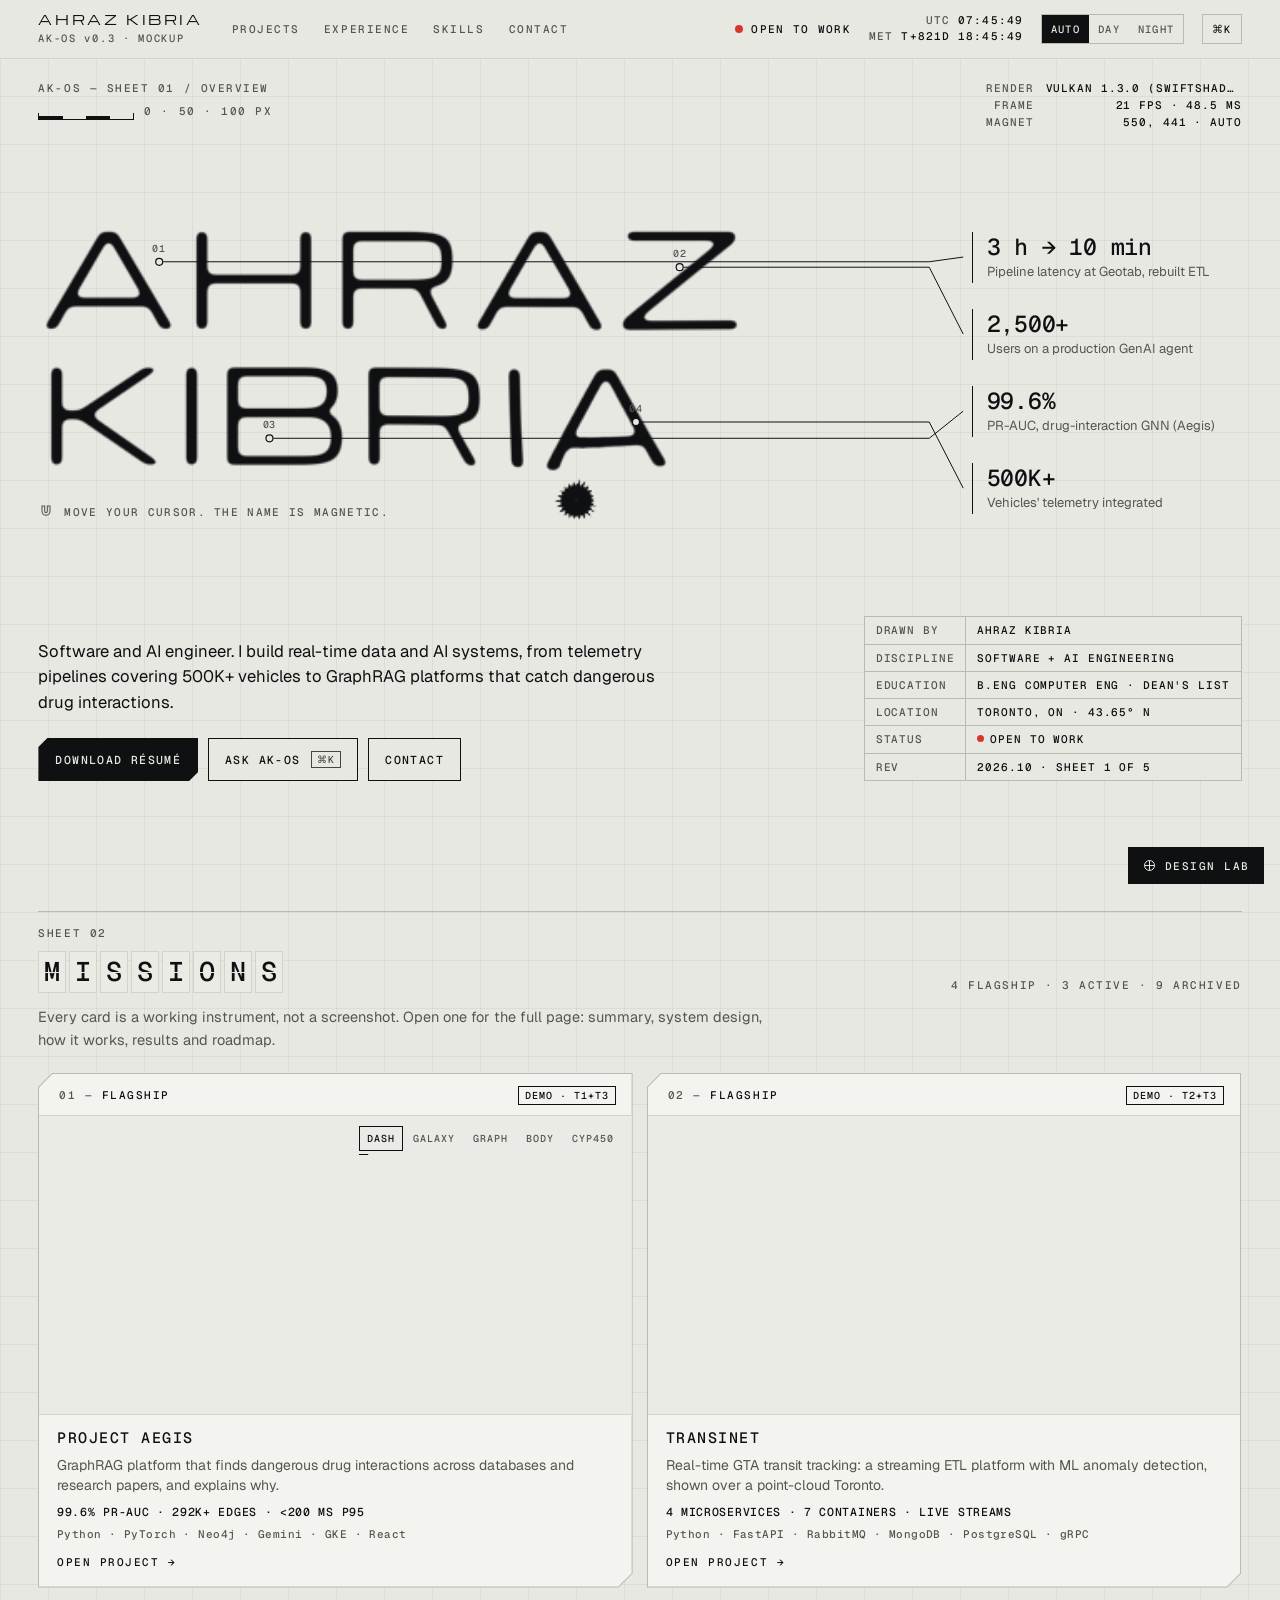
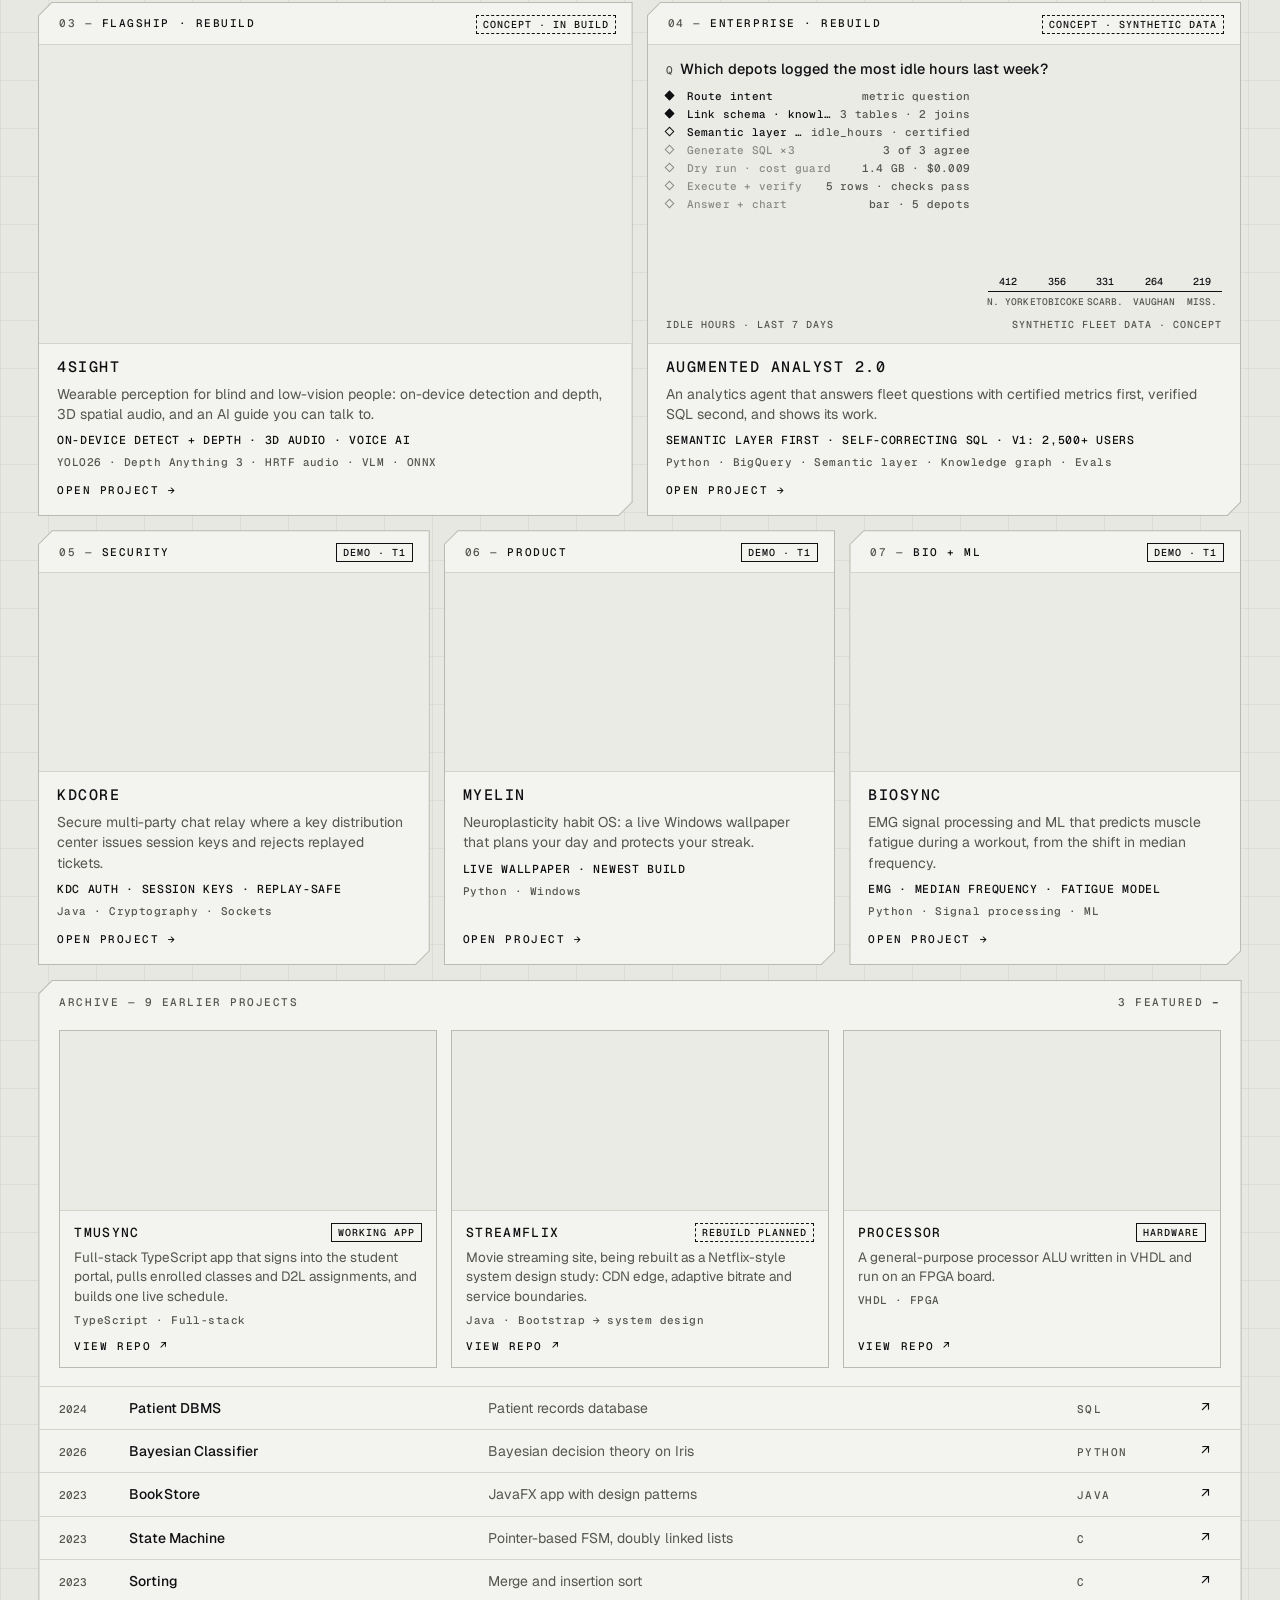
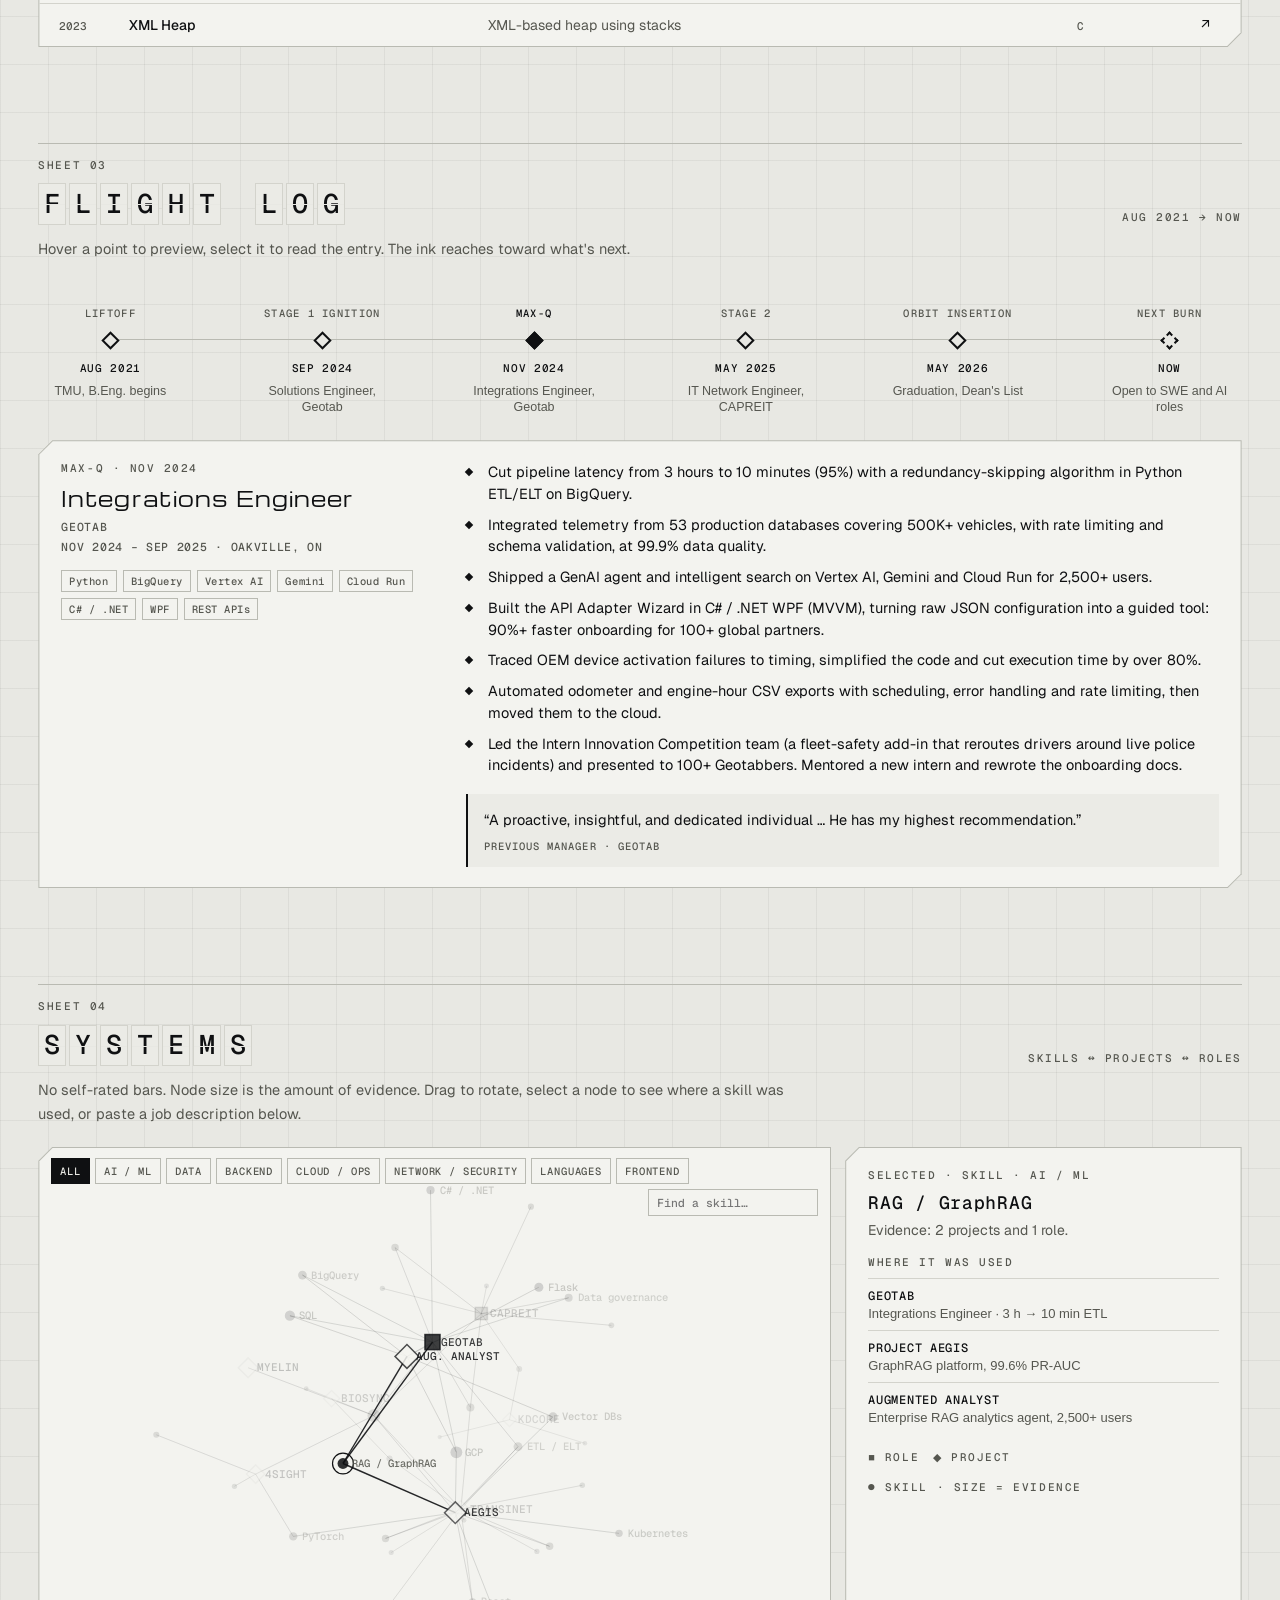
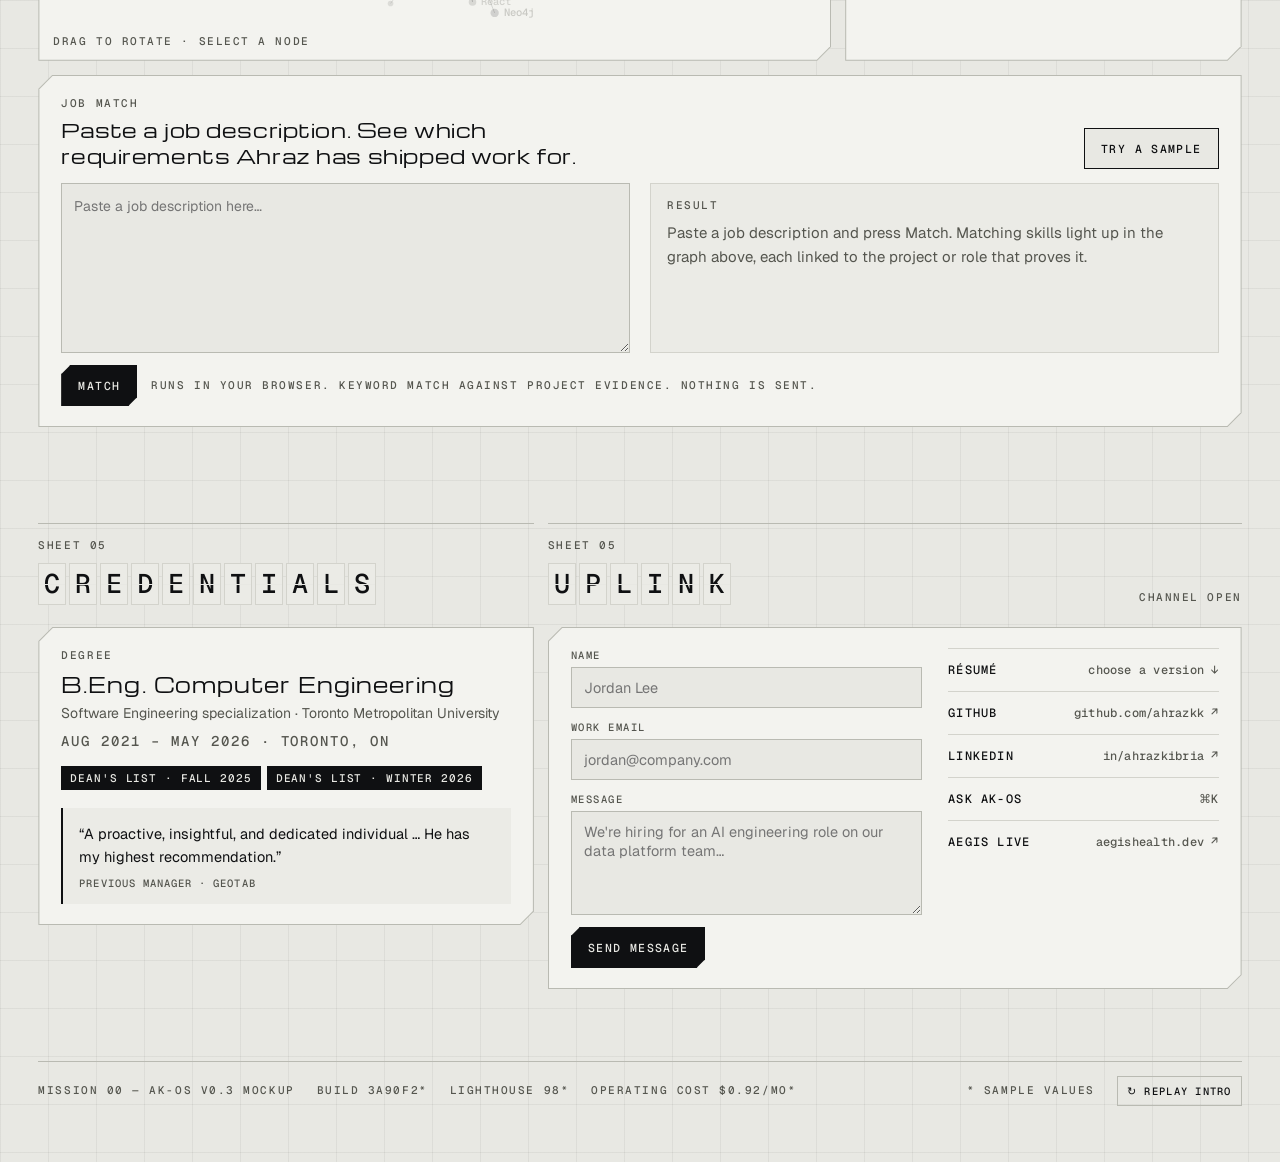
==== site/index.html @ 7f80ba6e "Initial commit: AK-OS portfolio (design v3) Static site in site/ (HTML, CSS, vanilla JS + WebGL) and" ====
<!doctype html>
<html lang="en">
<head>
<meta charset="utf-8">
<meta name="viewport" content="width=device-width, initial-scale=1, viewport-fit=cover">
<title>Ahraz Kibria · Software + AI Engineer</title>
<meta name="description" content="Ahraz Kibria, software and AI engineer in Toronto. Real-time data and AI systems, from telemetry pipelines covering 500K+ vehicles to GraphRAG platforms.">
<link rel="preconnect" href="https://fonts.googleapis.com">
<link rel="preconnect" href="https://fonts.gstatic.com" crossorigin>
<link rel="stylesheet" href="https://fonts.googleapis.com/css2?family=Geist:wght@400;500;600&family=Geist+Mono:wght@400;500&family=Michroma&display=swap">
<link rel="stylesheet" href="css/app.css">
<script>
(function(){var r=document.documentElement,s={};try{s=JSON.parse(localStorage.getItem('akos3')||'{}');}catch(e){}
if(s.theme==='light'||s.theme==='dark')r.setAttribute('data-theme',s.theme);
if(s.intro!=='off'&&!matchMedia('(prefers-reduced-motion: reduce)').matches&&!navigator.webdriver)r.classList.add('preboot');})();
</script>
</head>
<body>

<div id="boot" aria-hidden="true">
  <canvas id="bootGL"></canvas>
  <div class="b-hud">
    <span class="b-corner c1"></span><span class="b-corner c2"></span><span class="b-corner c3"></span><span class="b-corner c4"></span>
    <div class="b-top"><span>AK-OS — BOOT SEQUENCE</span><span id="bClock">T−04.3</span></div>
    <div class="b-bar"><i id="bBar"></i></div>
    <div class="b-hint">CLICK OR PRESS ANY KEY TO SKIP</div>
    <svg class="b-ret" viewBox="-75 -75 150 150"><circle r="46" class="r1"/><circle r="62" class="r2"/><path class="tk" d="M-75 0H-52M52 0H75M0 -75V-52M0 52V75"/></svg>
    <ul class="b-chk" id="bChk"></ul>
    <div class="b-coord">43.6532° N<br>79.3832° W<br>TORONTO</div>
  </div>
  <div class="b-sub" id="bSub">SOFTWARE + AI ENGINEER — TORONTO</div>
</div>

<header class="top"><div class="row">
  <a class="brand" href="#top">AHRAZ KIBRIA<small>AK-OS v0.3 · MOCKUP</small></a>
  <nav class="main" aria-label="Sections"><a href="#projects">PROJECTS</a><a href="#experience">EXPERIENCE</a><a href="#skills">SKILLS</a><a href="#contact">CONTACT</a></nav>
  <span class="spacer"></span>
  <span class="beacon"><i class="dot"></i><span class="bt">OPEN TO WORK</span></span>
  <span class="clocks" title="Mission elapsed time counts from the first day in industry, Sep 5 2024"><span>UTC <b id="utc">--:--:--</b></span><span>MET <b id="met">T+0D</b></span></span>
  <div class="seg" id="theme" role="group" aria-label="Theme"><button type="button" data-t="auto" aria-pressed="true">AUTO</button><button type="button" data-t="light" aria-pressed="false">DAY</button><button type="button" data-t="dark" aria-pressed="false">NIGHT</button></div>
  <button class="kbtn" type="button" data-cmd="pal" aria-label="Open command palette">⌘K</button>
</div></header>

<main class="wrap">
  <section class="hero rv" id="top" style="--i:0">
    <canvas id="heroGL" aria-hidden="true"></canvas>
    <svg id="leaders" aria-hidden="true"></svg>
    <div class="h-top">
      <div><div class="lbl">AK-OS — SHEET 01 / OVERVIEW</div><div class="scalebar"><i></i><span class="lbl">0 · 50 · 100 PX</span></div></div>
      <div class="ro" aria-hidden="true"><span>RENDER</span><b id="rGpu">WEBGL</b><span>FRAME</span><b id="rFps">— FPS</b><span>MAGNET</span><b id="rMag">—</b></div>
    </div>
    <div class="h-name">
      <h1 class="name" id="name"><span class="ln">AHRAZ</span><span class="ln">KIBRIA</span></h1>
      <div class="hint" id="hint"><svg viewBox="0 0 24 24" aria-hidden="true"><path d="M6 3v8a6 6 0 0 0 12 0V3h-4v8a2 2 0 0 1-4 0V3z"/></svg><span id="hintT">MOVE YOUR CURSOR. THE NAME IS MAGNETIC.</span></div>
    </div>
    <div class="h-co">
      <div class="co"><b>3 h → 10 min</b><span>Pipeline latency at Geotab, rebuilt ETL</span></div>
      <div class="co"><b data-to="2500" data-suf="+">2,500+</b><span>Users on a production GenAI agent</span></div>
      <div class="co"><b data-to="99.6" data-dec="1" data-suf="%">99.6%</b><span>PR-AUC, drug-interaction GNN (Aegis)</span></div>
      <div class="co"><b data-to="500" data-suf="K+">500K+</b><span>Vehicles' telemetry integrated</span></div>
    </div>
    <div class="h-foot">
      <div>
        <p class="pitch">Software and AI engineer. I build real-time data and AI systems, from telemetry pipelines covering 500K+ vehicles to GraphRAG platforms that catch dangerous drug interactions.</p>
        <div class="ctas">
          <button class="btn pri" type="button" data-cmd="resume">Download résumé</button>
          <button class="btn" type="button" data-cmd="pal">Ask AK-OS <kbd>⌘K</kbd></button>
          <a class="btn" href="#contact">Contact</a>
        </div>
      </div>
      <table class="tb" aria-label="Summary">
        <tr><td>DRAWN BY</td><td>AHRAZ KIBRIA</td></tr>
        <tr><td>DISCIPLINE</td><td>SOFTWARE + AI ENGINEERING</td></tr>
        <tr><td>EDUCATION</td><td>B.ENG COMPUTER ENG · DEAN'S LIST</td></tr>
        <tr><td>LOCATION</td><td>TORONTO, ON · 43.65° N</td></tr>
        <tr><td>STATUS</td><td><i class="dot"></i>OPEN TO WORK</td></tr>
        <tr><td>REV</td><td>2026.10 · SHEET 1 OF 5</td></tr>
      </table>
    </div>
  </section>

  <section id="projects" class="rv" style="--i:1">
    <div class="sh"><span class="lbl cs" data-cs="MISSIONS">SHEET 02</span><h2><span class="sr">Projects</span><span class="flap" aria-hidden="true" data-from="MISSIONS" data-to="PROJECTS"></span></h2><span class="lbl">4 FLAGSHIP · 3 ACTIVE · 9 ARCHIVED</span><p>Every card is a working instrument, not a screenshot. Open one for the full page: summary, system design, how it works, results and roadmap.</p></div>
    <div class="pgrid" id="pgrid"></div>
    <div class="ch archive"><details class="in" open><summary><span class="lbl">ARCHIVE — 9 EARLIER PROJECTS</span><span class="lbl">3 FEATURED</span></summary><div id="arch"></div></details></div>
  </section>

  <section id="experience" class="rv" style="--i:2">
    <div class="sh"><span class="lbl cs" data-cs="FLIGHT LOG">SHEET 03</span><h2><span class="sr">Experience</span><span class="flap" aria-hidden="true" data-from="FLIGHT LOG" data-to="EXPERIENCE"></span></h2><span class="lbl">AUG 2021 → NOW</span><p>Hover a point to preview, select it to read the entry. The ink reaches toward what's next.</p></div>
    <div class="tlbox" id="tlbox">
      <button class="tl-nav l" type="button" aria-label="Scroll timeline left">‹</button>
      <div class="tl-wrap" id="tlw"><div class="tl" id="tl"></div></div>
      <button class="tl-nav r" type="button" aria-label="Scroll timeline right">›</button>
      <div class="tl-hint lbl">DRAG OR SWIPE FOR MORE <i>→</i></div>
    </div>
    <div class="ch evd"><div class="in pad" id="evd"></div></div>
  </section>

  <section id="skills" class="rv" style="--i:3">
    <div class="sh"><span class="lbl cs" data-cs="SYSTEMS">SHEET 04</span><h2><span class="sr">Skills</span><span class="flap" aria-hidden="true" data-from="SYSTEMS" data-to="SKILLS"></span></h2><span class="lbl">SKILLS ↔ PROJECTS ↔ ROLES</span><p>No self-rated bars. Node size is the amount of evidence. Drag to rotate, select a node to see where a skill was used, or paste a job description below.</p></div>
    <div class="sys">
      <div class="ch gwrap"><div class="in" style="position:relative">
        <div class="gbar" id="gbar"></div>
        <canvas id="graph" aria-label="3D knowledge graph of skills, projects and roles"></canvas>
        <span class="lbl ghint">DRAG TO ROTATE · SELECT A NODE</span>
      </div></div>
      <div class="ch gs"><div class="in pad" id="gpanel"></div></div>
    </div>
    <div class="ch jd"><div class="in pad">
      <div class="jd-h"><div><div class="lbl">JOB MATCH</div><h3>Paste a job description. See which requirements Ahraz has shipped work for.</h3></div><button class="btn" type="button" id="jdSample">Try a sample</button></div>
      <div class="jd-g"><textarea id="jdIn" aria-label="Job description" placeholder="Paste a job description here…"></textarea><div class="jd-out" id="jdOut"><div class="lbl">RESULT</div><p>Paste a job description and press Match. Matching skills light up in the graph above, each linked to the project or role that proves it.</p></div></div>
      <div class="jd-f"><button class="btn pri" type="button" id="jdGo">Match</button><span class="lbl">Runs in your browser. Keyword match against project evidence. Nothing is sent.</span></div>
    </div></div>
  </section>

  <div class="row2 rv" style="--i:4">
    <section id="education">
      <div class="sh"><span class="lbl cs" data-cs="CREDENTIALS">SHEET 05</span><h2><span class="sr">Education</span><span class="flap" aria-hidden="true" data-from="CREDENTIALS" data-to="EDUCATION"></span></h2></div>
      <div class="ch cred"><div class="in pad">
        <div class="lbl">DEGREE</div>
        <h3>B.Eng. Computer Engineering</h3>
        <p>Software Engineering specialization · Toronto Metropolitan University</p>
        <p class="lbl" style="margin-top:8px">AUG 2021 – MAY 2026 · TORONTO, ON</p>
        <div class="badges"><span>DEAN'S LIST · FALL 2025</span><span>DEAN'S LIST · WINTER 2026</span></div>
        <blockquote class="quote">“A proactive, insightful, and dedicated individual … He has my highest recommendation.”<cite>PREVIOUS MANAGER · GEOTAB</cite></blockquote>
      </div></div>
    </section>
    <section id="contact">
      <div class="sh"><span class="lbl cs" data-cs="UPLINK">SHEET 05</span><h2><span class="sr">Contact</span><span class="flap" aria-hidden="true" data-from="UPLINK" data-to="CONTACT"></span></h2><span class="lbl">CHANNEL OPEN</span></div>
      <div class="ch up"><div class="in pad">
        <form id="cform" novalidate>
          <div class="fld"><label for="cName">Name</label><input id="cName" autocomplete="name" placeholder="Jordan Lee"></div>
          <div class="fld"><label for="cMail">Work email</label><input id="cMail" type="email" autocomplete="email" placeholder="jordan@company.com"></div>
          <div class="fld"><label for="cMsg">Message</label><textarea id="cMsg" placeholder="We're hiring for an AI engineering role on our data platform team…"></textarea></div>
          <div class="err" id="cErr" role="alert"></div>
          <button class="btn pri" type="submit">Send message</button>
        </form>
        <div class="links">
          <button type="button" data-cmd="resume">RÉSUMÉ <span>choose a version ↓</span></button>
          <a href="https://github.com/ahrazkk" target="_blank" rel="noopener">GITHUB <span>github.com/ahrazkk ↗</span></a>
          <a href="https://www.linkedin.com/in/ahrazkibria" target="_blank" rel="noopener">LINKEDIN <span>in/ahrazkibria ↗</span></a>
          <button type="button" data-cmd="pal">ASK AK-OS <span>⌘K</span></button>
          <a href="https://aegishealth.dev/" target="_blank" rel="noopener">AEGIS LIVE <span>aegishealth.dev ↗</span></a>
        </div>
      </div></div>
    </section>
  </div>
</main>

<footer class="sysbar">
  <span class="lbl">MISSION 00 — AK-OS v0.3 MOCKUP</span>
  <span class="lbl">BUILD 3A90F2*</span>
  <span class="lbl">LIGHTHOUSE 98*</span>
  <span class="lbl">OPERATING COST $0.92/MO*</span>
  <span class="sp"></span>
  <span class="lbl">* SAMPLE VALUES</span>
  <button class="kbtn" type="button" data-cmd="replay">↻ REPLAY INTRO</button>
</footer>

<button id="labBtn" type="button" aria-expanded="false" aria-controls="lab"><svg viewBox="0 0 24 24" aria-hidden="true"><circle cx="12" cy="12" r="8"/><path d="M12 4v16M4 12h16"/></svg><span>DESIGN LAB</span></button>
<aside id="lab" aria-label="Design lab"></aside>
<nav class="mdock" aria-label="Sections"><a href="#projects">PROJECTS</a><a href="#experience">WORK</a><a href="#skills">SKILLS</a><a href="#contact">CONTACT</a></nav>
<div id="toast" role="status" aria-live="polite"></div>
<div id="sheet" role="dialog" aria-modal="true" aria-labelledby="shTitle" hidden></div>
<div id="pal" class="ovl" role="dialog" aria-modal="true" aria-label="Command palette" hidden>
  <div class="pal-box ch"><div class="in">
    <input id="palIn" placeholder="Type a command, or ask: has he built streaming systems?" autocomplete="off" aria-controls="palList">
    <ul id="palList" role="listbox"></ul>
    <div id="palAns"></div>
  </div></div>
</div>
<div id="rdlg" class="ovl" role="dialog" aria-modal="true" aria-labelledby="rTitle" hidden>
  <div class="pal-box ch"><div class="in">
    <div class="r-h"><h3 id="rTitle">DOWNLOAD RÉSUMÉ</h3><button class="kbtn" type="button" id="rClose" aria-label="Close">✕</button></div>
    <ul id="rList"></ul>
    <p class="lbl r-f">PICK THE VERSION THAT MATCHES THE ROLE</p>
  </div></div>
</div>

<script src="js/core.js"></script>
<script src="js/data.js"></script>
<script src="js/liquid.js"></script>
<script src="js/viz.js"></script>
<script src="js/ui.js"></script>
<script src="js/main.js"></script>
</body>
</html>
---- site/css/app.css ----
/* Engineering-drawing console: paper, ink and liquid metal. Calm hero sheet, dense instrument cards, fluid 12-column frame up to ultrawide */
:root{
  --bg:#E8E8E3;--panel:#F3F3EF;--panel-2:#EBEBE6;--ink:#0F1012;--mut:#55564F;--faint:#8A8B84;
  --line:#B9BAB2;--line-soft:#D3D3CC;--grid:rgba(15,16,18,.05);--sig:#D7362A;
  --acc:var(--ink);--on-acc:var(--bg);--acc-text:var(--ink);--boot:#040506;
  --f-display:"Michroma","Eurostile","Arial Black",sans-serif;--f-display-w:400;
  --f-body:"Geist","Helvetica Neue",Arial,sans-serif;
  --f-mono:"Geist Mono","JetBrains Mono",ui-monospace,"SFMono-Regular",Menlo,monospace;
  --gut:clamp(16px,3vw,48px);--maxw:1680px;--grid-size:48px;
}
@media (prefers-color-scheme:dark){:root:not([data-theme="light"]){--bg:#060709;--panel:#0C0E11;--panel-2:#101317;--ink:#E9E7E1;--mut:#9D9C96;--faint:#66665F;--line:#2C3035;--line-soft:#1A1D21;--grid:rgba(233,231,225,.04);--sig:#FF5146;color-scheme:dark}}
:root[data-theme="dark"]{--bg:#060709;--panel:#0C0E11;--panel-2:#101317;--ink:#E9E7E1;--mut:#9D9C96;--faint:#66665F;--line:#2C3035;--line-soft:#1A1D21;--grid:rgba(233,231,225,.04);--sig:#FF5146;color-scheme:dark}
:root[data-accent="orange"]{--acc:#FF4F00;--on-acc:#111214;--acc-text:color-mix(in oklab,#FF4F00 70%,var(--ink))}
:root[data-accent="red"]{--acc:#E82127;--on-acc:#FFFFFF;--acc-text:color-mix(in oklab,#E82127 78%,var(--ink))}
:root[data-accent="cyan"]{--acc:#00A9BC;--on-acc:#071012;--acc-text:color-mix(in oklab,#00A9BC 70%,var(--ink))}
:root[data-accent="amber"]{--acc:#F2A100;--on-acc:#111214;--acc-text:color-mix(in oklab,#F2A100 62%,var(--ink))}

*{box-sizing:border-box}
[hidden]{display:none!important}
html{scroll-padding-top:76px}
@media (prefers-reduced-motion:no-preference){html{scroll-behavior:smooth}}
body{background-color:var(--bg);background-image:linear-gradient(var(--grid) 1px,transparent 1px),linear-gradient(90deg,var(--grid) 1px,transparent 1px);background-size:var(--grid-size) var(--grid-size);color:var(--ink);font:400 15px/1.6 var(--f-body);-webkit-font-smoothing:antialiased;padding-inline:var(--gut);padding-block:0 56px;margin:0}
:root[data-grid="off"] body{background-image:none}
body.noscroll{overflow:hidden}
::selection{background:var(--ink);color:var(--bg)}
:focus-visible{outline:2px solid var(--acc);outline-offset:3px}
a{color:inherit}
.lbl{font:500 11px/1.4 var(--f-mono);letter-spacing:.14em;text-transform:uppercase;color:var(--mut)}
.wrap{max-width:var(--maxw);margin-inline:auto}
h1,h2,h3{text-wrap:balance}
.sr{position:absolute;width:1px;height:1px;overflow:hidden;clip:rect(0 0 0 0);white-space:nowrap}
.spacer{flex:1}

/* header */
.top{position:sticky;top:env(safe-area-inset-top,0px);z-index:40;margin-inline:calc(-1 * var(--gut));padding-inline:var(--gut);background:color-mix(in srgb,var(--bg) 90%,transparent);backdrop-filter:blur(10px);-webkit-backdrop-filter:blur(10px);border-bottom:1px solid var(--line-soft)}
.top .row{max-width:var(--maxw);margin-inline:auto;display:flex;align-items:center;gap:18px;height:58px}
.brand{font:var(--f-display-w) 13px/1 var(--f-display);letter-spacing:.2em;white-space:nowrap;text-decoration:none}
.brand small{display:block;font:500 10.5px var(--f-mono);letter-spacing:.16em;color:var(--mut);margin-top:5px}
nav.main{display:flex;gap:2px}
nav.main a{font:500 11px var(--f-mono);letter-spacing:.14em;color:var(--mut);text-decoration:none;padding:8px 10px;border:1px solid transparent}
nav.main a:hover{color:var(--ink);border-color:var(--line)}
.beacon{display:flex;align-items:center;gap:8px;font:500 11px var(--f-mono);letter-spacing:.12em;white-space:nowrap}
.dot{display:inline-block;width:8px;height:8px;border-radius:50%;background:var(--sig);flex:none}
@media (prefers-reduced-motion:no-preference){.dot{animation:ping 2.2s infinite}}
@keyframes ping{0%{box-shadow:0 0 0 0 color-mix(in srgb,var(--sig) 50%,transparent)}100%{box-shadow:0 0 0 9px transparent}}
.clocks{display:flex;flex-direction:column;align-items:flex-end;font:500 11px/1.45 var(--f-mono);letter-spacing:.1em;color:var(--mut);font-variant-numeric:tabular-nums;white-space:nowrap}
.clocks b{font-weight:500;color:var(--ink)}
.seg{display:inline-flex;border:1px solid var(--line)}
.seg button,.kbtn{appearance:none;background:none;border:0;cursor:pointer;font:500 10.5px var(--f-mono);letter-spacing:.12em;padding:7px 9px;color:var(--mut)}
.seg button[aria-pressed="true"]{background:var(--ink);color:var(--bg)}
.kbtn{border:1px solid var(--line);color:var(--ink);white-space:nowrap}
.kbtn:hover,.seg button:hover{color:var(--ink)}

/* hero */
.hero{position:relative;display:grid;grid-template-columns:minmax(0,1fr) clamp(270px,20vw,380px);grid-template-areas:"top top" "name co" "foot foot";gap:0 clamp(32px,4vw,80px);min-height:clamp(620px,84vh,1000px);padding-block:22px 34px;cursor:crosshair;touch-action:pan-y}
#heroGL{position:absolute;inset:0;width:100%;height:100%;z-index:1;pointer-events:none;display:block}
#leaders{position:absolute;inset:0;width:100%;height:100%;z-index:2;pointer-events:none;overflow:visible;opacity:0}
#leaders.draw{opacity:1}
#leaders path{fill:none;stroke:var(--ink);stroke-width:1}
#leaders circle{fill:var(--bg);stroke:var(--ink);stroke-width:1.2}
#leaders text{font:500 10px var(--f-mono);fill:var(--mut);letter-spacing:.08em}
#leaders.draw path{stroke-dasharray:1;stroke-dashoffset:1;animation:ld 1s cubic-bezier(.6,0,.2,1) forwards;animation-delay:var(--d)}
#leaders.draw circle,#leaders.draw text{opacity:0;animation:fi .4s forwards;animation-delay:var(--d)}
@keyframes ld{to{stroke-dashoffset:0}}
@keyframes fi{to{opacity:1}}
.h-top,.h-name,.h-co,.h-foot{position:relative;z-index:3}
.h-top{grid-area:top;display:flex;justify-content:space-between;gap:20px;align-items:flex-start;flex-wrap:wrap}
.scalebar{display:flex;align-items:flex-end;gap:10px;margin-top:8px}
.scalebar i{display:block;width:96px;height:7px;border:1px solid var(--ink);border-top:0;background:linear-gradient(90deg,var(--ink) 0 25%,transparent 25% 50%,var(--ink) 50% 75%,transparent 75%) bottom/100% 3px no-repeat}
.ro{display:grid;grid-template-columns:auto auto;gap:3px 12px;font:500 11px var(--f-mono);letter-spacing:.08em;color:var(--mut);text-align:right;font-variant-numeric:tabular-nums}
.ro b{color:var(--ink);font-weight:500;max-width:28ch;overflow:hidden;text-overflow:ellipsis;white-space:nowrap}
.h-name{grid-area:name;align-self:center;padding-block:20px;min-width:0}
.name{font-family:var(--f-display);font-weight:var(--f-display-w);font-size:clamp(44px,10.4vw,210px);line-height:1.02;letter-spacing:.03em;margin:0;color:transparent}
.name .ln{display:block;width:max-content;max-width:100%}
:root.nogl .name{color:var(--ink)}
.hint{margin-top:14px;display:inline-flex;gap:10px;align-items:center;font:500 11px var(--f-mono);letter-spacing:.12em;color:var(--mut);transition:opacity .8s}
.hint.gone{opacity:0}
.hint svg{width:16px;height:16px;stroke:currentColor;fill:none;stroke-width:1.6}
.h-co{grid-area:co;align-self:center;display:grid;gap:26px}
.co{border-left:1px solid var(--ink);padding:2px 0 2px 14px}
.co b{display:block;font:500 clamp(20px,1.8vw,30px)/1.15 var(--f-mono);letter-spacing:-.01em;font-variant-numeric:tabular-nums}
.co span{font-size:13px;color:var(--mut);line-height:1.35;display:block;margin-top:3px}
.h-foot{grid-area:foot;display:grid;grid-template-columns:minmax(0,1fr) auto;gap:24px 40px;align-items:end}
.pitch{font-size:clamp(16px,1.3vw,20px);line-height:1.55;max-width:38em;margin:0}
.ctas{display:flex;flex-wrap:wrap;gap:10px;margin-top:22px}
.btn{appearance:none;cursor:pointer;display:inline-flex;align-items:center;gap:10px;font:500 11.5px var(--f-mono);letter-spacing:.12em;text-transform:uppercase;padding:12px 16px;border:1px solid var(--ink);background:var(--bg);color:var(--ink);text-decoration:none}
.btn:hover{background:var(--ink);color:var(--bg)}
.btn.pri{background:var(--acc);border-color:var(--acc);color:var(--on-acc);clip-path:polygon(9px 0,100% 0,100% calc(100% - 9px),calc(100% - 9px) 100%,0 100%,0 9px)}
.btn.pri:hover{filter:brightness(1.12)}
kbd{font:500 10px var(--f-mono);border:1px solid currentColor;padding:1px 5px;opacity:.75}
.linkbtn{appearance:none;background:none;border:0;padding:0;cursor:pointer;font:inherit;letter-spacing:inherit;color:var(--ink);text-decoration:underline;text-underline-offset:3px}
.tb{border-collapse:collapse;font:500 11px/1.3 var(--f-mono);letter-spacing:.08em;background:color-mix(in srgb,var(--bg) 88%,transparent);border:1.5px solid var(--ink)}
.tb td{border:1px solid var(--line);padding:6px 11px;white-space:nowrap}
.tb td:first-child{color:var(--mut)}
.tb .dot{width:7px;height:7px;margin-right:6px;vertical-align:1px}

/* panels + corner styles */
.ch{--c:14px;position:relative;background:var(--line);padding:1px;clip-path:polygon(var(--c) 0,100% 0,100% calc(100% - var(--c)),calc(100% - var(--c)) 100%,0 100%,0 var(--c));transition:background-color .25s}
.ch>.in{background:var(--panel);height:100%;clip-path:polygon(calc(var(--c) - .6px) 0,100% 0,100% calc(100% - var(--c) + .6px),calc(100% - var(--c) + .6px) 100%,0 100%,0 calc(var(--c) - .6px))}
.ch.hov:hover,.ch.hov:focus-within{background:var(--ink)}
:root[data-corners="square"] .ch,:root[data-corners="square"] .ch>.in,:root[data-corners="round"] .ch,:root[data-corners="round"] .ch>.in{clip-path:none}
:root[data-corners="round"] .ch{border-radius:16px}
:root[data-corners="round"] .ch>.in{border-radius:15px;overflow:hidden}
:root[data-corners="square"] .btn.pri,:root[data-corners="round"] .btn.pri{clip-path:none}
:root[data-corners="round"] .btn,:root[data-corners="round"] .kbtn,:root[data-corners="round"] .seg{border-radius:999px}
:root[data-corners="round"] .seg button{border-radius:999px}
.pad{padding:20px 22px}

/* section headers + split-flap */
.sh{display:grid;grid-template-columns:minmax(0,1fr) auto;align-items:end;gap:10px 16px;border-top:1px solid var(--line);padding-top:14px;margin:96px 0 22px}
.sh .cs{grid-column:1/-1}
.sh h2{margin:0;font-size:inherit;line-height:1}
.sh p{grid-column:1/-1;margin:2px 0 0;color:var(--mut);font-size:14.5px;max-width:52em}
.flap{display:inline-flex;gap:3px;flex-wrap:wrap}
.flap .c{display:inline-grid;place-items:center;width:calc(1ch + 12px);height:1.55em;font:500 clamp(18px,2.1vw,30px)/1 var(--f-mono);background:var(--panel-2);border:1px solid var(--line-soft);position:relative;color:var(--ink)}
.flap .c::after{content:"";position:absolute;left:0;right:0;top:50%;height:1px;background:var(--bg)}
.flap .c.sp{background:transparent;border-color:transparent}
.flap .c.sp::after{display:none}
.flap .c.f{animation:flp .09s ease-in-out}
@keyframes flp{50%{transform:scaleY(.08)}}

/* projects */
.pgrid{display:grid;grid-template-columns:repeat(12,minmax(0,1fr));gap:14px;container-type:inline-size}
.p{grid-column:span 4;cursor:pointer}
.p.flag{grid-column:span 6}
@container (min-width:1500px){.p.flag{grid-column:span 3}.p.flag .vz{height:320px}}
.p>.in{display:flex;flex-direction:column}
.p-top{display:flex;justify-content:space-between;align-items:center;gap:8px;padding:12px 16px 10px 20px}
.p-top .lbl b{color:var(--ink);font-weight:500}
.tag{font:500 10px var(--f-mono);letter-spacing:.1em;padding:2px 6px;border:1px solid var(--ink);color:var(--ink);white-space:nowrap}
.tag.cn{border-style:dashed}
.vz{position:relative;height:300px;background:var(--panel-2);border-block:1px solid var(--line-soft);overflow:hidden}
.p:not(.flag) .vz{height:200px}
.vz>canvas,.city,.city canvas{position:absolute;inset:0;width:100%;height:100%;display:block}
.vz .nogl-msg{position:absolute;inset:0;display:grid;place-items:center;color:var(--mut);font:500 11px var(--f-mono)}
.p-body{padding:14px 18px 18px;display:flex;flex-direction:column;gap:8px;flex:1}
.p-body h3{font:500 15px/1.2 var(--f-mono);letter-spacing:.1em;text-transform:uppercase;margin:0}
.p-body p{margin:0;font-size:14px;line-height:1.45;color:var(--mut)}
.p-met{font:500 11.5px var(--f-mono);letter-spacing:.06em;font-variant-numeric:tabular-nums}
.stk{font:500 11px var(--f-mono);letter-spacing:.04em;color:var(--mut)}
.p-open{appearance:none;background:none;border:0;padding:6px 0 0;margin-top:auto;align-self:flex-start;cursor:pointer;font:500 11px var(--f-mono);letter-spacing:.14em;text-transform:uppercase;color:var(--ink);text-decoration:none}
.p:hover .p-open{text-decoration:underline;text-underline-offset:4px}
.vtabs{position:absolute;top:8px;right:8px;display:flex;gap:2px;z-index:2;background:color-mix(in srgb,var(--panel-2) 88%,transparent);padding:2px;flex-wrap:wrap;justify-content:flex-end}
.vtabs button{appearance:none;background:none;border:1px solid transparent;cursor:pointer;font:500 10px var(--f-mono);letter-spacing:.1em;padding:5px 7px;color:var(--mut)}
.vtabs button.on{border-color:var(--ink);color:var(--ink)}
.vprog{position:absolute;left:2px;right:2px;bottom:-2px;height:1px;background:var(--ink);transform-origin:left;transform:scaleX(0)}
.agent{position:absolute;inset:0;display:grid;grid-template-columns:minmax(0,1.3fr) minmax(0,1fr);grid-template-rows:auto 1fr auto;gap:10px 18px;padding:14px 18px 12px}
.ag-q{grid-column:1/-1;font:500 14.5px/1.4 var(--f-body);min-height:1.4em}
.ag-q::before{content:"Q ";font:500 11px var(--f-mono);color:var(--mut)}
.ag-steps{list-style:none;margin:0;padding:0;display:grid;gap:4px;align-content:start}
.ag-steps li{display:grid;grid-template-columns:12px minmax(0,1fr) auto;gap:9px;align-items:center;font:500 11px var(--f-mono);letter-spacing:.02em;color:var(--faint);transition:color .2s}
.ag-steps li i{width:7px;height:7px;border:1px solid currentColor;transform:rotate(45deg)}
.ag-steps li span{overflow:hidden;text-overflow:ellipsis;white-space:nowrap}
.ag-steps li em{font-style:normal;color:var(--mut);white-space:nowrap}
.ag-steps li.run,.ag-steps li.ok{color:var(--ink)}
.ag-steps li.ok i{background:var(--ink)}
@media (prefers-reduced-motion:no-preference){.ag-steps li.run i{animation:spin .8s linear infinite}}
@keyframes spin{to{transform:rotate(405deg)}}
.ag-chart{display:grid;grid-auto-flow:column;grid-auto-columns:1fr;align-items:end;gap:8px;min-height:110px;border-bottom:1px solid var(--ink);margin-bottom:16px;padding-top:18px}
.ag-chart div{background:var(--ink);height:0;transition:height .7s cubic-bezier(.6,0,.2,1);position:relative}
.ag-chart div span{position:absolute;top:calc(100% + 4px);left:50%;transform:translateX(-50%);font:500 9.5px var(--f-mono);color:var(--mut);white-space:nowrap}
.ag-chart div b{position:absolute;bottom:calc(100% + 3px);left:50%;transform:translateX(-50%);font:500 10px var(--f-mono)}
.ag-foot{grid-column:1/-1;display:flex;justify-content:space-between;gap:10px;font:500 10px var(--f-mono);letter-spacing:.1em;color:var(--mut)}
.ag-sql{grid-column:1/-1;margin:0;padding:12px 14px;background:var(--panel);border:1px solid var(--line-soft);font:500 11.5px/1.6 var(--f-mono);overflow-x:auto;white-space:pre}
.agent.big{grid-template-rows:auto auto auto auto;overflow-y:auto}
.archive{margin-top:14px}
.archive summary{cursor:pointer;list-style:none;display:flex;justify-content:space-between;gap:12px;padding:14px 20px}
.archive summary::-webkit-details-marker{display:none}
.archive summary .lbl:last-child::after{content:"  +";color:var(--ink)}
.archive details[open] summary .lbl:last-child::after{content:"  −"}
.arch-feat{display:grid;grid-template-columns:repeat(3,minmax(0,1fr));gap:14px;padding:6px 20px 18px}
.af{border:1px solid var(--line);background:var(--panel);display:flex;flex-direction:column}
.af .vz{height:180px;border-top:0}
.af-b{padding:12px 14px 14px;display:flex;flex-direction:column;gap:6px;flex:1}
.af-h{display:flex;justify-content:space-between;gap:8px;align-items:center}
.af-h b{font:500 13px var(--f-mono);letter-spacing:.1em;text-transform:uppercase}
.af p{margin:0;font-size:13.5px;color:var(--mut);line-height:1.45}
.arow{display:grid;grid-template-columns:56px minmax(0,1.2fr) minmax(0,2fr) 110px 20px;gap:14px;align-items:baseline;padding:10px 20px;border-top:1px solid var(--line-soft);text-decoration:none;font-size:14px}
.arow:hover{background:var(--panel-2)}
.arow .y{font:500 11px var(--f-mono);color:var(--mut)}
.arow b{font-weight:500}
.arow .d{color:var(--mut)}

/* experience */
.tlbox{position:relative}
.tl-wrap{overflow-x:auto;overflow-y:hidden;scrollbar-width:none;-ms-overflow-style:none;padding:8px 0 6px;cursor:grab;-webkit-overflow-scrolling:touch}
.tl-wrap::-webkit-scrollbar{display:none}
.tlbox.ovf .tl-wrap{mask-image:linear-gradient(90deg,transparent 0,#000 44px,#000 calc(100% - 44px),transparent 100%);-webkit-mask-image:linear-gradient(90deg,transparent 0,#000 44px,#000 calc(100% - 44px),transparent 100%)}
.tlbox.ovf.at-start .tl-wrap{mask-image:linear-gradient(90deg,#000 0,#000 calc(100% - 44px),transparent 100%);-webkit-mask-image:linear-gradient(90deg,#000 0,#000 calc(100% - 44px),transparent 100%)}
.tlbox.ovf.at-end .tl-wrap{mask-image:linear-gradient(90deg,transparent 0,#000 44px,#000 100%);-webkit-mask-image:linear-gradient(90deg,transparent 0,#000 44px,#000 100%)}
.tl{position:relative;min-width:720px;height:130px;margin-inline:72px}
#tlGL{position:absolute;left:-64px;top:0;width:calc(100% + 128px);height:96px;z-index:0;pointer-events:none;display:block}
.tl-track{position:absolute;left:0;right:0;top:49px;height:1px;background:var(--line);z-index:0}
.tl-fill{display:none;position:absolute;left:0;top:-1px;height:3px;background:var(--ink);transition:width .7s}
:root.nogl .tl-fill,:root.tl-line .tl-fill{display:block}
.tl-ev{appearance:none;background:none;border:0;padding:0;cursor:pointer;position:absolute;left:var(--x);top:0;transform:translateX(-50%);display:flex;flex-direction:column;align-items:center;gap:8px;width:132px;text-align:center;color:var(--ink);z-index:1}
.tl-stage{font:500 10.5px/1.25 var(--f-mono);letter-spacing:.12em;color:var(--mut);height:30px;display:flex;align-items:flex-end;transition:color .2s;white-space:nowrap}
.tl-mark{width:13px;height:13px;background:var(--bg);border:2px solid var(--ink);transform:rotate(45deg);margin-top:6px;position:relative;transition:transform .3s cubic-bezier(.3,1.7,.5,1),background-color .2s}
.tl-mark::after{content:"";position:absolute;inset:-7px;border:1px solid var(--ink);opacity:0;transform:scale(.5);transition:opacity .25s,transform .35s}
.tl-ev:hover .tl-mark,.tl-ev.hov .tl-mark,.tl-ev:focus-visible .tl-mark{transform:rotate(45deg) scale(1.35)}
.tl-ev:hover .tl-mark::after,.tl-ev.hov .tl-mark::after,.tl-ev:focus-visible .tl-mark::after{opacity:1;transform:scale(1)}
.tl-ev:hover .tl-stage,.tl-ev.hov .tl-stage,.tl-ev:hover .tl-t{color:var(--ink)}
.tl-ev:focus-visible{outline:none}
.tl-date{font:500 11px var(--f-mono);letter-spacing:.06em;margin-top:6px}
.tl-t{font-size:12.5px;line-height:1.3;color:var(--mut);transition:color .2s}
.tl-ev[aria-pressed="true"] .tl-mark{background:var(--ink)}
.tl-ev[aria-pressed="true"] .tl-stage{color:var(--ink)}
.tl-ev.next .tl-mark{border-style:dashed}
.tl-nav{display:none;position:absolute;top:44px;z-index:3;width:34px;height:34px;place-items:center;border:1px solid var(--ink);background:var(--bg);color:var(--ink);cursor:pointer;font:500 15px var(--f-mono)}
.tl-nav.l{left:0}.tl-nav.r{right:0}
.tlbox.ovf .tl-nav{display:grid}
.tlbox.ovf.at-start .tl-nav.l,.tlbox.ovf.at-end .tl-nav.r{display:none}
.tl-hint{display:none;justify-content:flex-end;gap:8px;align-items:center;margin-top:2px}
.tlbox.ovf .tl-hint{display:flex}
.tl-hint i{font-style:normal;display:inline-block}
@media (prefers-reduced-motion:no-preference){.tl-hint i{animation:nudge 1.4s ease-in-out infinite}}
@keyframes nudge{50%{transform:translateX(6px)}}
.evd{margin-top:14px}
.evd .in{display:grid;grid-template-columns:minmax(0,4fr) minmax(0,8fr);gap:28px}
.evd .in.swap>*{animation:evin .45s cubic-bezier(.2,.7,.2,1) both}
.evd .in.swap>*:nth-child(2){animation-delay:.06s}
@keyframes evin{from{opacity:0;transform:translateY(8px)}}
.evd h3{font-family:var(--f-display);font-weight:var(--f-display-w);font-size:clamp(17px,1.6vw,22px);line-height:1.3;letter-spacing:.05em;margin:8px 0 6px}
.evd .meta{font:500 11.5px/1.7 var(--f-mono);letter-spacing:.06em;color:var(--mut)}
.evd ul{margin:0;padding:0;list-style:none;display:grid;gap:9px}
.evd li{display:grid;grid-template-columns:14px minmax(0,1fr);gap:8px;font-size:14.5px;line-height:1.5}
.evd li::before{content:"";width:6px;height:6px;background:var(--ink);margin-top:8px;transform:rotate(45deg)}
.chips{display:flex;flex-wrap:wrap;gap:6px}
.chips span{font:500 10.5px var(--f-mono);letter-spacing:.05em;padding:3px 7px;border:1px solid var(--line);color:var(--mut)}
.quote{margin:18px 0 0;padding:14px 16px;border-left:2px solid var(--ink);background:var(--panel-2);font-size:14.5px}
.quote cite{display:block;font:500 10.5px var(--f-mono);letter-spacing:.1em;color:var(--mut);font-style:normal;margin-top:8px;text-transform:uppercase}

/* skills */
.sys{display:grid;grid-template-columns:minmax(0,8fr) minmax(0,4fr);gap:14px}
.gwrap{position:relative}
#graph{display:block;width:100%;height:clamp(480px,40vw,700px);touch-action:none;cursor:grab}
.gbar{position:absolute;top:10px;left:12px;right:12px;display:flex;flex-wrap:wrap;gap:5px;align-items:center;z-index:2}
.gbar button{appearance:none;cursor:pointer;font:500 10.5px var(--f-mono);letter-spacing:.08em;padding:5px 8px;border:1px solid var(--line);background:var(--panel);color:var(--mut)}
.gbar button.on{background:var(--ink);color:var(--bg);border-color:var(--ink)}
.gbar input{margin-left:auto;font:500 11.5px var(--f-mono);padding:5px 8px;border:1px solid var(--line);background:var(--panel);color:var(--ink);width:170px;border-radius:0}
.ghint{position:absolute;bottom:10px;left:14px;z-index:2;pointer-events:none}
.gs h3{font:500 18px/1.3 var(--f-mono);letter-spacing:.04em;margin:8px 0 4px}
.gs .sum{color:var(--mut);font-size:14px;margin:0 0 14px}
.ev-list{display:grid;margin:8px 0 16px}
.ev-list button{appearance:none;background:none;border:0;border-top:1px solid var(--line-soft);cursor:pointer;text-align:left;padding:9px 0;color:var(--ink);display:grid;gap:2px}
.ev-list button b{font:500 12px var(--f-mono);letter-spacing:.06em}
.ev-list button span{font-size:13px;color:var(--mut)}
.ev-list button:hover b{text-decoration:underline;text-underline-offset:3px}
.gs-list{display:flex;flex-wrap:wrap;gap:6px;margin:8px 0 16px}
.gs-list button{appearance:none;cursor:pointer;font:500 11px var(--f-mono);letter-spacing:.06em;padding:5px 9px;border:1px solid var(--line);background:var(--bg);color:var(--ink)}
.gs-list button:hover{border-color:var(--ink)}
.legend{display:flex;gap:14px;flex-wrap:wrap;margin-top:10px}
.jd{margin-top:14px}
.jd-h{display:flex;justify-content:space-between;gap:16px;align-items:flex-end;flex-wrap:wrap;margin-bottom:14px}
.jd-h h3{font-family:var(--f-display);font-weight:var(--f-display-w);font-size:clamp(16px,1.5vw,20px);line-height:1.35;letter-spacing:.03em;margin:6px 0 0;max-width:34em}
.jd-g{display:grid;grid-template-columns:minmax(0,1fr) minmax(0,1fr);gap:20px}
.jd textarea{font:400 14px/1.5 var(--f-body);color:var(--ink);background:var(--bg);border:1px solid var(--line);border-radius:0;padding:12px;width:100%;min-height:170px;resize:vertical}
.jd textarea:focus{outline:none;border-color:var(--ink)}
.jd-f{display:flex;gap:14px;align-items:center;flex-wrap:wrap;margin-top:12px}
.jd-out{border:1px solid var(--line-soft);background:var(--panel-2);padding:14px 16px;min-height:170px}
.jd-out>p{color:var(--mut);margin:8px 0 0}
.jd-err{color:var(--sig)!important}
.cov{display:flex;align-items:baseline;gap:12px;flex-wrap:wrap}
.cov b{font:500 46px/1 var(--f-mono);letter-spacing:-.02em;font-variant-numeric:tabular-nums}
.covbar{height:4px;background:var(--line-soft);margin:10px 0 14px}
.covbar i{display:block;height:100%;background:var(--ink);transition:width .8s cubic-bezier(.6,0,.2,1)}
.jchips{display:flex;flex-wrap:wrap;gap:6px;margin:6px 0 12px}
.jchips span{font:500 11px var(--f-mono);padding:4px 8px;letter-spacing:.04em}
.jchips .e{background:var(--ink);color:var(--bg)}
.jchips .r{border:1px dashed var(--ink);color:var(--ink)}
.jchips .g{border:1px solid var(--sig);color:var(--sig)}

/* education + contact */
.row2{display:grid;grid-template-columns:minmax(0,5fr) minmax(0,7fr);gap:14px;align-items:start}
.cred h3{font-family:var(--f-display);font-weight:var(--f-display-w);font-size:clamp(17px,1.6vw,22px);line-height:1.3;letter-spacing:.05em;margin:8px 0 4px}
.cred p{margin:0;color:var(--mut);font-size:14px}
.badges{display:flex;flex-wrap:wrap;gap:6px;margin:14px 0 0}
.badges span{font:500 11px var(--f-mono);letter-spacing:.08em;padding:5px 9px;background:var(--ink);color:var(--bg)}
.up .in{display:grid;grid-template-columns:minmax(0,1.3fr) minmax(0,1fr);gap:26px}
.fld{display:grid;gap:5px;margin-bottom:12px}
.fld label{font:500 10.5px var(--f-mono);letter-spacing:.14em;color:var(--mut);text-transform:uppercase}
.fld input,.fld textarea{font:400 14.5px var(--f-body);color:var(--ink);background:var(--bg);border:1px solid var(--line);border-radius:0;padding:10px 12px;width:100%}
.fld textarea{min-height:104px;resize:vertical}
.fld input:focus,.fld textarea:focus{outline:none;border-color:var(--ink)}
.err{font-size:12.5px;color:var(--sig)}
.links{display:grid;align-content:start}
.links a,.links button{appearance:none;background:none;border:0;border-top:1px solid var(--line-soft);cursor:pointer;display:flex;justify-content:space-between;gap:12px;padding:13px 0;text-decoration:none;color:var(--ink);font:500 12px var(--f-mono);letter-spacing:.1em;text-align:left}
.links a:hover,.links button:hover{text-decoration:underline;text-underline-offset:4px}
.links span{color:var(--mut);letter-spacing:.02em}
.sysbar{max-width:var(--maxw);margin:72px auto 0;border-top:1px solid var(--line);padding-top:14px;display:flex;flex-wrap:wrap;gap:10px 22px;align-items:center}
.sysbar .sp{flex:1}

/* project page (sheet) */
#sheet{position:fixed;inset:0;z-index:80;background:var(--bg);overflow-y:auto;opacity:0;transform:translateY(18px);transition:opacity .3s,transform .4s cubic-bezier(.6,0,.2,1)}
#sheet.open{opacity:1;transform:none}
.sh-bar{position:sticky;top:0;z-index:5;display:flex;align-items:center;gap:10px;padding:calc(10px + env(safe-area-inset-top,0px)) var(--gut) 10px;background:color-mix(in srgb,var(--bg) 92%,transparent);backdrop-filter:blur(8px);-webkit-backdrop-filter:blur(8px);border-bottom:1px solid var(--line-soft)}
.sh-in{max-width:var(--maxw);margin:0 auto;padding:26px var(--gut) calc(80px + env(safe-area-inset-bottom,0px))}
.sh-head h2{font-family:var(--f-display);font-weight:var(--f-display-w);font-size:clamp(28px,4.4vw,64px);line-height:1.05;letter-spacing:.04em;margin:0}
.sh-line{font-size:clamp(15px,1.3vw,19px);color:var(--mut);max-width:46em;margin:12px 0 0}
.concept{font:500 11.5px/1.6 var(--f-mono);letter-spacing:.04em;border:1px dashed var(--ink);padding:8px 12px;margin:14px 0 0;display:inline-block}
.sh-hero{display:grid;grid-template-columns:minmax(0,1.7fr) minmax(280px,1fr);gap:14px;margin-top:22px}
.sh-viz{height:clamp(340px,40vw,620px);border:0}
.spec-t{width:100%;border-collapse:collapse;font:500 12px/1.45 var(--f-mono);margin:10px 0 14px}
.spec-t td{border-top:1px solid var(--line-soft);padding:8px 0;vertical-align:top}
.spec-t td:first-child{color:var(--mut);width:90px;letter-spacing:.1em}
.metrics{display:flex;flex-wrap:wrap;gap:6px;margin-bottom:14px}
.metrics span{font:500 11px var(--f-mono);letter-spacing:.06em;padding:5px 9px;background:var(--ink);color:var(--bg)}
.chap2{display:grid;grid-template-columns:220px minmax(0,1fr);gap:28px;border-top:1px solid var(--line);padding:30px 0;margin-top:30px}
.chap-h h3{font-family:var(--f-display);font-weight:var(--f-display-w);font-size:clamp(15px,1.3vw,19px);letter-spacing:.06em;margin:6px 0 0}
.chap-b>p,.lead{margin:0;max-width:62em;font-size:15.5px}
.lead{font-size:clamp(16px,1.25vw,19px);line-height:1.6}
.caps{display:grid;grid-template-columns:repeat(auto-fill,minmax(230px,1fr));gap:12px;margin-top:22px}
.cap{border:1px solid var(--line);background:var(--panel);padding:14px 16px}
.cap b{display:block;font:500 13px var(--f-mono);letter-spacing:.06em;text-transform:uppercase;margin-top:6px}
.cap p{margin:6px 0 0;font-size:14px;color:var(--mut)}
.archwrap{overflow-x:auto;scrollbar-width:none;border:1px solid var(--line-soft);background:var(--panel-2);padding:18px;cursor:grab}
.archwrap::-webkit-scrollbar{display:none}
.arch{width:100%;height:auto;display:block}
.arch .an rect{fill:var(--panel);stroke:var(--ink);stroke-width:1.2}
.arch .k-src rect{fill:var(--bg);stroke-dasharray:5 3}
.arch .k-db rect{fill:var(--panel-2)}
.arch .k-db path{stroke:var(--ink);fill:none}
.arch .k-ml rect{stroke-width:2.2}
.arch .k-ext rect{stroke-dasharray:2 3}
.arch .k-ui rect{fill:var(--ink)}
.arch .k-ui text{fill:var(--bg)}
.arch .t1{font:500 13px var(--f-mono);fill:var(--ink)}
.arch .t2{font:500 10.5px var(--f-mono);fill:var(--mut)}
.arch .k-ui .t2{fill:var(--bg);opacity:.75}
.arch .ae{fill:none;stroke:var(--mut);stroke-width:1.2}
.arch .ae.dash{stroke-dasharray:5 4}
.arch .aflow{fill:none;stroke:var(--ink);stroke-width:2;stroke-dasharray:2 16;opacity:.85}
@media (prefers-reduced-motion:no-preference){.arch .aflow{animation:flow 1.6s linear infinite}}
@keyframes flow{to{stroke-dashoffset:-18}}
.arch .ahp{fill:var(--mut)}
.arch .al{font:500 9.5px var(--f-mono);fill:var(--mut);paint-order:stroke;stroke:var(--panel-2);stroke-width:5px}
.arch .band{fill:var(--panel);stroke:var(--line)}
.flowsteps{counter-reset:s;list-style:none;padding:0;margin:18px 0 0;display:grid;gap:10px;max-width:62em}
.flowsteps li{counter-increment:s;display:grid;grid-template-columns:34px minmax(0,1fr);gap:10px;font-size:14.5px}
.flowsteps li::before{content:counter(s,decimal-leading-zero);font:500 11px var(--f-mono);color:var(--mut);padding-top:3px}
.theory{display:grid;grid-template-columns:repeat(auto-fill,minmax(320px,1fr));gap:12px;margin-top:6px}
.th{border:1px solid var(--line);background:var(--panel);padding:16px 18px}
.th b{font:500 13px var(--f-mono);letter-spacing:.06em;text-transform:uppercase}
.th p{margin:8px 0 0;font-size:14.5px}
.th pre{font:500 12.5px/1.65 var(--f-mono);background:var(--panel-2);border:1px solid var(--line-soft);padding:10px 12px;overflow-x:auto;white-space:pre;margin:12px 0 0}
.tiles{display:grid;grid-template-columns:repeat(auto-fill,minmax(150px,1fr));gap:10px}
.tile{border:1px solid var(--line);padding:14px 16px;background:var(--panel)}
.tile b{display:block;font:500 clamp(22px,2vw,30px)/1.1 var(--f-mono);font-variant-numeric:tabular-nums}
.tile span{display:block;font:500 10.5px var(--f-mono);letter-spacing:.1em;text-transform:uppercase;color:var(--mut);margin-top:6px}
.blist,.roadmap{margin:16px 0 0;padding-left:20px;max-width:62em}
.blist li,.roadmap li{margin:6px 0;font-size:14.5px}
.draft{display:inline-block;font:500 10px var(--f-mono);letter-spacing:.1em;border:1px dashed var(--mut);color:var(--mut);padding:2px 7px;margin-bottom:12px}

/* overlays: palette, résumé, design lab, toast */
.ovl{position:fixed;inset:0;z-index:90;background:color-mix(in srgb,var(--bg) 55%,transparent);backdrop-filter:blur(6px);-webkit-backdrop-filter:blur(6px);display:flex;justify-content:center;align-items:flex-start;padding:12vh var(--gut) 0}
.pal-box{width:min(640px,100%)}
#palIn{display:block;width:100%;border:0;border-bottom:1px solid var(--line-soft);background:transparent;padding:16px 20px;font:500 15px var(--f-mono);color:var(--ink)}
#palIn:focus{outline:none}
#palList,#rList{list-style:none;margin:0;padding:6px 0;max-height:52vh;overflow-y:auto}
#palList button{appearance:none;background:none;border:0;width:100%;text-align:left;cursor:pointer;display:flex;justify-content:space-between;gap:12px;padding:10px 20px;font:500 12.5px var(--f-mono);letter-spacing:.06em;color:var(--ink)}
#palList button.act,#palList button:hover{background:var(--panel-2)}
#palList button span{color:var(--mut)}
#palAns{padding:0 20px}
#palAns .ans{border-top:1px solid var(--line-soft);padding:14px 0 18px;font-size:14.5px}
.r-h{display:flex;justify-content:space-between;align-items:center;gap:12px;padding:16px 20px;border-bottom:1px solid var(--line-soft)}
.r-h h3{margin:0;font:500 15px var(--f-mono);letter-spacing:.08em}
#rList button{appearance:none;background:none;border:0;width:100%;text-align:left;cursor:pointer;display:grid;grid-template-columns:minmax(0,1fr) auto;gap:2px 12px;padding:12px 20px;color:var(--ink);border-bottom:1px solid var(--line-soft)}
#rList button:hover,#rList button:focus-visible{background:var(--panel-2)}
#rList b{font:500 13px var(--f-mono);letter-spacing:.06em}
#rList span{grid-column:1;font-size:13px;color:var(--mut)}
#rList em{grid-column:2;grid-row:1/3;align-self:center;font:500 11px var(--f-mono);font-style:normal;letter-spacing:.1em}
.r-f{padding:12px 20px 16px}
#labBtn{position:fixed;right:16px;bottom:calc(16px + env(safe-area-inset-bottom,0px));z-index:46;display:inline-flex;align-items:center;gap:8px;background:var(--ink);color:var(--bg);border:0;cursor:pointer;font:500 11px var(--f-mono);letter-spacing:.14em;padding:11px 14px}
#labBtn svg{width:15px;height:15px;stroke:currentColor;fill:none;stroke-width:1.6}
#lab{position:fixed;top:0;right:0;bottom:0;width:min(370px,100%);z-index:85;background:var(--panel);border-left:1px solid var(--line);overflow-y:auto;transform:translateX(102%);transition:transform .35s cubic-bezier(.6,0,.2,1);padding:calc(16px + env(safe-area-inset-top,0px)) 18px calc(28px + env(safe-area-inset-bottom,0px))}
#lab.open{transform:none}
.lab-h{display:flex;justify-content:space-between;gap:12px;align-items:flex-start;margin-bottom:6px}
.lab-h p{margin:6px 0 0;font-size:13px;color:var(--mut)}
.lab-sec{border-top:1px solid var(--line-soft);padding:12px 0 6px}
.lab-row{display:grid;gap:6px;margin:8px 0}
.lab-l{font-size:13px;display:flex;justify-content:space-between}
.lab-l b{font:500 11px var(--f-mono);color:var(--mut)}
.lab-seg{display:flex;flex-wrap:wrap;gap:4px}
.lab-seg button{appearance:none;cursor:pointer;font:500 10.5px var(--f-mono);letter-spacing:.06em;padding:6px 9px;border:1px solid var(--line);background:var(--bg);color:var(--mut)}
.lab-seg button[aria-pressed="true"]{background:var(--ink);color:var(--bg);border-color:var(--ink)}
.sw-row{align-items:center}
.lab-seg .sw{width:26px;height:26px;padding:0;border:1px solid var(--line)}
.lab-seg .sw[aria-pressed="true"]{outline:2px solid var(--ink);outline-offset:2px}
.sw-custom{display:inline-flex;align-items:center;gap:6px;margin-left:6px;cursor:pointer}
.sw-custom input{width:30px;height:26px;padding:0;border:1px solid var(--line);background:none}
#lab select{font:500 12px var(--f-mono);padding:8px;background:var(--bg);color:var(--ink);border:1px solid var(--line);width:100%}
#lab input[type=range]{width:100%;accent-color:var(--ink)}
.lab-f{display:flex;gap:8px;flex-wrap:wrap;border-top:1px solid var(--line-soft);padding-top:14px;margin-top:8px}
.lab-out{width:100%;min-height:160px;margin-top:10px;font:500 11px/1.5 var(--f-mono);background:var(--bg);color:var(--ink);border:1px solid var(--line)}
.mdock{display:none}
#toast{position:fixed;left:50%;bottom:calc(76px + env(safe-area-inset-bottom,0px));transform:translate(-50%,20px);opacity:0;z-index:95;max-width:min(520px,calc(100% - 32px));background:var(--ink);color:var(--bg);font:500 12.5px/1.5 var(--f-mono);padding:12px 16px;transition:opacity .25s,transform .25s;pointer-events:none}
#toast.show{opacity:1;transform:translate(-50%,0)}

/* intro */
#boot{display:none;position:fixed;inset:0;z-index:100;background:var(--boot);overflow:hidden}
.preboot #boot{display:block;animation:failsafe 0s 8s forwards}
#boot.on{display:block;animation:none;visibility:visible}
@keyframes failsafe{to{visibility:hidden;opacity:0}}
#bootGL{position:absolute;inset:0;width:100%;height:100%;z-index:1;display:block}
.b-hud{position:absolute;inset:0;z-index:0;color:#8E8D86;font:500 11px var(--f-mono);letter-spacing:.14em;transition:opacity .5s}
#boot.out .b-hud,#boot.out .b-sub{opacity:0}
.b-corner{position:absolute;width:22px;height:22px;border:0 solid #6A6963;opacity:0;transition:transform 1s cubic-bezier(.2,.8,.2,1),opacity .6s}
.b-corner.c1{top:22px;left:22px;border-top-width:1px;border-left-width:1px;transform:translate(42vw,40vh)}
.b-corner.c2{top:22px;right:22px;border-top-width:1px;border-right-width:1px;transform:translate(-42vw,40vh)}
.b-corner.c3{bottom:22px;left:22px;border-bottom-width:1px;border-left-width:1px;transform:translate(42vw,-40vh)}
.b-corner.c4{bottom:22px;right:22px;border-bottom-width:1px;border-right-width:1px;transform:translate(-42vw,-40vh)}
#boot.hud-in .b-corner{transform:none;opacity:1}
.b-top{position:absolute;top:28px;left:58px;right:58px;display:flex;justify-content:space-between;gap:12px}
.b-bar{position:absolute;top:50px;left:58px;right:58px;height:1px;background:#1E2023}
.b-bar i{display:block;height:100%;background:#D9D8D2;transform-origin:left;transform:scaleX(0)}
.b-ret{position:absolute;left:50%;top:47%;width:150px;height:150px;transform:translate(-50%,-50%);overflow:visible}
.b-ret .r1{fill:none;stroke:#3A3C40;stroke-width:1;stroke-dasharray:290;stroke-dashoffset:290;transition:stroke-dashoffset 1.2s ease .15s}
#boot.hud-in .b-ret .r1{stroke-dashoffset:0}
.b-ret .r2{fill:none;stroke:#2C2E32;stroke-dasharray:2 6;transform-origin:0 0}
@media (prefers-reduced-motion:no-preference){.b-ret .r2{animation:rot 14s linear infinite}}
@keyframes rot{to{transform:rotate(360deg)}}
.b-ret .tk{stroke:#5E5D58;fill:none}
.b-chk{position:absolute;left:58px;bottom:50px;margin:0;padding:0;list-style:none;width:min(360px,72vw);display:grid;gap:5px}
.b-chk li{display:flex;gap:8px;opacity:0;transform:translateY(4px);transition:opacity .3s,transform .3s}
.b-chk li.in{opacity:1;transform:none}
.b-chk li i{flex:1;border-bottom:1px dotted #3A3C40;transform:translateY(-4px)}
.b-chk li b{font-weight:500;color:#D9D8D2;max-width:22ch;overflow:hidden;text-overflow:ellipsis;white-space:nowrap}
.b-coord{position:absolute;right:58px;bottom:50px;text-align:right;line-height:1.7}
.b-hint{position:absolute;right:58px;top:64px;color:#5E5D58}
.b-sub{position:absolute;left:0;right:0;text-align:center;z-index:2;font:500 12px var(--f-mono);letter-spacing:.3em;color:#A3A29C;opacity:0;transition:opacity .7s}
.b-sub.in{opacity:1}
.preboot .rv,body.booting .rv{clip-path:inset(0 50% 0 50%)}
.preboot .rv{animation:rvsafe 0s 8s forwards}
@keyframes rvsafe{to{clip-path:none}}
body.booted .rv{animation:rv .9s cubic-bezier(.6,0,.2,1) both;animation-delay:calc(var(--i,0) * 110ms)}
@keyframes rv{from{clip-path:inset(0 50% 0 50%)}to{clip-path:inset(0 0 0 0)}}
::view-transition-old(root),::view-transition-new(root){animation:none;mix-blend-mode:normal}
::view-transition-new(root){animation:vtwipe .7s cubic-bezier(.6,0,.2,1)}
@keyframes vtwipe{from{clip-path:inset(0 0 100% 0)}to{clip-path:inset(0 0 0 0)}}

/* responsive */
@media (min-width:1900px){body{font-size:16px}.p-body p{font-size:15px}}
@media (max-width:1180px){
  .p,.p.flag{grid-column:span 6}
  .sys,.row2{grid-template-columns:minmax(0,1fr)}
  .arch-feat{grid-template-columns:minmax(0,1fr) minmax(0,1fr)}
  .sh-hero{grid-template-columns:minmax(0,1fr)}
}
@media (max-width:900px){
  nav.main,.clocks{display:none}
  .hero{grid-template-columns:minmax(0,1fr);grid-template-areas:"top" "name" "co" "foot";min-height:0;padding-block:18px 28px}
  .h-co{grid-template-columns:repeat(2,minmax(0,1fr));gap:16px;margin-top:6px}
  #leaders{display:none}
  .h-foot{grid-template-columns:minmax(0,1fr);margin-top:26px}
  .ro{text-align:left}
  .evd .in,.up .in,.jd-g{grid-template-columns:minmax(0,1fr);gap:18px}
  .chap2{grid-template-columns:minmax(0,1fr);gap:12px;padding:22px 0;margin-top:10px}
  .arch-feat{grid-template-columns:minmax(0,1fr)}
  .mdock{display:grid;grid-template-columns:repeat(4,1fr);position:fixed;left:0;right:0;bottom:0;z-index:44;background:var(--panel);border-top:1px solid var(--line);padding-bottom:env(safe-area-inset-bottom,0px)}
  .mdock a{text-align:center;padding:14px 4px;font:500 10.5px var(--f-mono);letter-spacing:.12em;text-decoration:none;color:var(--mut)}
  #labBtn{bottom:calc(62px + env(safe-area-inset-bottom,0px));right:12px}
  body{padding-block-end:120px}
  .b-top,.b-bar{left:24px;right:24px}.b-chk{left:24px;bottom:30px}.b-coord{display:none}.b-hint{right:24px}
  .sh-bar .nm{display:none}
}
@media (max-width:640px){
  .p,.p.flag{grid-column:1/-1}
  .vz,.p:not(.flag) .vz{height:280px}
  .bt,.ro,#labBtn span{display:none}
  .top .row{gap:10px}
  .arow{grid-template-columns:44px minmax(0,1fr) 18px}
  .arow .d,.arow .lbl{display:none}
  .agent{grid-template-columns:minmax(0,1fr)}
  .ag-chart{display:none}
  .ag-steps li em{display:none}
  .sh{margin-top:64px}
  .gbar input{margin-left:0;width:100%}
  .tb{width:100%}
  .tb td{white-space:normal}
  #graph{height:420px}
  .theory,.caps{grid-template-columns:minmax(0,1fr)}
  .sh-viz{height:360px}
}
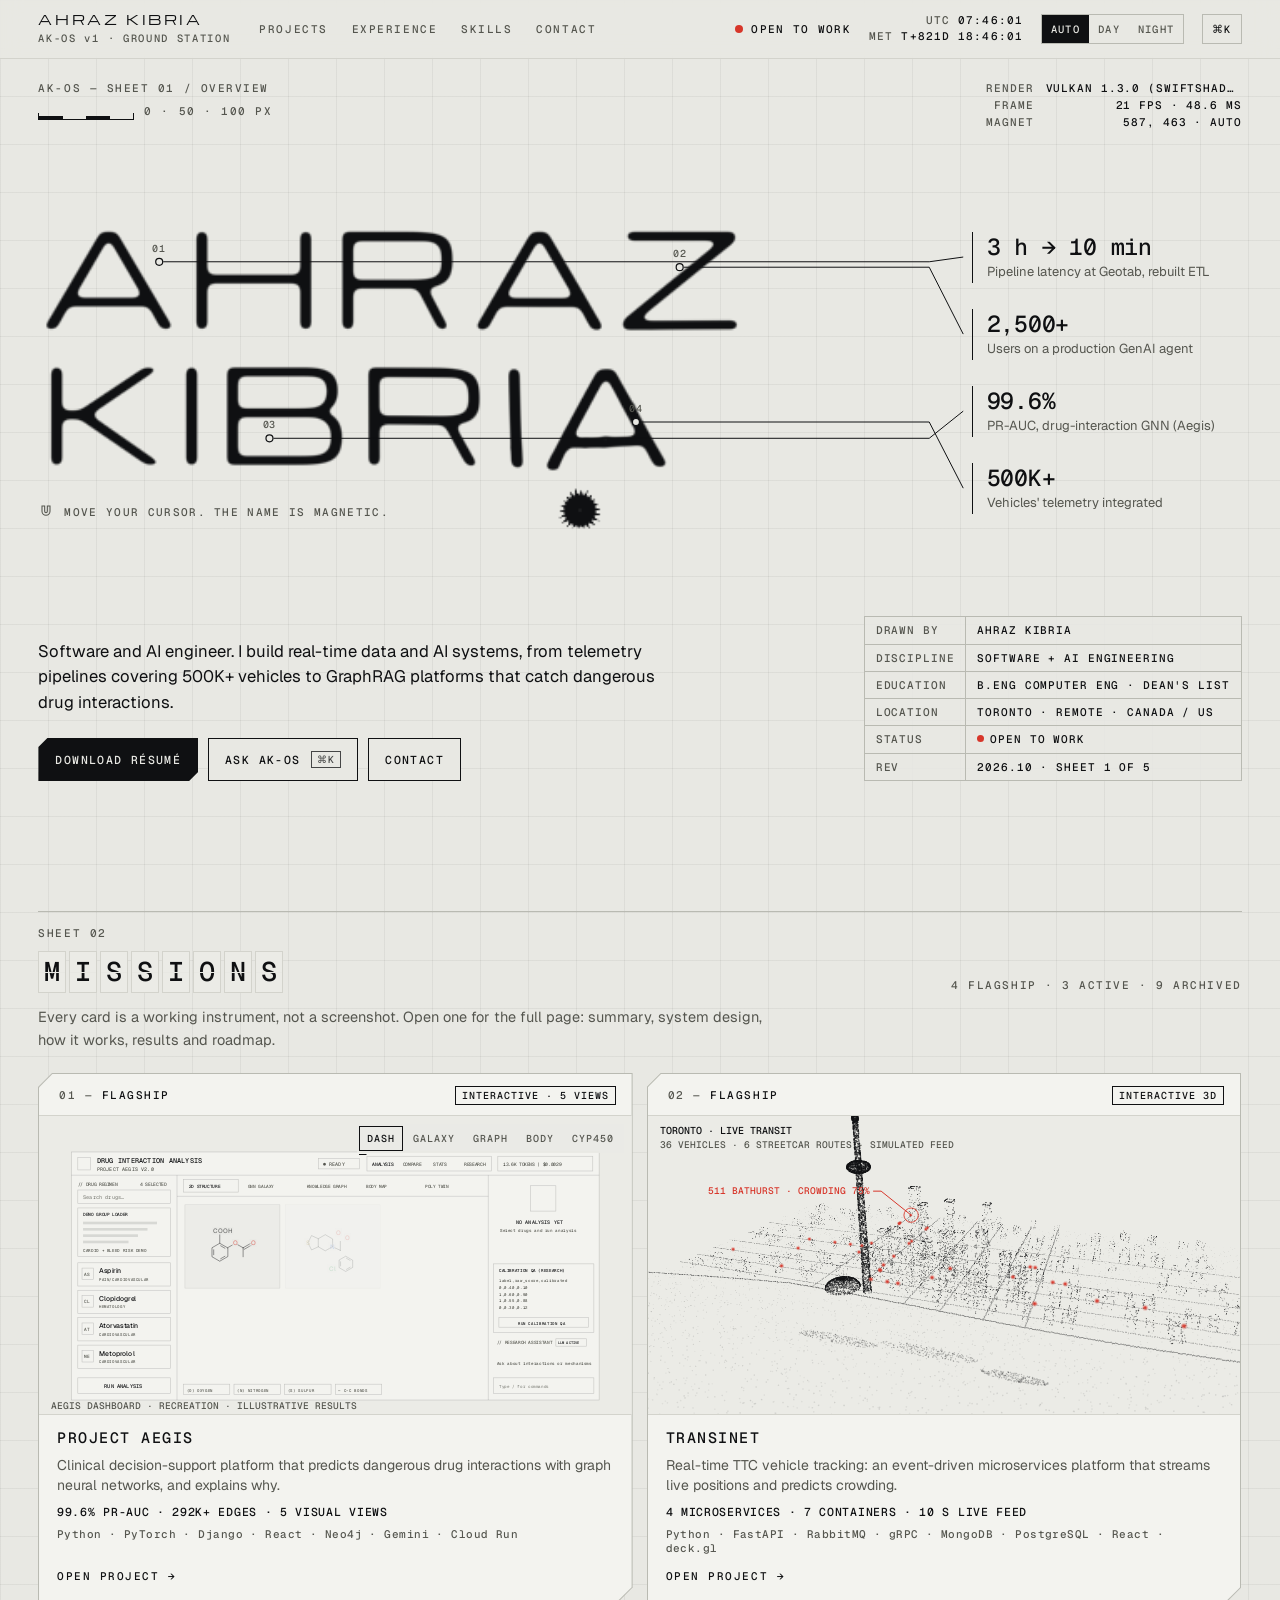
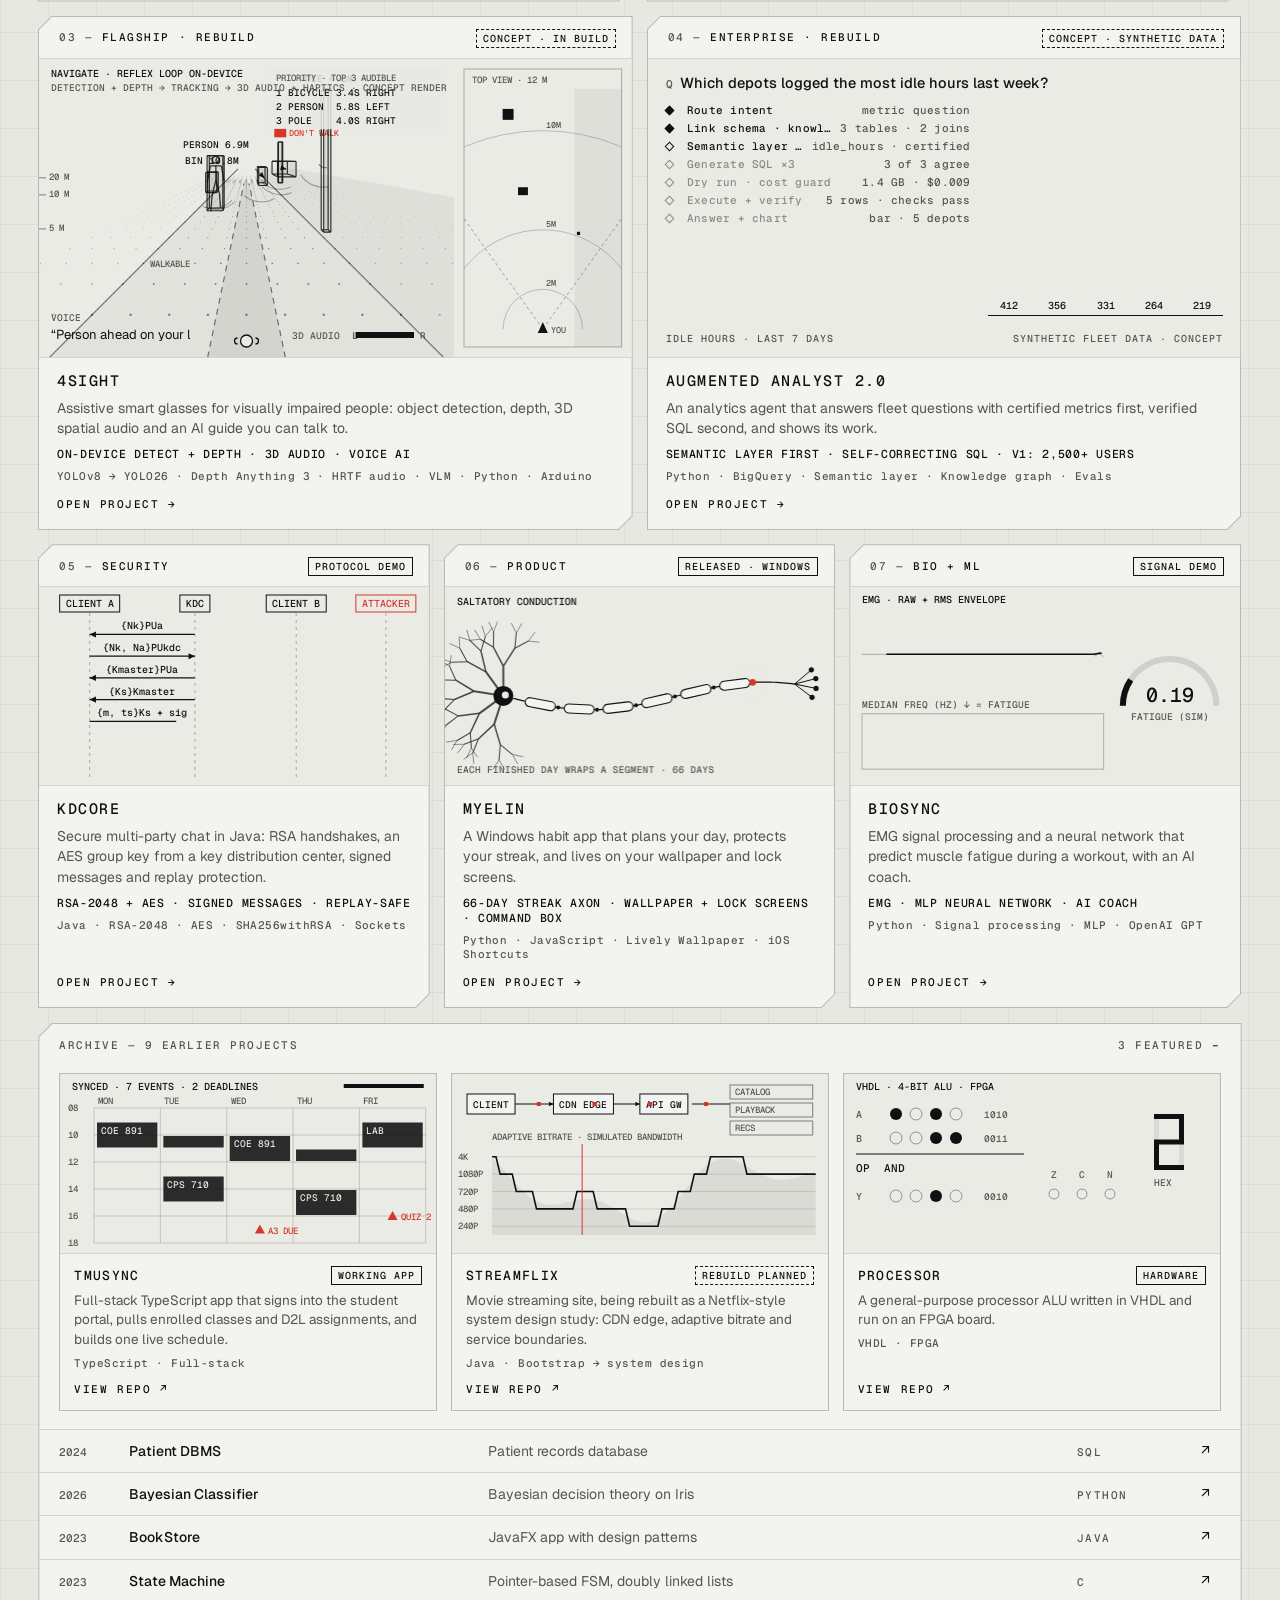
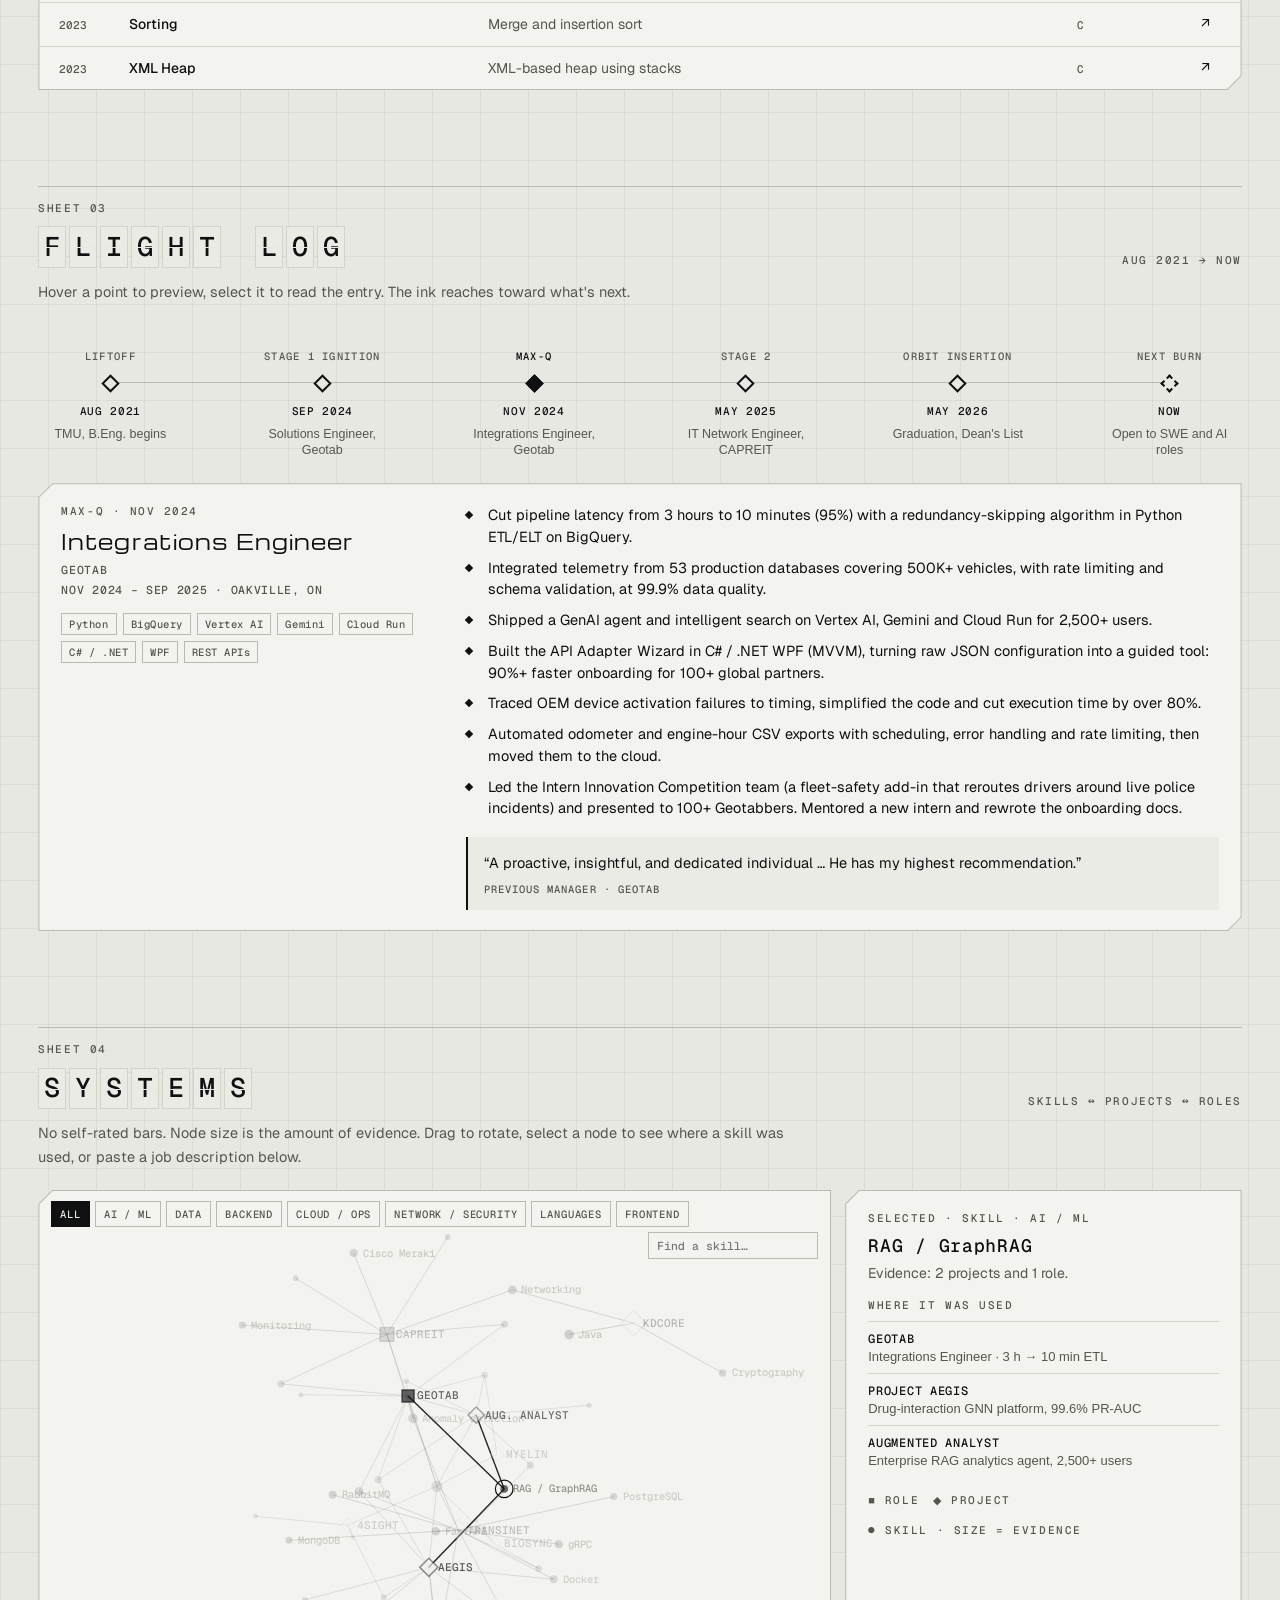
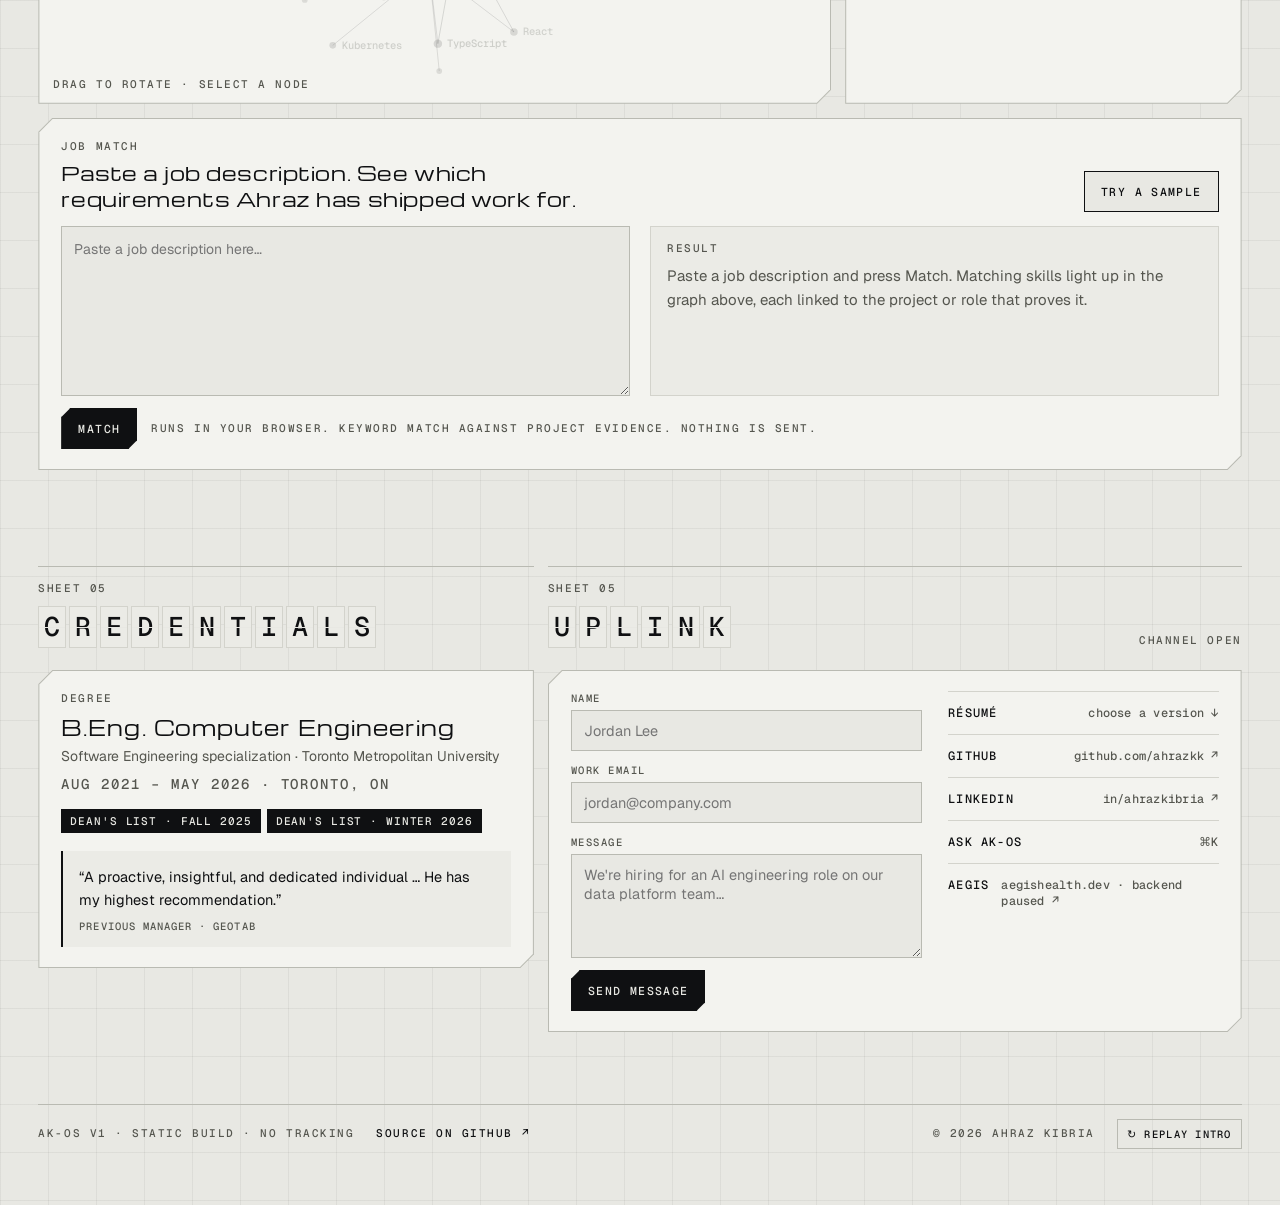
==== commit 42f82c5c: "Real project content, launch cleanup and a detailed README - Rewrite all project content from each r" ====
--- a/site/index.html
+++ b/site/index.html
@@ -5,14 +5,22 @@
 <meta name="viewport" content="width=device-width, initial-scale=1, viewport-fit=cover">
 <title>Ahraz Kibria · Software + AI Engineer</title>
 <meta name="description" content="Ahraz Kibria, software and AI engineer in Toronto. Real-time data and AI systems, from telemetry pipelines covering 500K+ vehicles to GraphRAG platforms.">
+<meta name="theme-color" content="#0B0B0C">
+<meta property="og:type" content="website">
+<meta property="og:title" content="Ahraz Kibria · Software + AI Engineer">
+<meta property="og:description" content="Real-time data and AI systems, from telemetry pipelines covering 500K+ vehicles to drug-interaction graph neural networks.">
+<meta name="twitter:card" content="summary">
+<link rel="icon" href="data:image/svg+xml,%3Csvg xmlns='http://www.w3.org/2000/svg' viewBox='0 0 32 32'%3E%3Crect width='32' height='32' fill='%230B0B0C'/%3E%3Ctext x='16' y='21' font-family='monospace' font-size='13' font-weight='700' fill='%23fff' text-anchor='middle'%3EAK%3C/text%3E%3C/svg%3E">
+<script type="application/ld+json">{"@context":"https://schema.org","@type":"Person","name":"Ahraz Kibria","jobTitle":"Software and AI Engineer","address":{"@type":"PostalAddress","addressLocality":"Toronto","addressRegion":"ON","addressCountry":"CA"},"alumniOf":"Toronto Metropolitan University","sameAs":["https://github.com/ahrazkk","https://www.linkedin.com/in/ahrazkibria"]}</script>
 <link rel="preconnect" href="https://fonts.googleapis.com">
 <link rel="preconnect" href="https://fonts.gstatic.com" crossorigin>
 <link rel="stylesheet" href="https://fonts.googleapis.com/css2?family=Geist:wght@400;500;600&family=Geist+Mono:wght@400;500&family=Michroma&display=swap">
 <link rel="stylesheet" href="css/app.css">
 <script>
-(function(){var r=document.documentElement,s={};try{s=JSON.parse(localStorage.getItem('akos3')||'{}');}catch(e){}
+(function(){var r=document.documentElement,s={},seen=false,lab=/[?&]lab\b/.test(location.search);try{s=JSON.parse(localStorage.getItem('akos3')||'{}');}catch(e){}try{seen=sessionStorage.getItem('akos-intro')==='1';}catch(e){}
 if(s.theme==='light'||s.theme==='dark')r.setAttribute('data-theme',s.theme);
-if(s.intro!=='off'&&!matchMedia('(prefers-reduced-motion: reduce)').matches&&!navigator.webdriver)r.classList.add('preboot');})();
+/* the intro plays once per browser session, never for bots or reduced motion */
+if(!(lab&&s.intro==='off')&&!seen&&!/^#project\//.test(location.hash)&&!matchMedia('(prefers-reduced-motion: reduce)').matches&&!navigator.webdriver&&!/bot|crawl|spider|slurp|lighthouse/i.test(navigator.userAgent))r.classList.add('preboot');})();
 </script>
 </head>
 <body>
@@ -32,7 +40,7 @@
 </div>
 
 <header class="top"><div class="row">
-  <a class="brand" href="#top">AHRAZ KIBRIA<small>AK-OS v0.3 · MOCKUP</small></a>
+  <a class="brand" href="#top">AHRAZ KIBRIA<small>AK-OS v1<span class="gs"> · GROUND STATION</span></small></a>
   <nav class="main" aria-label="Sections"><a href="#projects">PROJECTS</a><a href="#experience">EXPERIENCE</a><a href="#skills">SKILLS</a><a href="#contact">CONTACT</a></nav>
   <span class="spacer"></span>
   <span class="beacon"><i class="dot"></i><span class="bt">OPEN TO WORK</span></span>
@@ -72,7 +80,7 @@
         <tr><td>DRAWN BY</td><td>AHRAZ KIBRIA</td></tr>
         <tr><td>DISCIPLINE</td><td>SOFTWARE + AI ENGINEERING</td></tr>
         <tr><td>EDUCATION</td><td>B.ENG COMPUTER ENG · DEAN'S LIST</td></tr>
-        <tr><td>LOCATION</td><td>TORONTO, ON · 43.65° N</td></tr>
+        <tr><td>LOCATION</td><td>TORONTO · REMOTE · CANADA / US</td></tr>
         <tr><td>STATUS</td><td><i class="dot"></i>OPEN TO WORK</td></tr>
         <tr><td>REV</td><td>2026.10 · SHEET 1 OF 5</td></tr>
       </table>
@@ -129,6 +137,7 @@
       <div class="sh"><span class="lbl cs" data-cs="UPLINK">SHEET 05</span><h2><span class="sr">Contact</span><span class="flap" aria-hidden="true" data-from="UPLINK" data-to="CONTACT"></span></h2><span class="lbl">CHANNEL OPEN</span></div>
       <div class="ch up"><div class="in pad">
         <form id="cform" novalidate>
+          <div class="hp" aria-hidden="true"><label for="cHp">Leave this empty</label><input id="cHp" tabindex="-1" autocomplete="off"></div>
           <div class="fld"><label for="cName">Name</label><input id="cName" autocomplete="name" placeholder="Jordan Lee"></div>
           <div class="fld"><label for="cMail">Work email</label><input id="cMail" type="email" autocomplete="email" placeholder="jordan@company.com"></div>
           <div class="fld"><label for="cMsg">Message</label><textarea id="cMsg" placeholder="We're hiring for an AI engineering role on our data platform team…"></textarea></div>
@@ -140,7 +149,7 @@
           <a href="https://github.com/ahrazkk" target="_blank" rel="noopener">GITHUB <span>github.com/ahrazkk ↗</span></a>
           <a href="https://www.linkedin.com/in/ahrazkibria" target="_blank" rel="noopener">LINKEDIN <span>in/ahrazkibria ↗</span></a>
           <button type="button" data-cmd="pal">ASK AK-OS <span>⌘K</span></button>
-          <a href="https://aegishealth.dev/" target="_blank" rel="noopener">AEGIS LIVE <span>aegishealth.dev ↗</span></a>
+          <a href="https://aegishealth.dev/" target="_blank" rel="noopener">AEGIS <span>aegishealth.dev · backend paused ↗</span></a>
         </div>
       </div></div>
     </section>
@@ -148,12 +157,10 @@
 </main>
 
 <footer class="sysbar">
-  <span class="lbl">MISSION 00 — AK-OS v0.3 MOCKUP</span>
-  <span class="lbl">BUILD 3A90F2*</span>
-  <span class="lbl">LIGHTHOUSE 98*</span>
-  <span class="lbl">OPERATING COST $0.92/MO*</span>
+  <span class="lbl">AK-OS v1 · STATIC BUILD · NO TRACKING</span>
+  <a class="lbl" href="https://github.com/ahrazkk/ak-os" target="_blank" rel="noopener">SOURCE ON GITHUB ↗</a>
   <span class="sp"></span>
-  <span class="lbl">* SAMPLE VALUES</span>
+  <span class="lbl">© 2026 AHRAZ KIBRIA</span>
   <button class="kbtn" type="button" data-cmd="replay">↻ REPLAY INTRO</button>
 </footer>
 
@@ -164,9 +171,10 @@
 <div id="sheet" role="dialog" aria-modal="true" aria-labelledby="shTitle" hidden></div>
 <div id="pal" class="ovl" role="dialog" aria-modal="true" aria-label="Command palette" hidden>
   <div class="pal-box ch"><div class="in">
-    <input id="palIn" placeholder="Type a command, or ask: has he built streaming systems?" autocomplete="off" aria-controls="palList">
+    <input id="palIn" placeholder="Type a command…" autocomplete="off" aria-controls="palList">
     <ul id="palList" role="listbox"></ul>
     <div id="palAns"></div>
+    <p class="lbl pal-wip">ASK AK-OS · QUESTIONS ARE IN DEVELOPMENT · COMMANDS WORK NOW</p>
   </div></div>
 </div>
 <div id="rdlg" class="ovl" role="dialog" aria-modal="true" aria-labelledby="rTitle" hidden>
--- a/site/css/app.css
+++ b/site/css/app.css
@@ -160,6 +160,10 @@
 .ag-chart div{background:var(--ink);height:0;transition:height .7s cubic-bezier(.6,0,.2,1);position:relative}
 .ag-chart div span{position:absolute;top:calc(100% + 4px);left:50%;transform:translateX(-50%);font:500 9.5px var(--f-mono);color:var(--mut);white-space:nowrap}
 .ag-chart div b{position:absolute;bottom:calc(100% + 3px);left:50%;transform:translateX(-50%);font:500 10px var(--f-mono)}
+.agent:not(.big) .ag-chart{margin-bottom:6px}
+.vz:has(> .agent){container-type:inline-size}
+@container (max-width:460px){.agent .ag-steps li em{display:none}}
+.agent:not(.big) .ag-chart div span{display:none}
 .ag-foot{grid-column:1/-1;display:flex;justify-content:space-between;gap:10px;font:500 10px var(--f-mono);letter-spacing:.1em;color:var(--mut)}
 .ag-sql{grid-column:1/-1;margin:0;padding:12px 14px;background:var(--panel);border:1px solid var(--line-soft);font:500 11.5px/1.6 var(--f-mono);overflow-x:auto;white-space:pre}
 .agent.big{grid-template-rows:auto auto auto auto;overflow-y:auto}
@@ -289,6 +293,9 @@
 .links span{color:var(--mut);letter-spacing:.02em}
 .sysbar{max-width:var(--maxw);margin:72px auto 0;border-top:1px solid var(--line);padding-top:14px;display:flex;flex-wrap:wrap;gap:10px 22px;align-items:center}
 .sysbar .sp{flex:1}
+.sysbar a{color:var(--ink);text-decoration:none}
+.sysbar a:hover{text-decoration:underline;text-underline-offset:4px}
+.hp{position:absolute;left:-9999px;width:1px;height:1px;overflow:hidden}
 
 /* project page (sheet) */
 #sheet{position:fixed;inset:0;z-index:80;background:var(--bg);overflow-y:auto;opacity:0;transform:translateY(18px);transition:opacity .3s,transform .4s cubic-bezier(.6,0,.2,1)}
@@ -349,7 +356,7 @@
 .tile span{display:block;font:500 10.5px var(--f-mono);letter-spacing:.1em;text-transform:uppercase;color:var(--mut);margin-top:6px}
 .blist,.roadmap{margin:16px 0 0;padding-left:20px;max-width:62em}
 .blist li,.roadmap li{margin:6px 0;font-size:14.5px}
-.draft{display:inline-block;font:500 10px var(--f-mono);letter-spacing:.1em;border:1px dashed var(--mut);color:var(--mut);padding:2px 7px;margin-bottom:12px}
+.pal-wip{margin:0;padding:10px 20px 14px;border-top:1px solid var(--line-soft);color:var(--mut)}
 
 /* overlays: palette, résumé, design lab, toast */
 .ovl{position:fixed;inset:0;z-index:90;background:color-mix(in srgb,var(--bg) 55%,transparent);backdrop-filter:blur(6px);-webkit-backdrop-filter:blur(6px);display:flex;justify-content:center;align-items:flex-start;padding:12vh var(--gut) 0}
@@ -466,7 +473,7 @@
 @media (max-width:640px){
   .p,.p.flag{grid-column:1/-1}
   .vz,.p:not(.flag) .vz{height:280px}
-  .bt,.ro,#labBtn span{display:none}
+  .bt,.ro,#labBtn span,.brand .gs,.top .kbtn{display:none}
   .top .row{gap:10px}
   .arow{grid-template-columns:44px minmax(0,1fr) 18px}
   .arow .d,.arow .lbl{display:none}
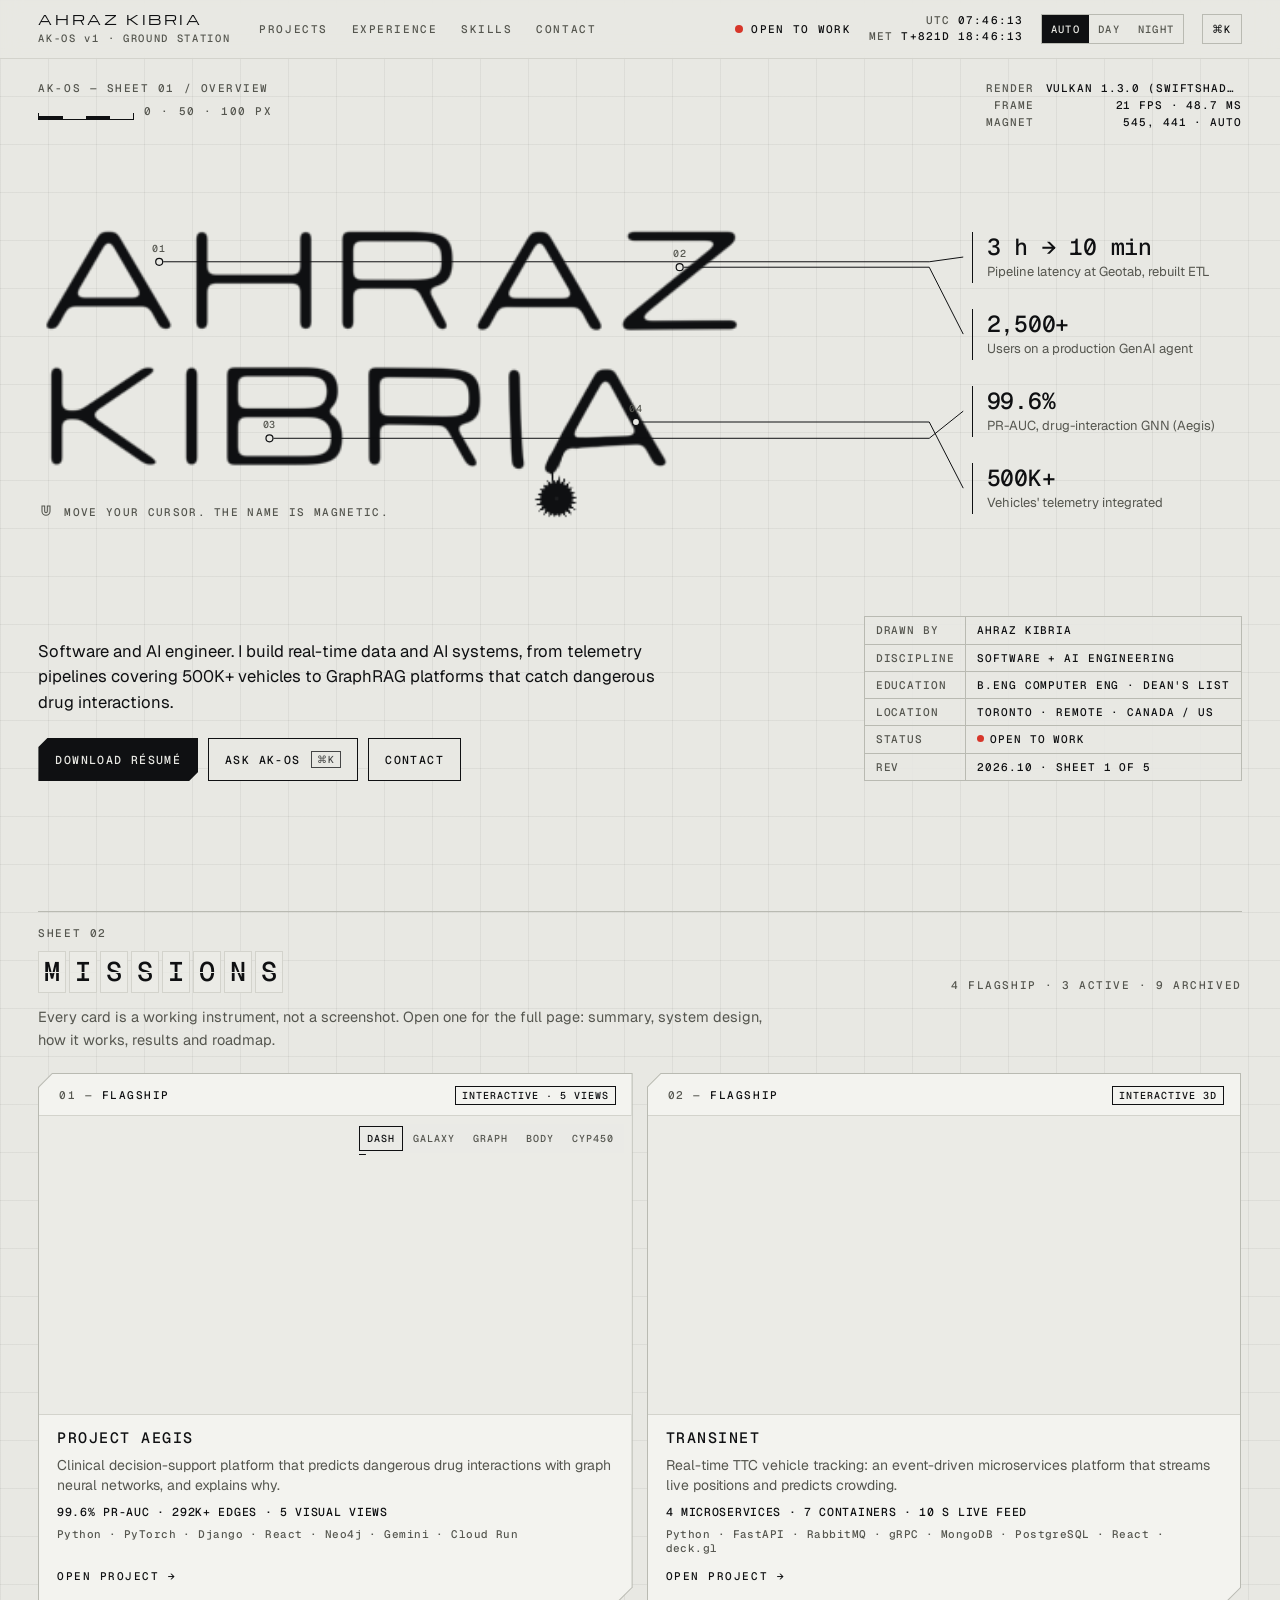
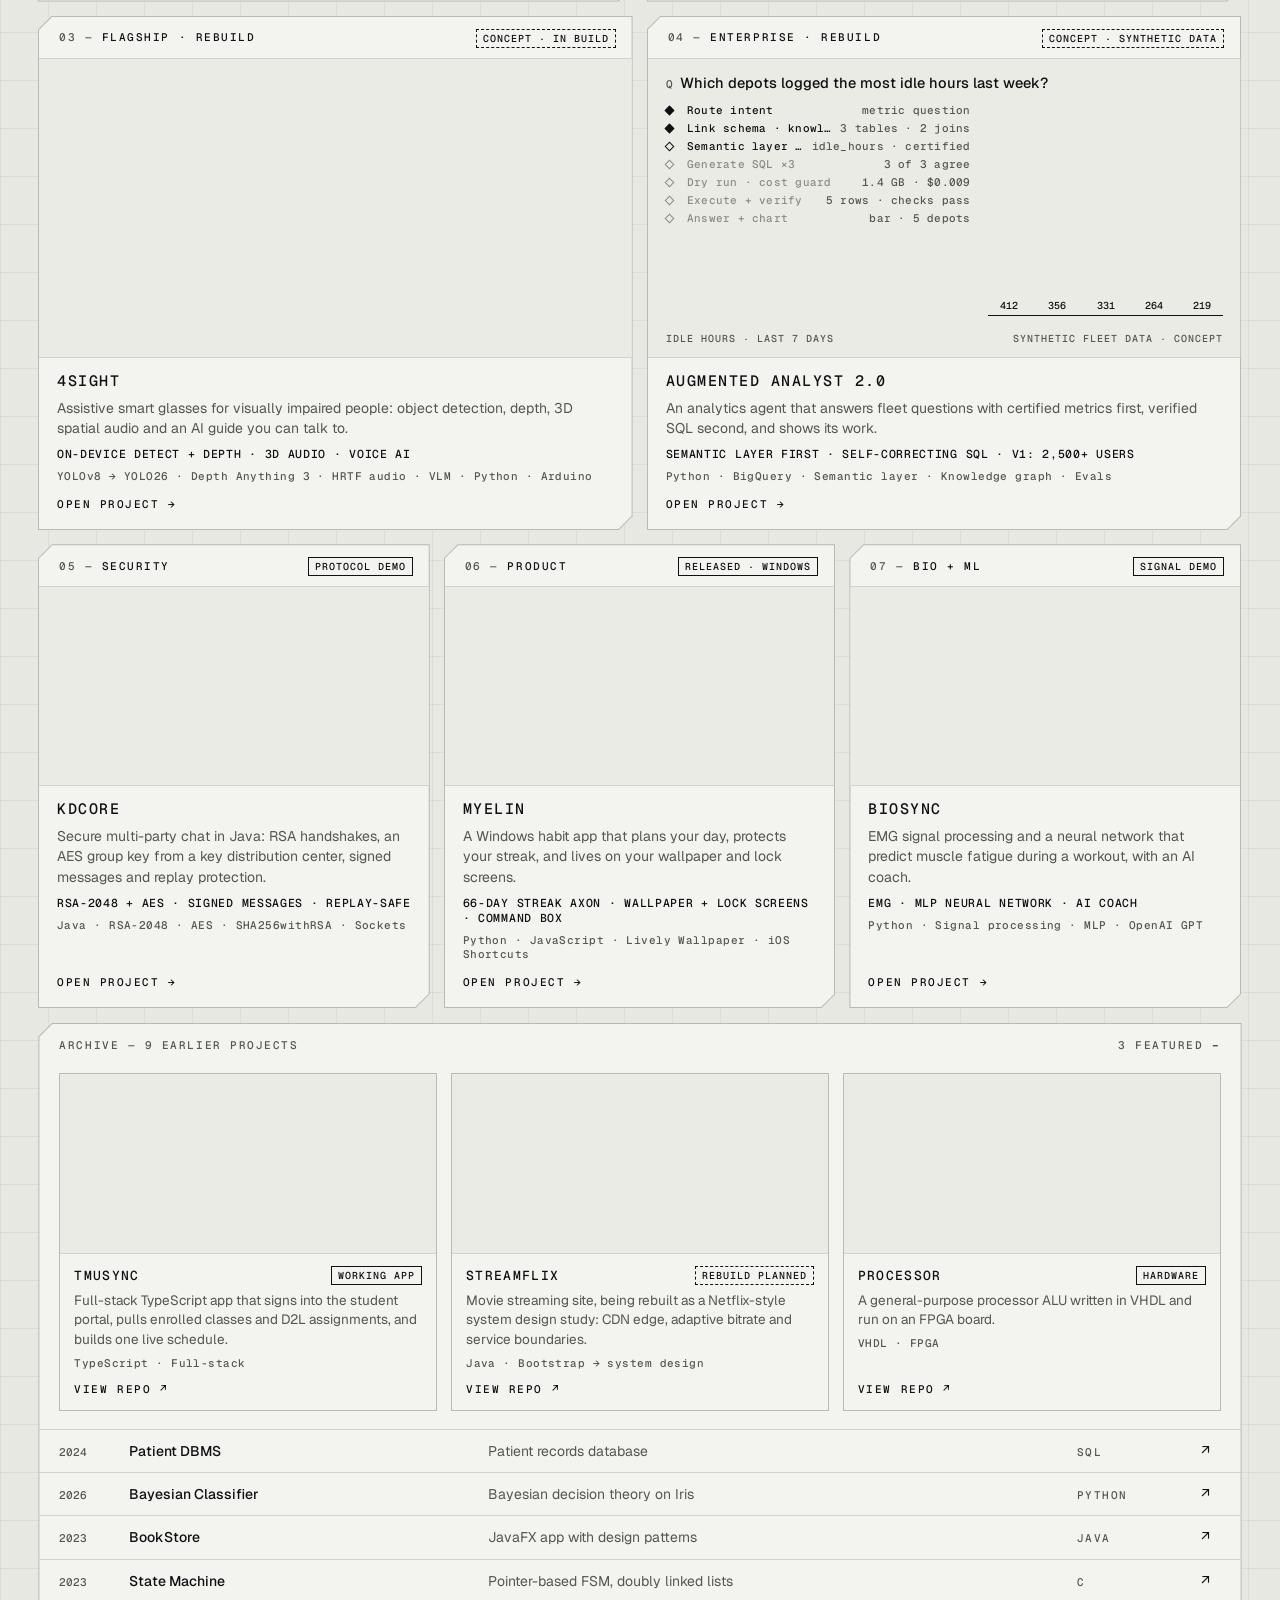
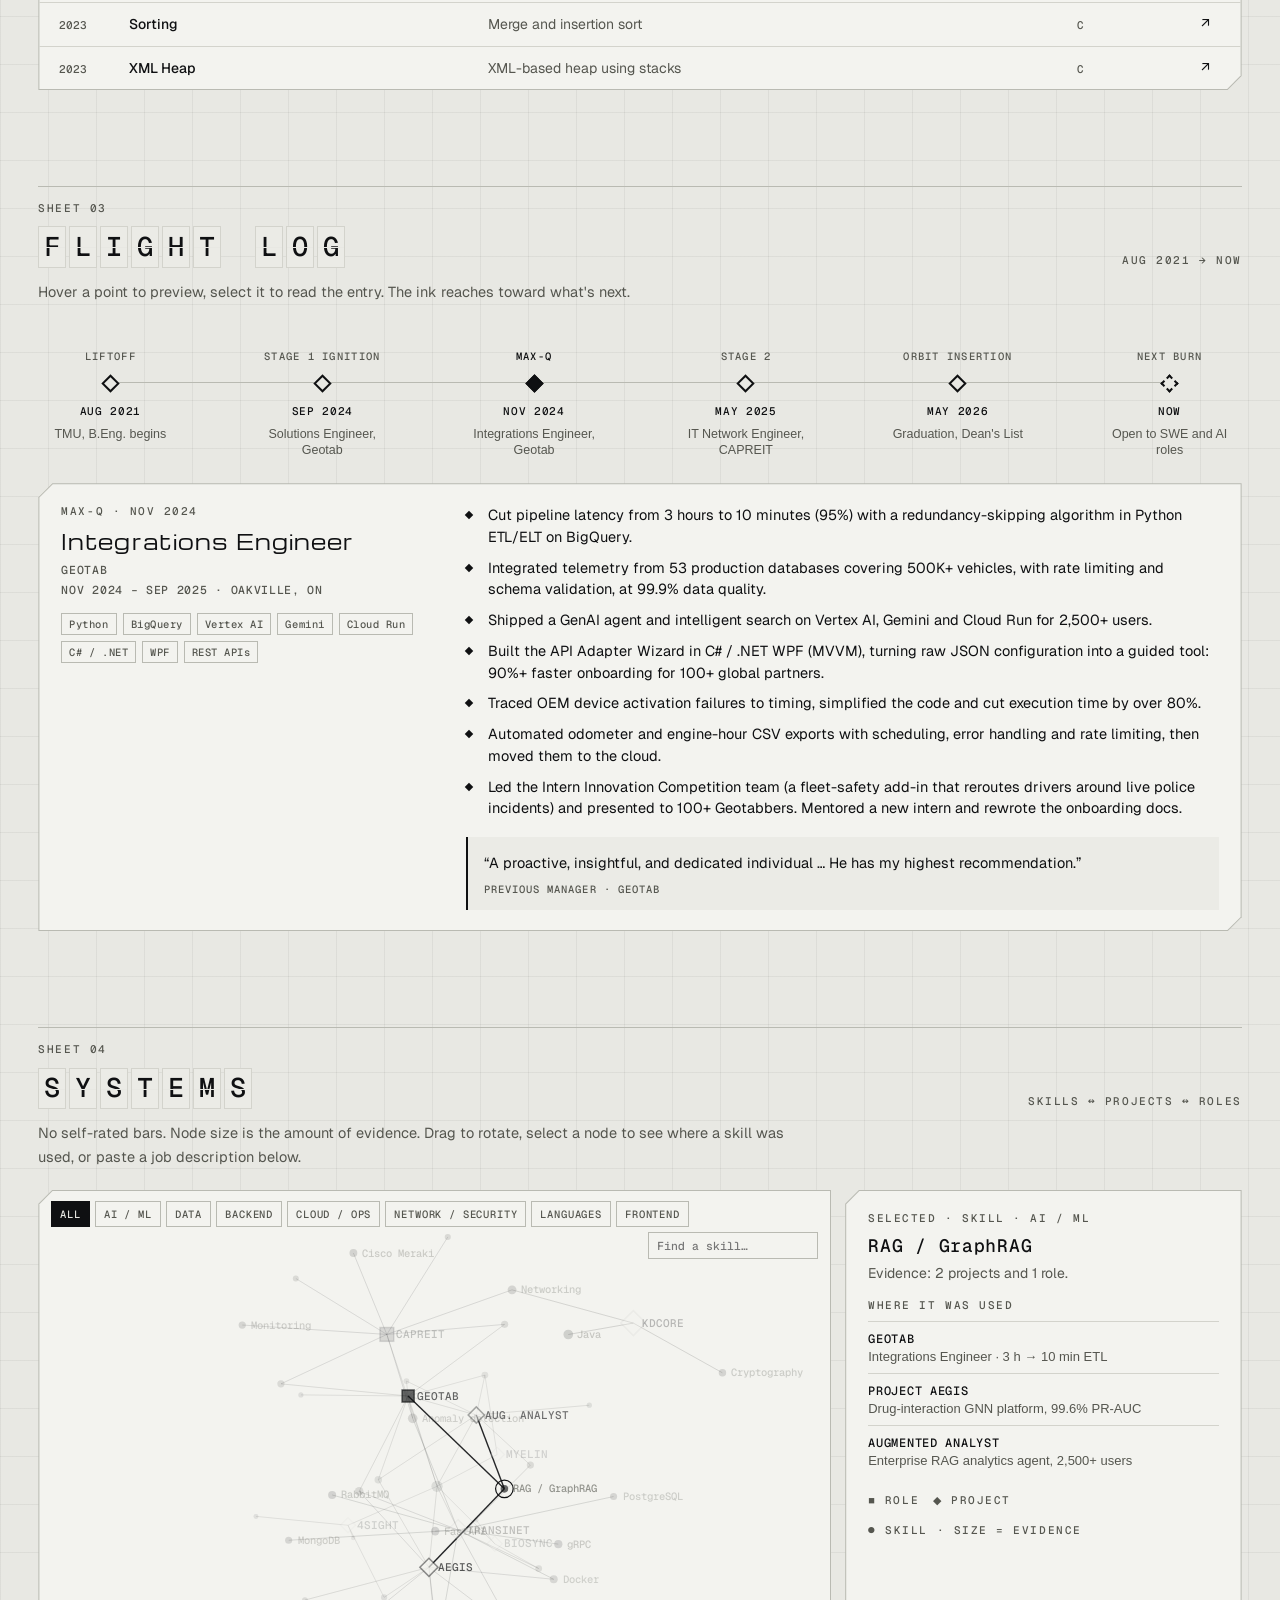
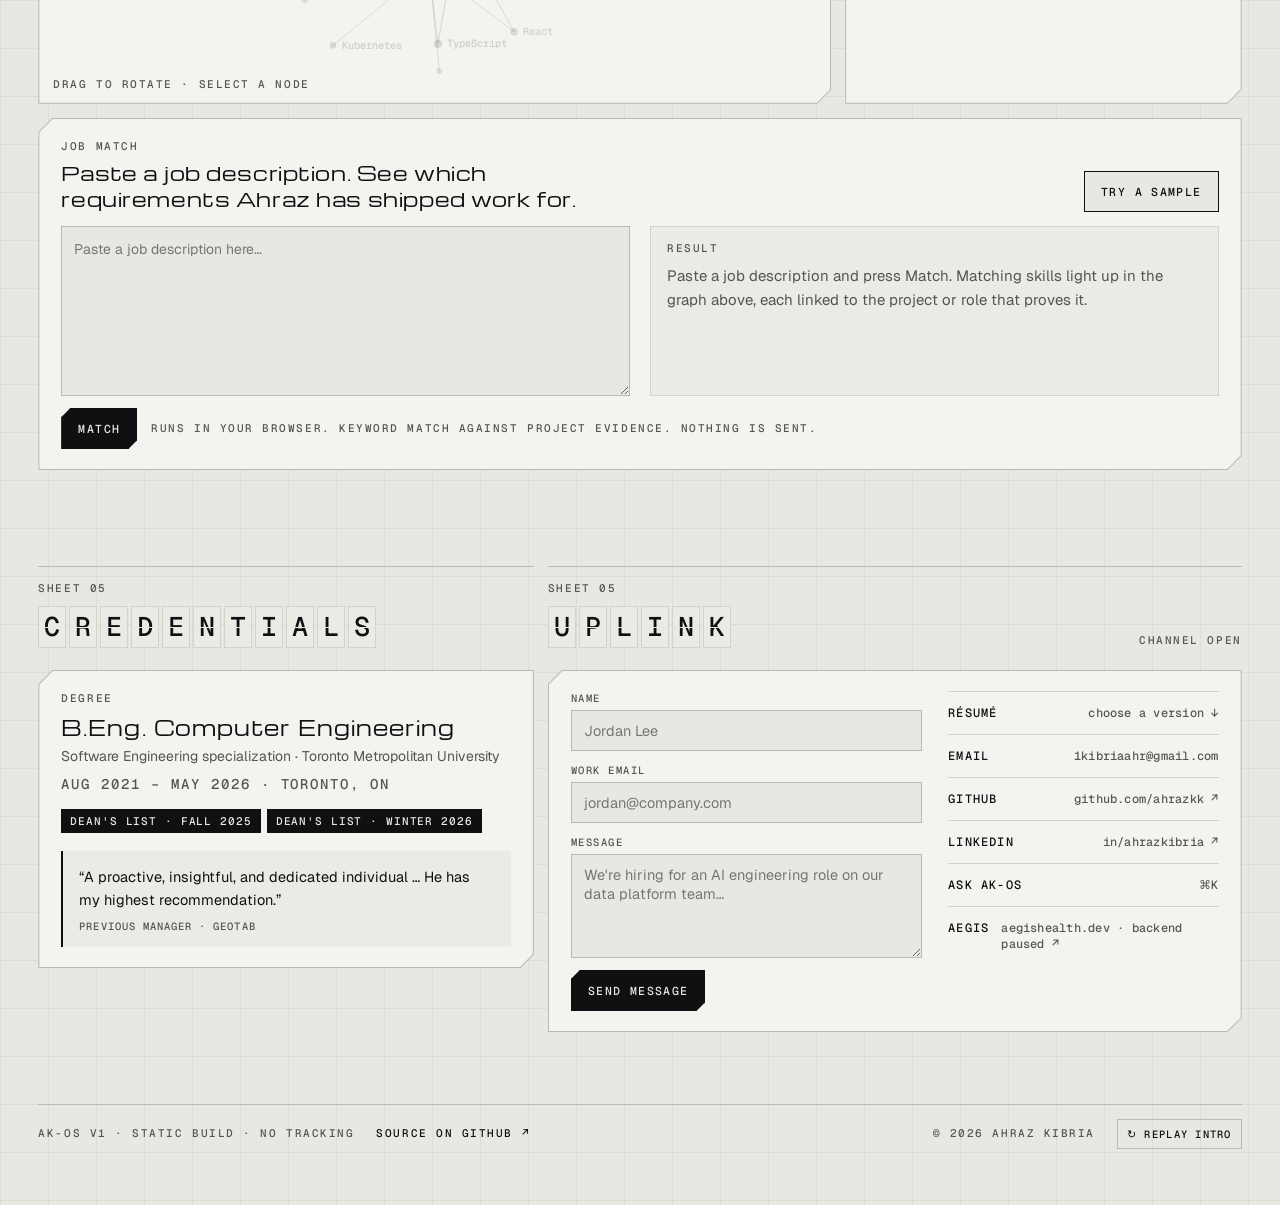
==== commit 20579b24: "Go live on hireahraz.dev - vercel.json at the root: publish site/, plus security headers - Canonical" ====
--- a/site/index.html
+++ b/site/index.html
@@ -6,12 +6,15 @@
 <title>Ahraz Kibria · Software + AI Engineer</title>
 <meta name="description" content="Ahraz Kibria, software and AI engineer in Toronto. Real-time data and AI systems, from telemetry pipelines covering 500K+ vehicles to GraphRAG platforms.">
 <meta name="theme-color" content="#0B0B0C">
+<link rel="canonical" href="https://hireahraz.dev/">
 <meta property="og:type" content="website">
+<meta property="og:url" content="https://hireahraz.dev/">
+<meta property="og:site_name" content="Ahraz Kibria">
 <meta property="og:title" content="Ahraz Kibria · Software + AI Engineer">
 <meta property="og:description" content="Real-time data and AI systems, from telemetry pipelines covering 500K+ vehicles to drug-interaction graph neural networks.">
 <meta name="twitter:card" content="summary">
 <link rel="icon" href="data:image/svg+xml,%3Csvg xmlns='http://www.w3.org/2000/svg' viewBox='0 0 32 32'%3E%3Crect width='32' height='32' fill='%230B0B0C'/%3E%3Ctext x='16' y='21' font-family='monospace' font-size='13' font-weight='700' fill='%23fff' text-anchor='middle'%3EAK%3C/text%3E%3C/svg%3E">
-<script type="application/ld+json">{"@context":"https://schema.org","@type":"Person","name":"Ahraz Kibria","jobTitle":"Software and AI Engineer","address":{"@type":"PostalAddress","addressLocality":"Toronto","addressRegion":"ON","addressCountry":"CA"},"alumniOf":"Toronto Metropolitan University","sameAs":["https://github.com/ahrazkk","https://www.linkedin.com/in/ahrazkibria"]}</script>
+<script type="application/ld+json">{"@context":"https://schema.org","@type":"Person","name":"Ahraz Kibria","url":"https://hireahraz.dev/","jobTitle":"Software and AI Engineer","address":{"@type":"PostalAddress","addressLocality":"Toronto","addressRegion":"ON","addressCountry":"CA"},"alumniOf":"Toronto Metropolitan University","sameAs":["https://github.com/ahrazkk","https://www.linkedin.com/in/ahrazkibria"]}</script>
 <link rel="preconnect" href="https://fonts.googleapis.com">
 <link rel="preconnect" href="https://fonts.gstatic.com" crossorigin>
 <link rel="stylesheet" href="https://fonts.googleapis.com/css2?family=Geist:wght@400;500;600&family=Geist+Mono:wght@400;500&family=Michroma&display=swap">
@@ -146,6 +149,7 @@
         </form>
         <div class="links">
           <button type="button" data-cmd="resume">RÉSUMÉ <span>choose a version ↓</span></button>
+          <button type="button" data-cmd="email" id="cEmailRow">EMAIL <span id="cEmail"></span></button>
           <a href="https://github.com/ahrazkk" target="_blank" rel="noopener">GITHUB <span>github.com/ahrazkk ↗</span></a>
           <a href="https://www.linkedin.com/in/ahrazkibria" target="_blank" rel="noopener">LINKEDIN <span>in/ahrazkibria ↗</span></a>
           <button type="button" data-cmd="pal">ASK AK-OS <span>⌘K</span></button>
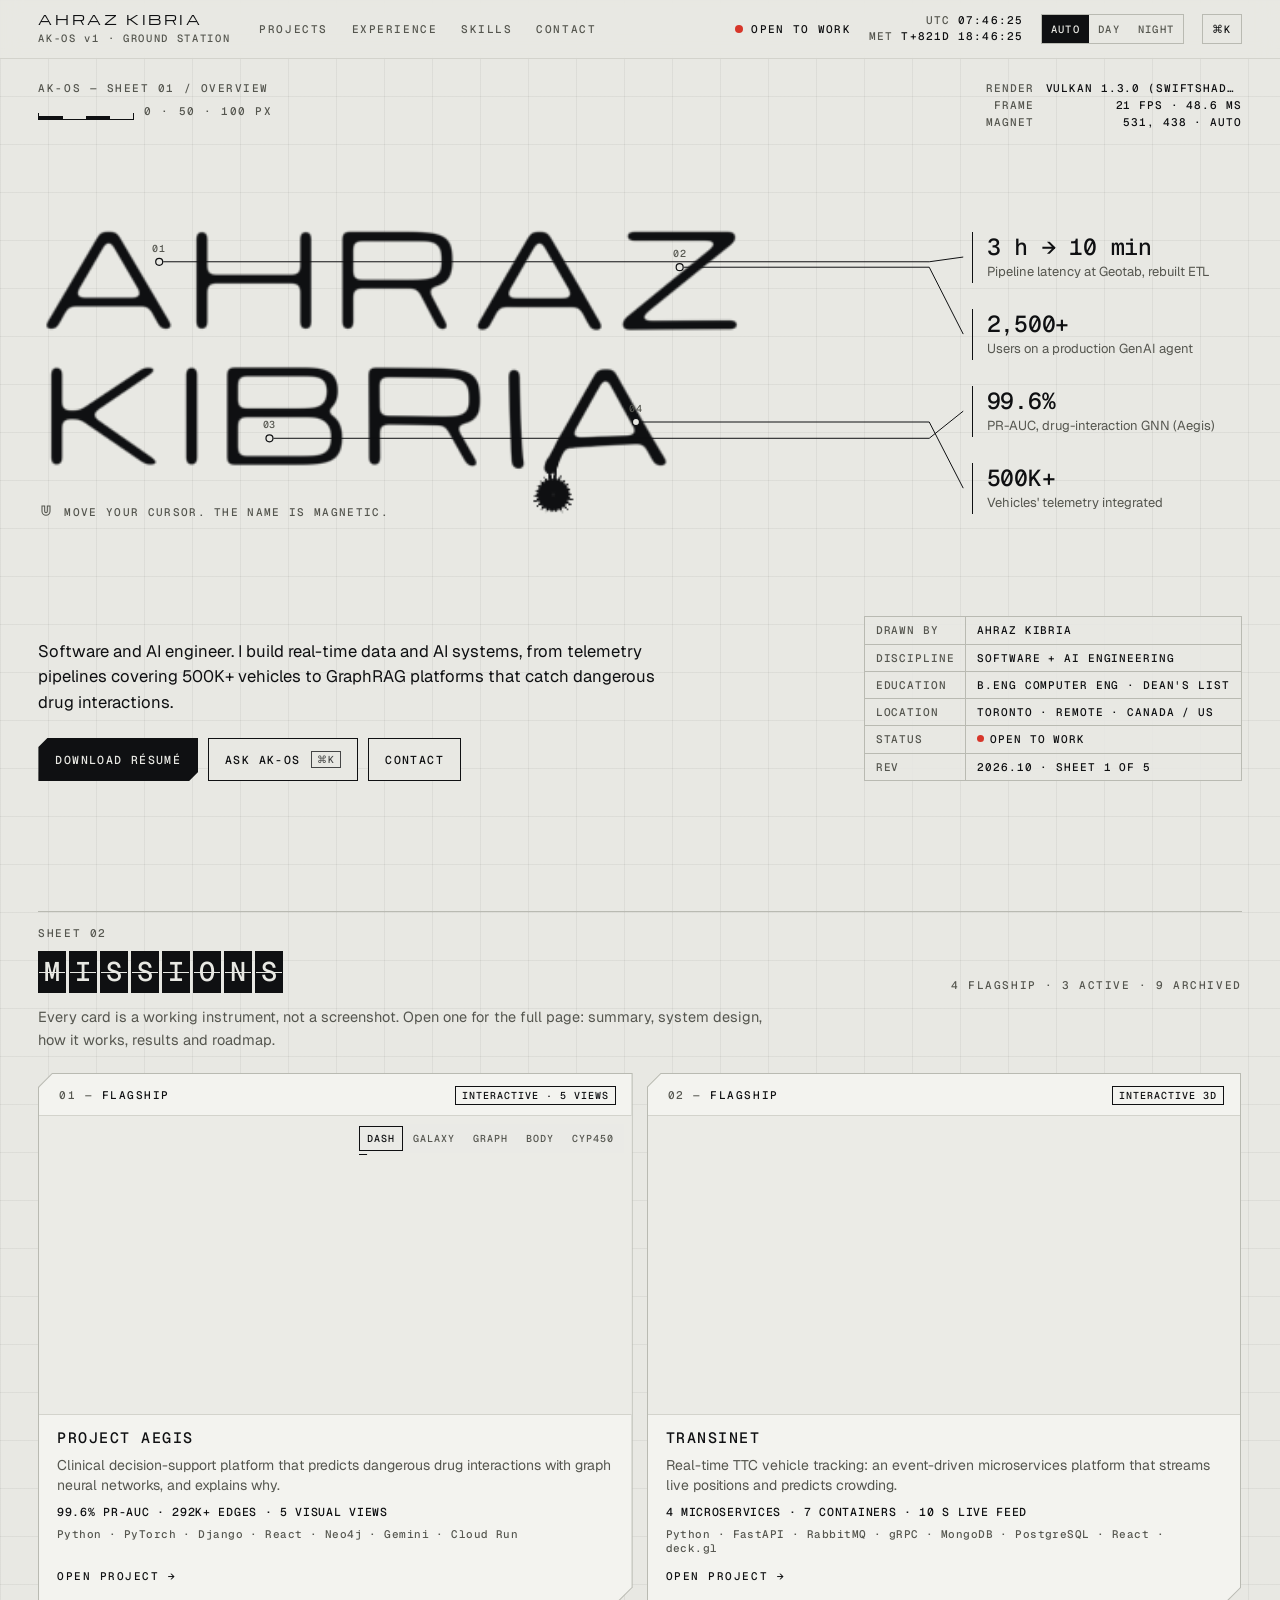
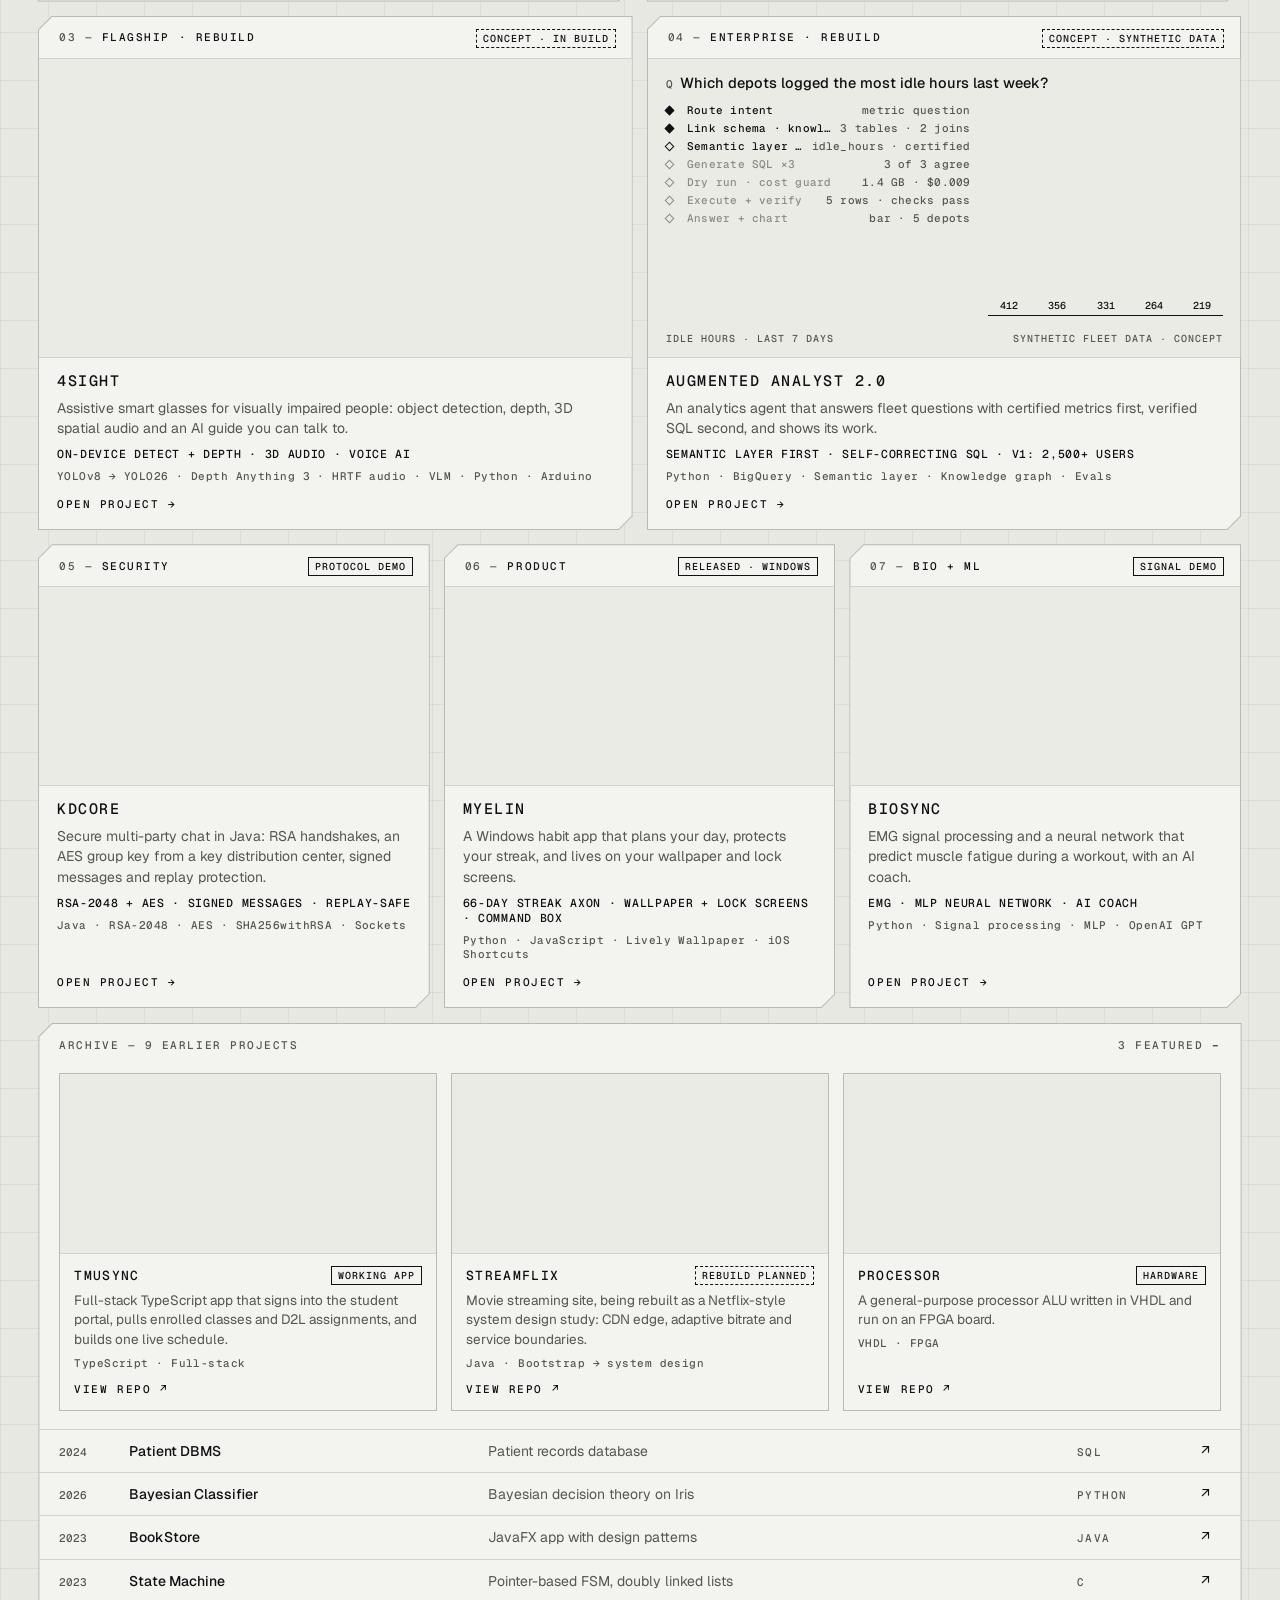
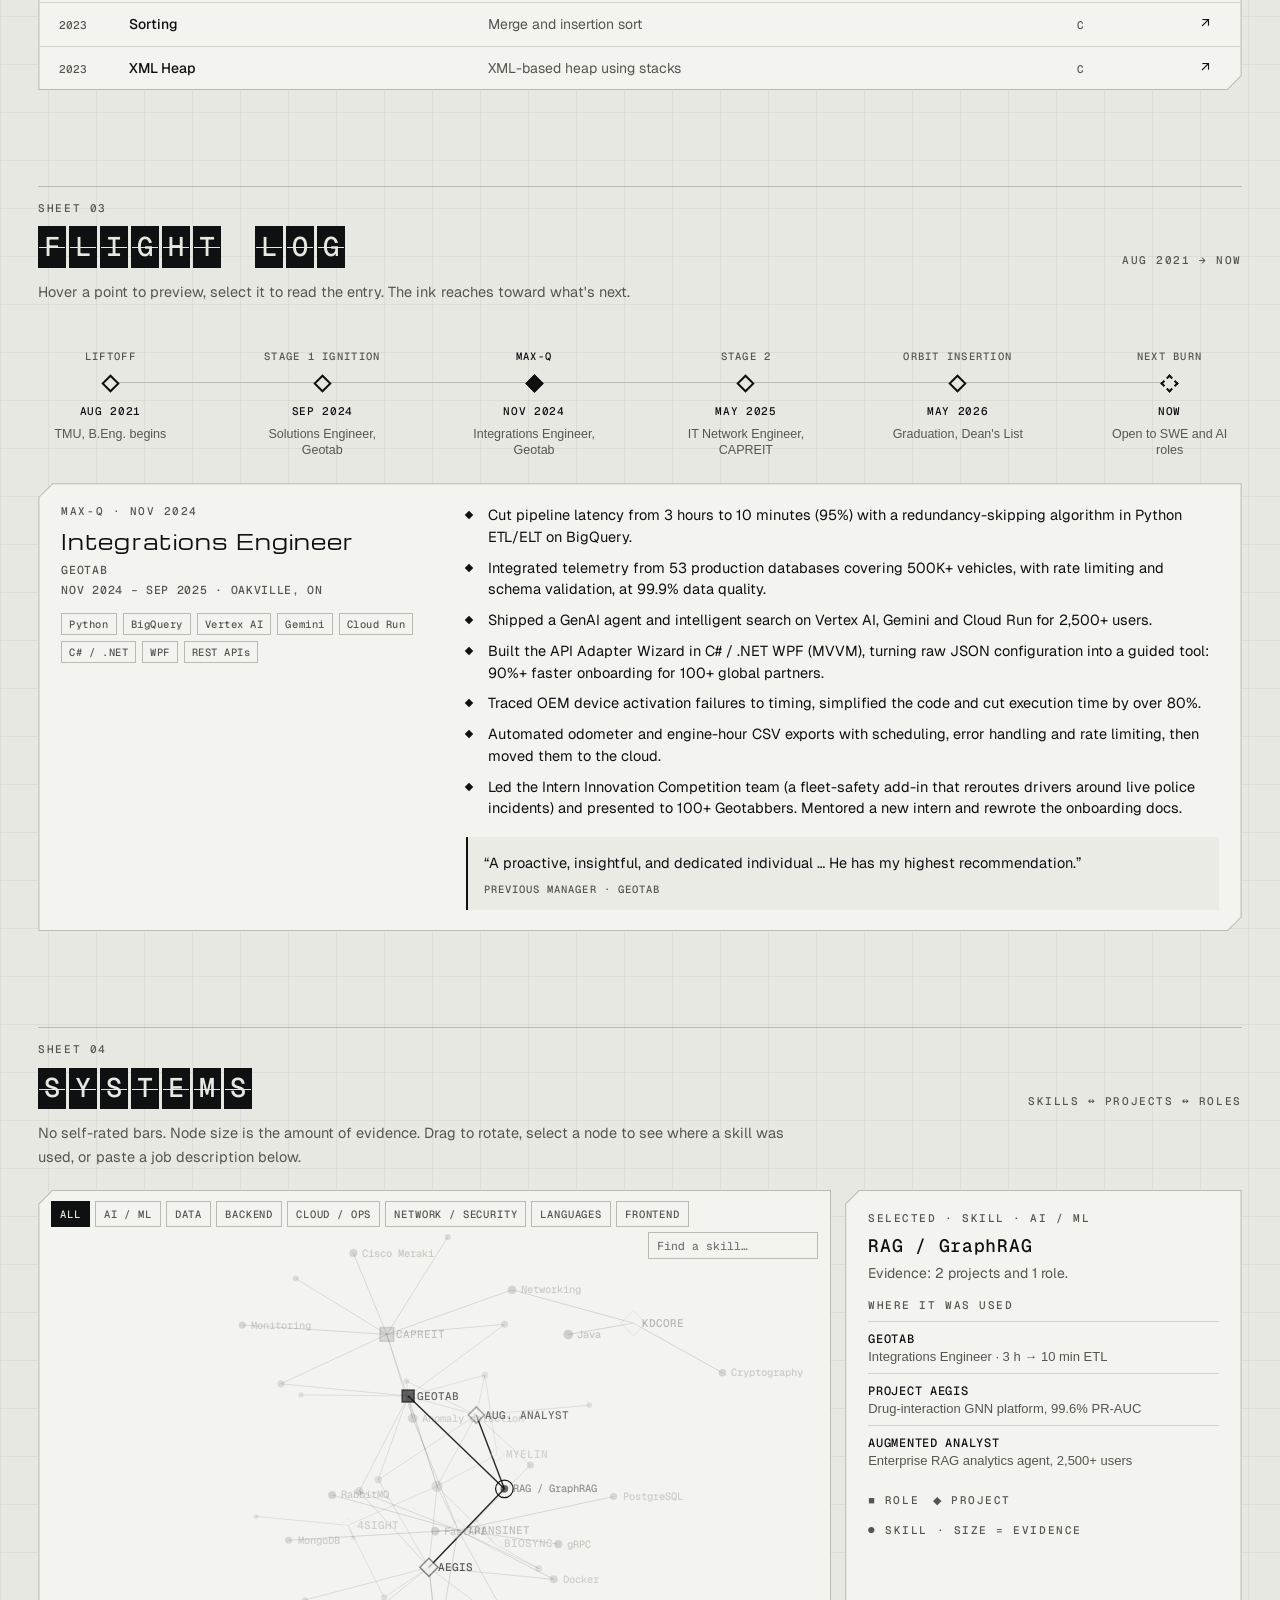
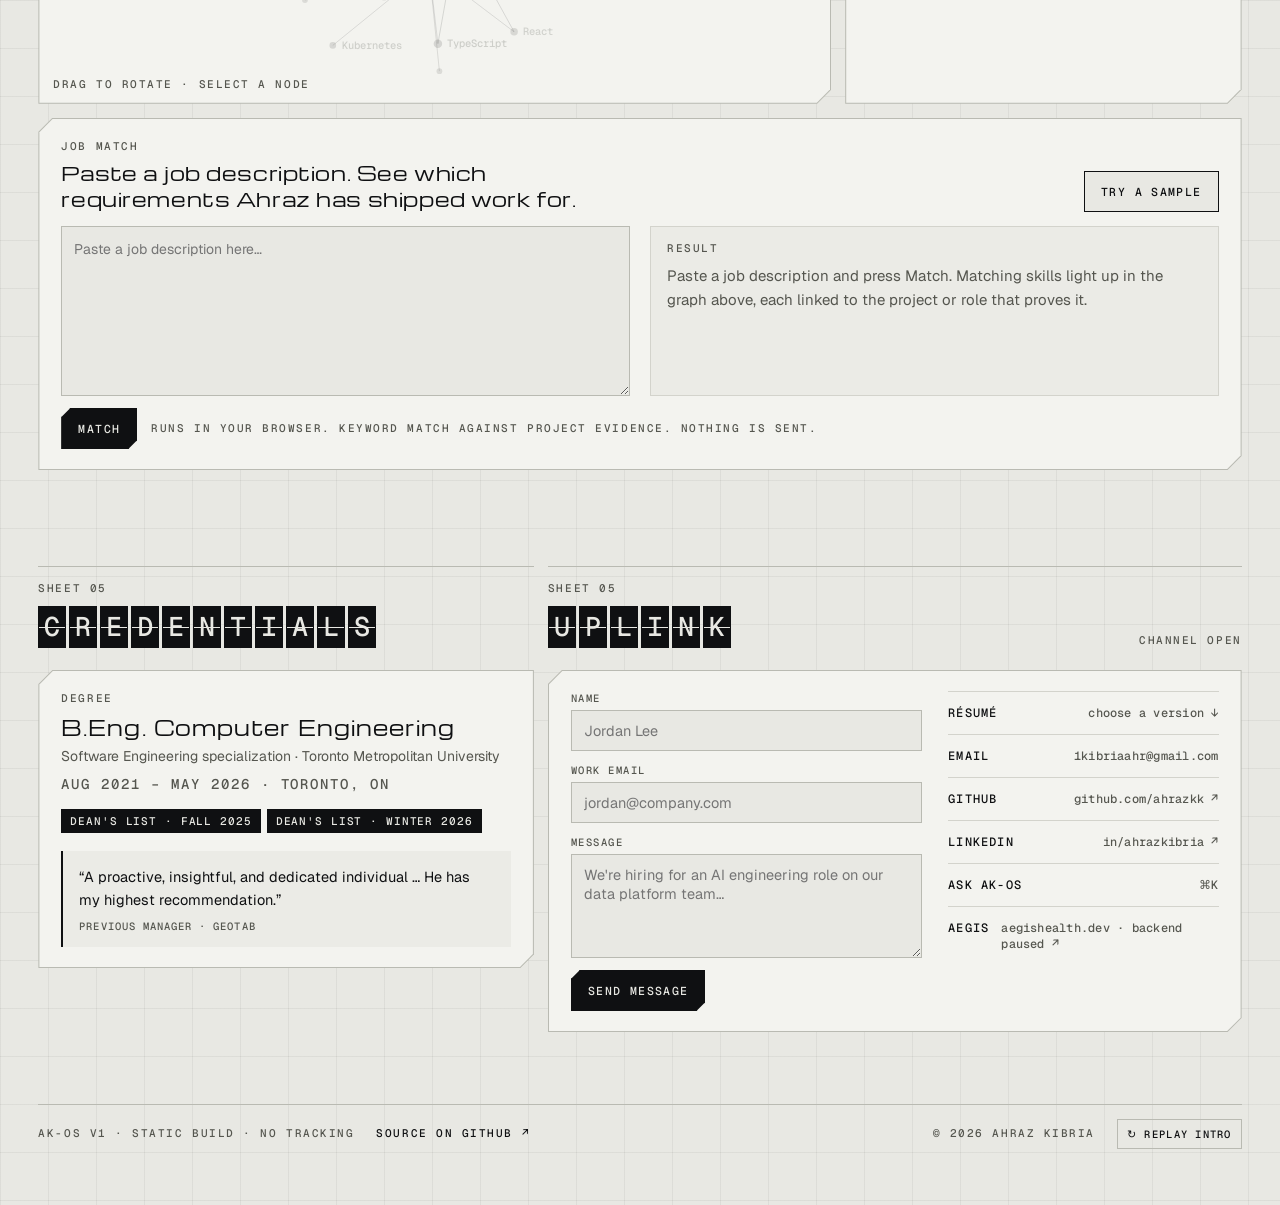
==== commit 1f5cece8: "Mobile fixes: one-row titles, inverted title tiles, light by default - Section titles stay on one ro" ====
--- a/site/index.html
+++ b/site/index.html
@@ -5,7 +5,7 @@
 <meta name="viewport" content="width=device-width, initial-scale=1, viewport-fit=cover">
 <title>Ahraz Kibria · Software + AI Engineer</title>
 <meta name="description" content="Ahraz Kibria, software and AI engineer in Toronto. Real-time data and AI systems, from telemetry pipelines covering 500K+ vehicles to GraphRAG platforms.">
-<meta name="theme-color" content="#0B0B0C">
+<meta name="theme-color" content="#E8E8E3">
 <link rel="canonical" href="https://hireahraz.dev/">
 <meta property="og:type" content="website">
 <meta property="og:url" content="https://hireahraz.dev/">
--- a/site/css/app.css
+++ b/site/css/app.css
@@ -8,7 +8,8 @@
   --f-mono:"Geist Mono","JetBrains Mono",ui-monospace,"SFMono-Regular",Menlo,monospace;
   --gut:clamp(16px,3vw,48px);--maxw:1680px;--grid-size:48px;
 }
-@media (prefers-color-scheme:dark){:root:not([data-theme="light"]){--bg:#060709;--panel:#0C0E11;--panel-2:#101317;--ink:#E9E7E1;--mut:#9D9C96;--faint:#66665F;--line:#2C3035;--line-soft:#1A1D21;--grid:rgba(233,231,225,.04);--sig:#FF5146;color-scheme:dark}}
+/* "auto" follows a dark system theme only on mouse devices: phones and tablets default to light */
+@media (prefers-color-scheme:dark) and (hover:hover){:root:not([data-theme="light"]){--bg:#060709;--panel:#0C0E11;--panel-2:#101317;--ink:#E9E7E1;--mut:#9D9C96;--faint:#66665F;--line:#2C3035;--line-soft:#1A1D21;--grid:rgba(233,231,225,.04);--sig:#FF5146;color-scheme:dark}}
 :root[data-theme="dark"]{--bg:#060709;--panel:#0C0E11;--panel-2:#101317;--ink:#E9E7E1;--mut:#9D9C96;--faint:#66665F;--line:#2C3035;--line-soft:#1A1D21;--grid:rgba(233,231,225,.04);--sig:#FF5146;color-scheme:dark}
 :root[data-accent="orange"]{--acc:#FF4F00;--on-acc:#111214;--acc-text:color-mix(in oklab,#FF4F00 70%,var(--ink))}
 :root[data-accent="red"]{--acc:#E82127;--on-acc:#FFFFFF;--acc-text:color-mix(in oklab,#E82127 78%,var(--ink))}
@@ -112,7 +113,7 @@
 .sh h2{margin:0;font-size:inherit;line-height:1}
 .sh p{grid-column:1/-1;margin:2px 0 0;color:var(--mut);font-size:14.5px;max-width:52em}
 .flap{display:inline-flex;gap:3px;flex-wrap:wrap}
-.flap .c{display:inline-grid;place-items:center;width:calc(1ch + 12px);height:1.55em;font:500 clamp(18px,2.1vw,30px)/1 var(--f-mono);background:var(--panel-2);border:1px solid var(--line-soft);position:relative;color:var(--ink)}
+.flap .c{display:inline-grid;place-items:center;width:calc(1ch + 12px);height:1.55em;font:500 clamp(18px,2.1vw,30px)/1 var(--f-mono);background:var(--ink);border:1px solid var(--ink);position:relative;color:var(--bg)}
 .flap .c::after{content:"";position:absolute;left:0;right:0;top:50%;height:1px;background:var(--bg)}
 .flap .c.sp{background:transparent;border-color:transparent}
 .flap .c.sp::after{display:none}
@@ -474,6 +475,9 @@
   .p,.p.flag{grid-column:1/-1}
   .vz,.p:not(.flag) .vz{height:280px}
   .bt,.ro,#labBtn span,.brand .gs,.top .kbtn{display:none}
+  .sh{grid-template-columns:minmax(0,1fr)}
+  .flap{flex-wrap:nowrap}
+  .flap .c{font-size:clamp(14px,4.4vw,18px)}
   .top .row{gap:10px}
   .arow{grid-template-columns:44px minmax(0,1fr) 18px}
   .arow .d,.arow .lbl{display:none}
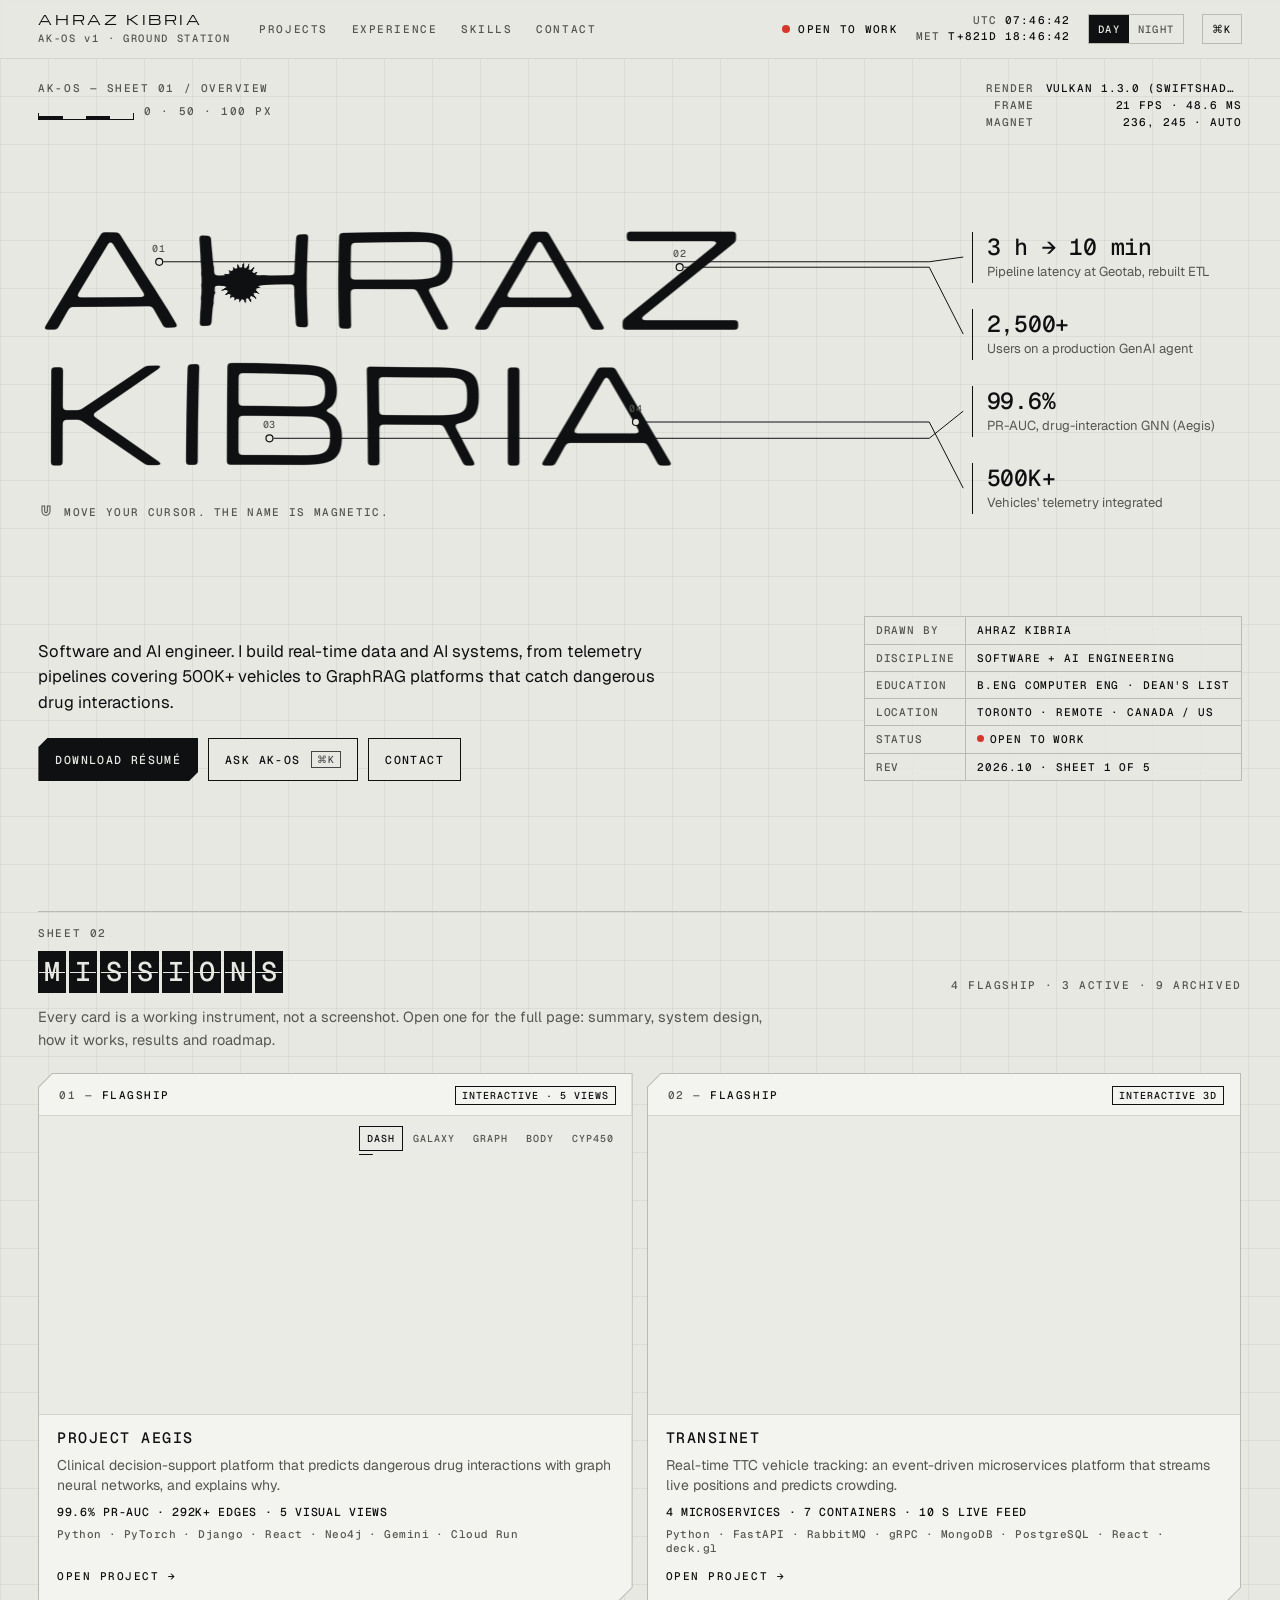
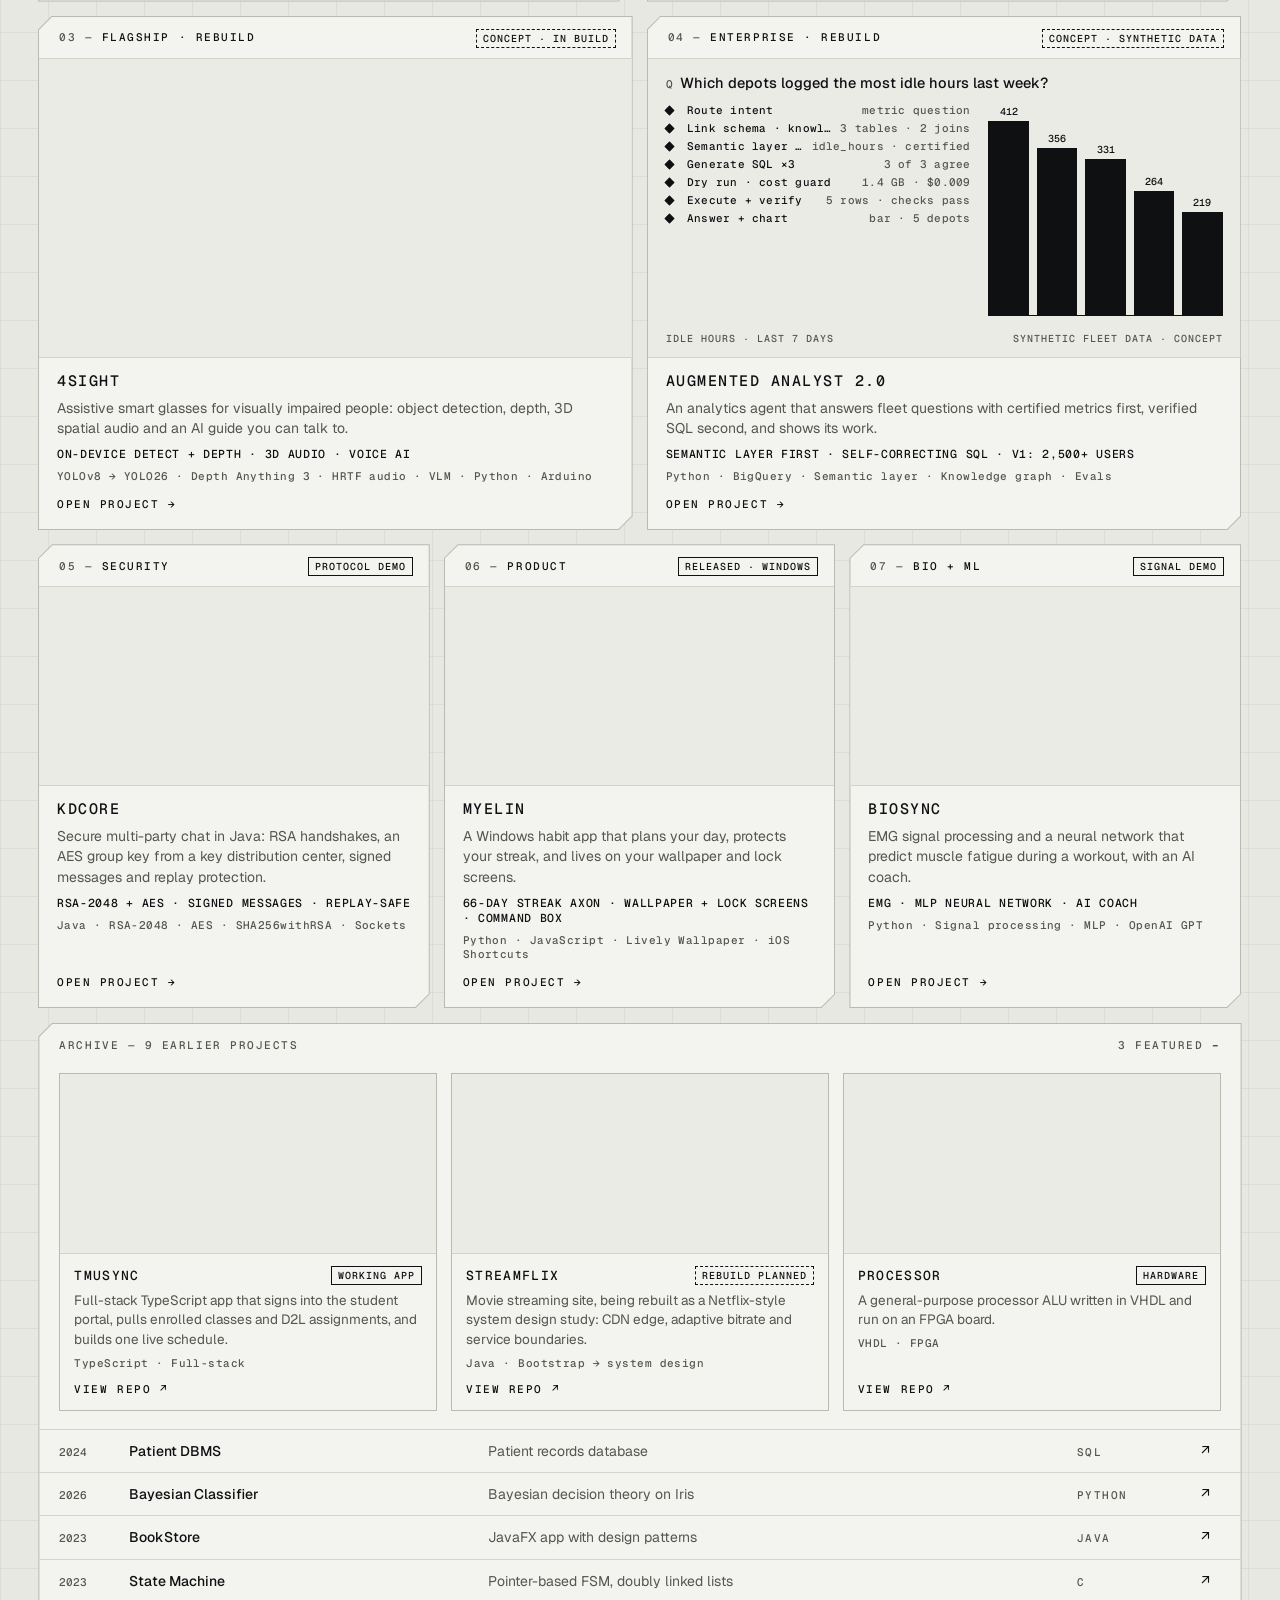
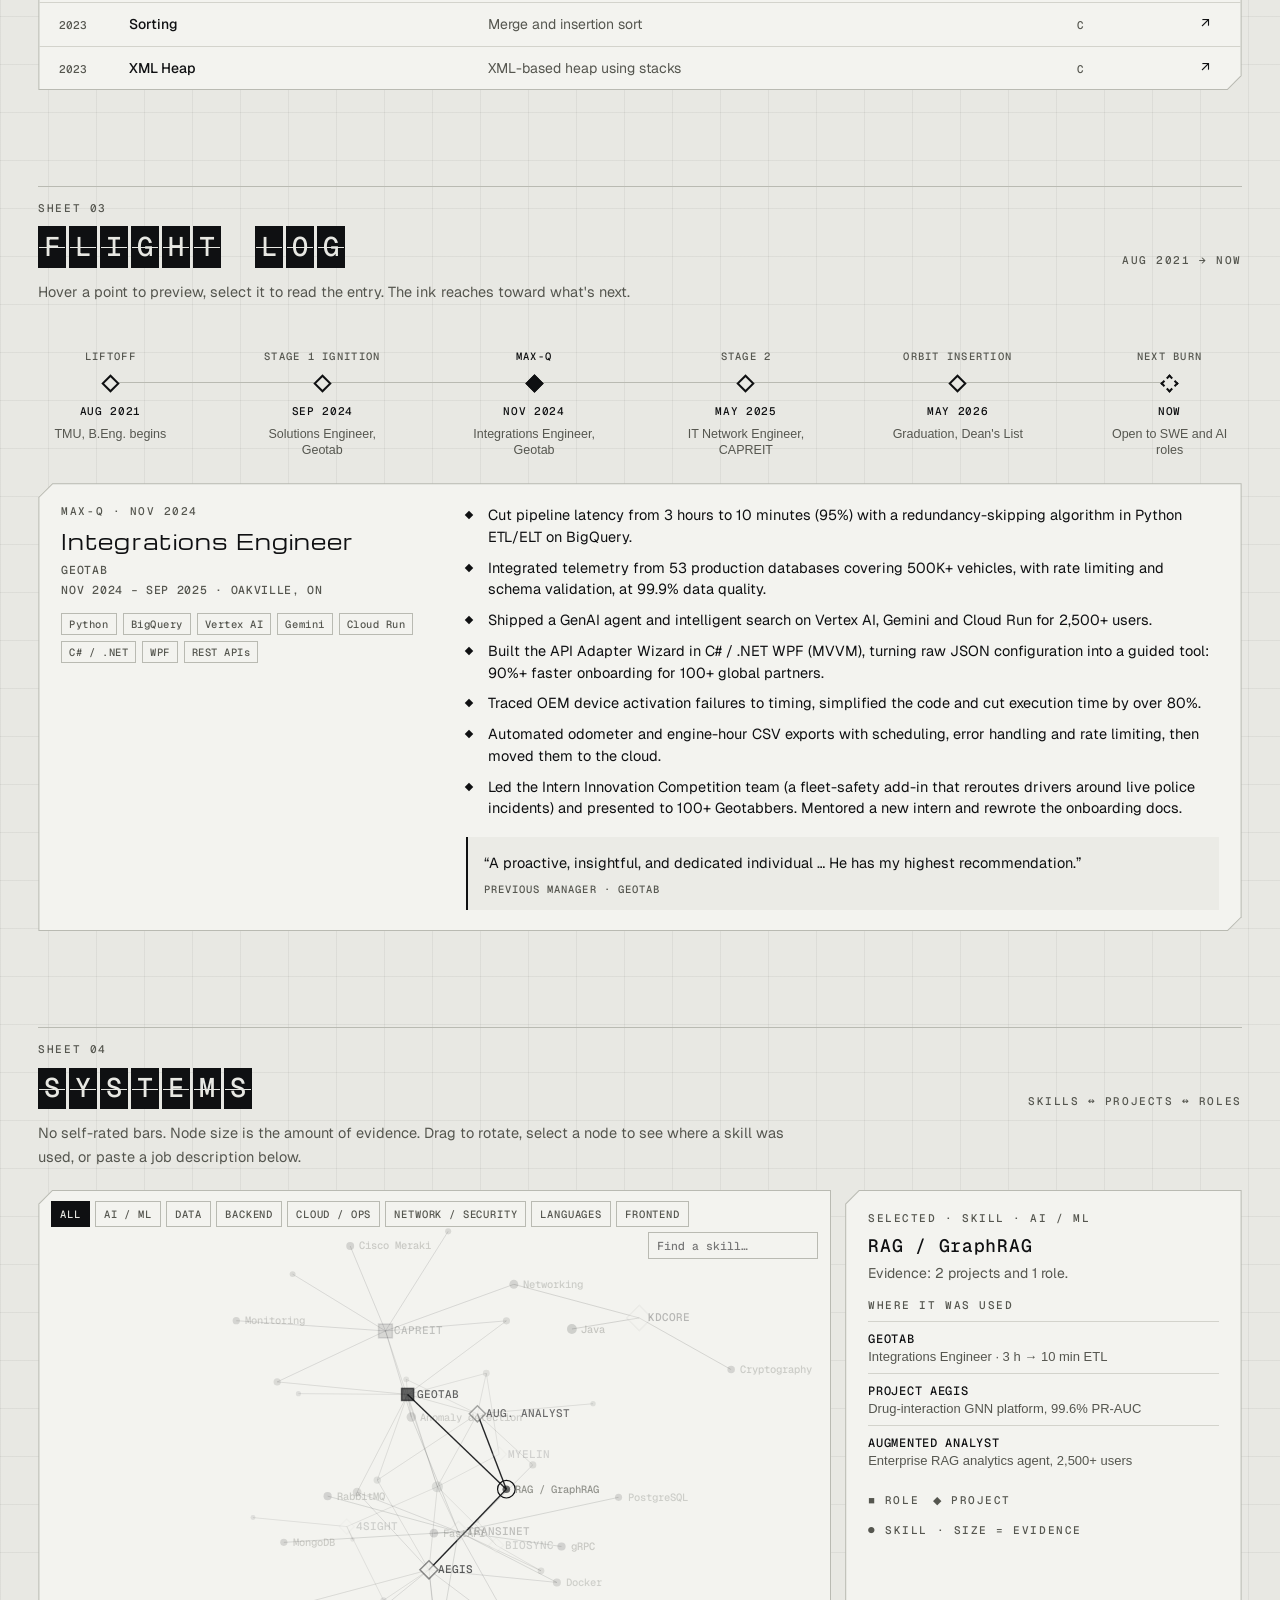
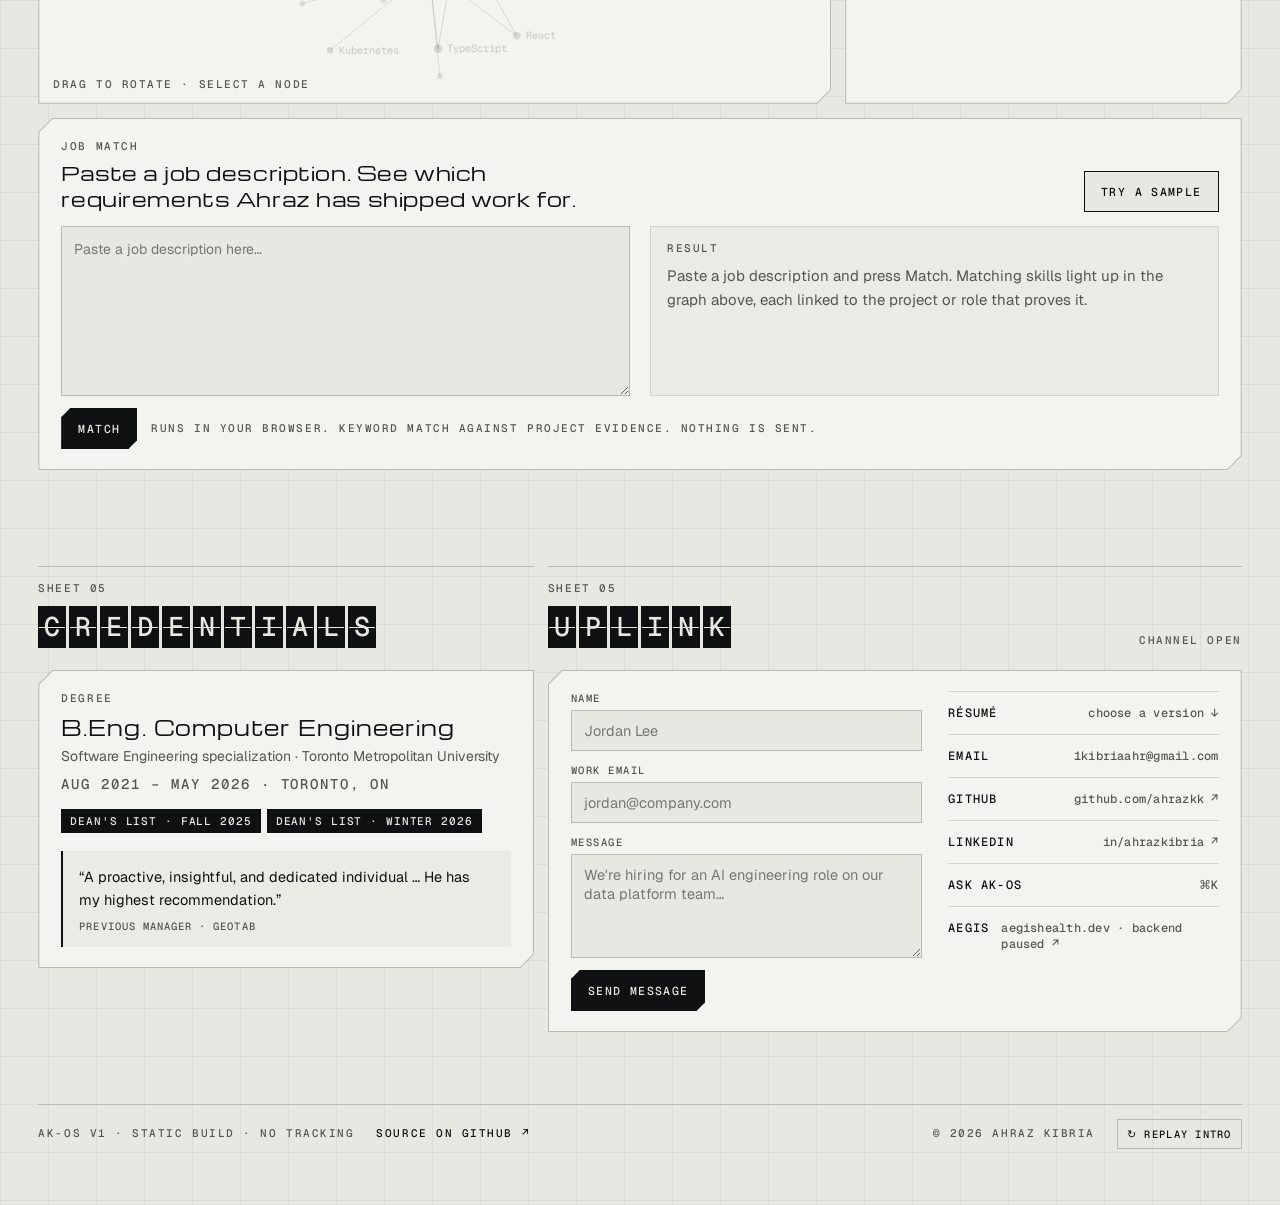
==== commit 02afd318: "Day theme by default everywhere; share image for link previews - White (day) is the default on every" ====
--- a/site/index.html
+++ b/site/index.html
@@ -12,7 +12,12 @@
 <meta property="og:site_name" content="Ahraz Kibria">
 <meta property="og:title" content="Ahraz Kibria · Software + AI Engineer">
 <meta property="og:description" content="Real-time data and AI systems, from telemetry pipelines covering 500K+ vehicles to drug-interaction graph neural networks.">
-<meta name="twitter:card" content="summary">
+<meta property="og:image" content="https://hireahraz.dev/og-image.jpg">
+<meta property="og:image:width" content="1200">
+<meta property="og:image:height" content="630">
+<meta property="og:image:alt" content="Ahraz Kibria's name in liquid metal on a dark mission-control grid, with key results beside it">
+<meta name="twitter:card" content="summary_large_image">
+<meta name="twitter:image" content="https://hireahraz.dev/og-image.jpg">
 <link rel="icon" href="data:image/svg+xml,%3Csvg xmlns='http://www.w3.org/2000/svg' viewBox='0 0 32 32'%3E%3Crect width='32' height='32' fill='%230B0B0C'/%3E%3Ctext x='16' y='21' font-family='monospace' font-size='13' font-weight='700' fill='%23fff' text-anchor='middle'%3EAK%3C/text%3E%3C/svg%3E">
 <script type="application/ld+json">{"@context":"https://schema.org","@type":"Person","name":"Ahraz Kibria","url":"https://hireahraz.dev/","jobTitle":"Software and AI Engineer","address":{"@type":"PostalAddress","addressLocality":"Toronto","addressRegion":"ON","addressCountry":"CA"},"alumniOf":"Toronto Metropolitan University","sameAs":["https://github.com/ahrazkk","https://www.linkedin.com/in/ahrazkibria"]}</script>
 <link rel="preconnect" href="https://fonts.googleapis.com">
@@ -48,7 +53,7 @@
   <span class="spacer"></span>
   <span class="beacon"><i class="dot"></i><span class="bt">OPEN TO WORK</span></span>
   <span class="clocks" title="Mission elapsed time counts from the first day in industry, Sep 5 2024"><span>UTC <b id="utc">--:--:--</b></span><span>MET <b id="met">T+0D</b></span></span>
-  <div class="seg" id="theme" role="group" aria-label="Theme"><button type="button" data-t="auto" aria-pressed="true">AUTO</button><button type="button" data-t="light" aria-pressed="false">DAY</button><button type="button" data-t="dark" aria-pressed="false">NIGHT</button></div>
+  <div class="seg" id="theme" role="group" aria-label="Theme"><button type="button" data-t="light" aria-pressed="true">DAY</button><button type="button" data-t="dark" aria-pressed="false">NIGHT</button></div>
   <button class="kbtn" type="button" data-cmd="pal" aria-label="Open command palette">⌘K</button>
 </div></header>
 
--- a/site/css/app.css
+++ b/site/css/app.css
@@ -8,8 +8,7 @@
   --f-mono:"Geist Mono","JetBrains Mono",ui-monospace,"SFMono-Regular",Menlo,monospace;
   --gut:clamp(16px,3vw,48px);--maxw:1680px;--grid-size:48px;
 }
-/* "auto" follows a dark system theme only on mouse devices: phones and tablets default to light */
-@media (prefers-color-scheme:dark) and (hover:hover){:root:not([data-theme="light"]){--bg:#060709;--panel:#0C0E11;--panel-2:#101317;--ink:#E9E7E1;--mut:#9D9C96;--faint:#66665F;--line:#2C3035;--line-soft:#1A1D21;--grid:rgba(233,231,225,.04);--sig:#FF5146;color-scheme:dark}}
+/* day (white) is the default; night only when the visitor picks it in the header */
 :root[data-theme="dark"]{--bg:#060709;--panel:#0C0E11;--panel-2:#101317;--ink:#E9E7E1;--mut:#9D9C96;--faint:#66665F;--line:#2C3035;--line-soft:#1A1D21;--grid:rgba(233,231,225,.04);--sig:#FF5146;color-scheme:dark}
 :root[data-accent="orange"]{--acc:#FF4F00;--on-acc:#111214;--acc-text:color-mix(in oklab,#FF4F00 70%,var(--ink))}
 :root[data-accent="red"]{--acc:#E82127;--on-acc:#FFFFFF;--acc-text:color-mix(in oklab,#E82127 78%,var(--ink))}
@@ -50,7 +49,7 @@
 .seg button,.kbtn{appearance:none;background:none;border:0;cursor:pointer;font:500 10.5px var(--f-mono);letter-spacing:.12em;padding:7px 9px;color:var(--mut)}
 .seg button[aria-pressed="true"]{background:var(--ink);color:var(--bg)}
 .kbtn{border:1px solid var(--line);color:var(--ink);white-space:nowrap}
-.kbtn:hover,.seg button:hover{color:var(--ink)}
+@media (hover:hover){.kbtn:hover,.seg button:not([aria-pressed="true"]):hover{color:var(--ink)}}
 
 /* hero */
 .hero{position:relative;display:grid;grid-template-columns:minmax(0,1fr) clamp(270px,20vw,380px);grid-template-areas:"top top" "name co" "foot foot";gap:0 clamp(32px,4vw,80px);min-height:clamp(620px,84vh,1000px);padding-block:22px 34px;cursor:crosshair;touch-action:pan-y}
@@ -85,7 +84,7 @@
 .pitch{font-size:clamp(16px,1.3vw,20px);line-height:1.55;max-width:38em;margin:0}
 .ctas{display:flex;flex-wrap:wrap;gap:10px;margin-top:22px}
 .btn{appearance:none;cursor:pointer;display:inline-flex;align-items:center;gap:10px;font:500 11.5px var(--f-mono);letter-spacing:.12em;text-transform:uppercase;padding:12px 16px;border:1px solid var(--ink);background:var(--bg);color:var(--ink);text-decoration:none}
-.btn:hover{background:var(--ink);color:var(--bg)}
+@media (hover:hover){.btn:hover{background:var(--ink);color:var(--bg)}}
 .btn.pri{background:var(--acc);border-color:var(--acc);color:var(--on-acc);clip-path:polygon(9px 0,100% 0,100% calc(100% - 9px),calc(100% - 9px) 100%,0 100%,0 9px)}
 .btn.pri:hover{filter:brightness(1.12)}
 kbd{font:500 10px var(--f-mono);border:1px solid currentColor;padding:1px 5px;opacity:.75}
@@ -478,6 +477,10 @@
   .sh{grid-template-columns:minmax(0,1fr)}
   .flap{flex-wrap:nowrap}
   .flap .c{font-size:clamp(14px,4.4vw,18px)}
+  .name{font-size:calc((100vw - 2 * var(--gut)) / 5.55)}
+  .ctas{display:grid;grid-template-columns:1fr 1fr}
+  .ctas .btn{justify-content:center}
+  .ctas [data-cmd="pal"]{display:none}
   .top .row{gap:10px}
   .arow{grid-template-columns:44px minmax(0,1fr) 18px}
   .arow .d,.arow .lbl{display:none}
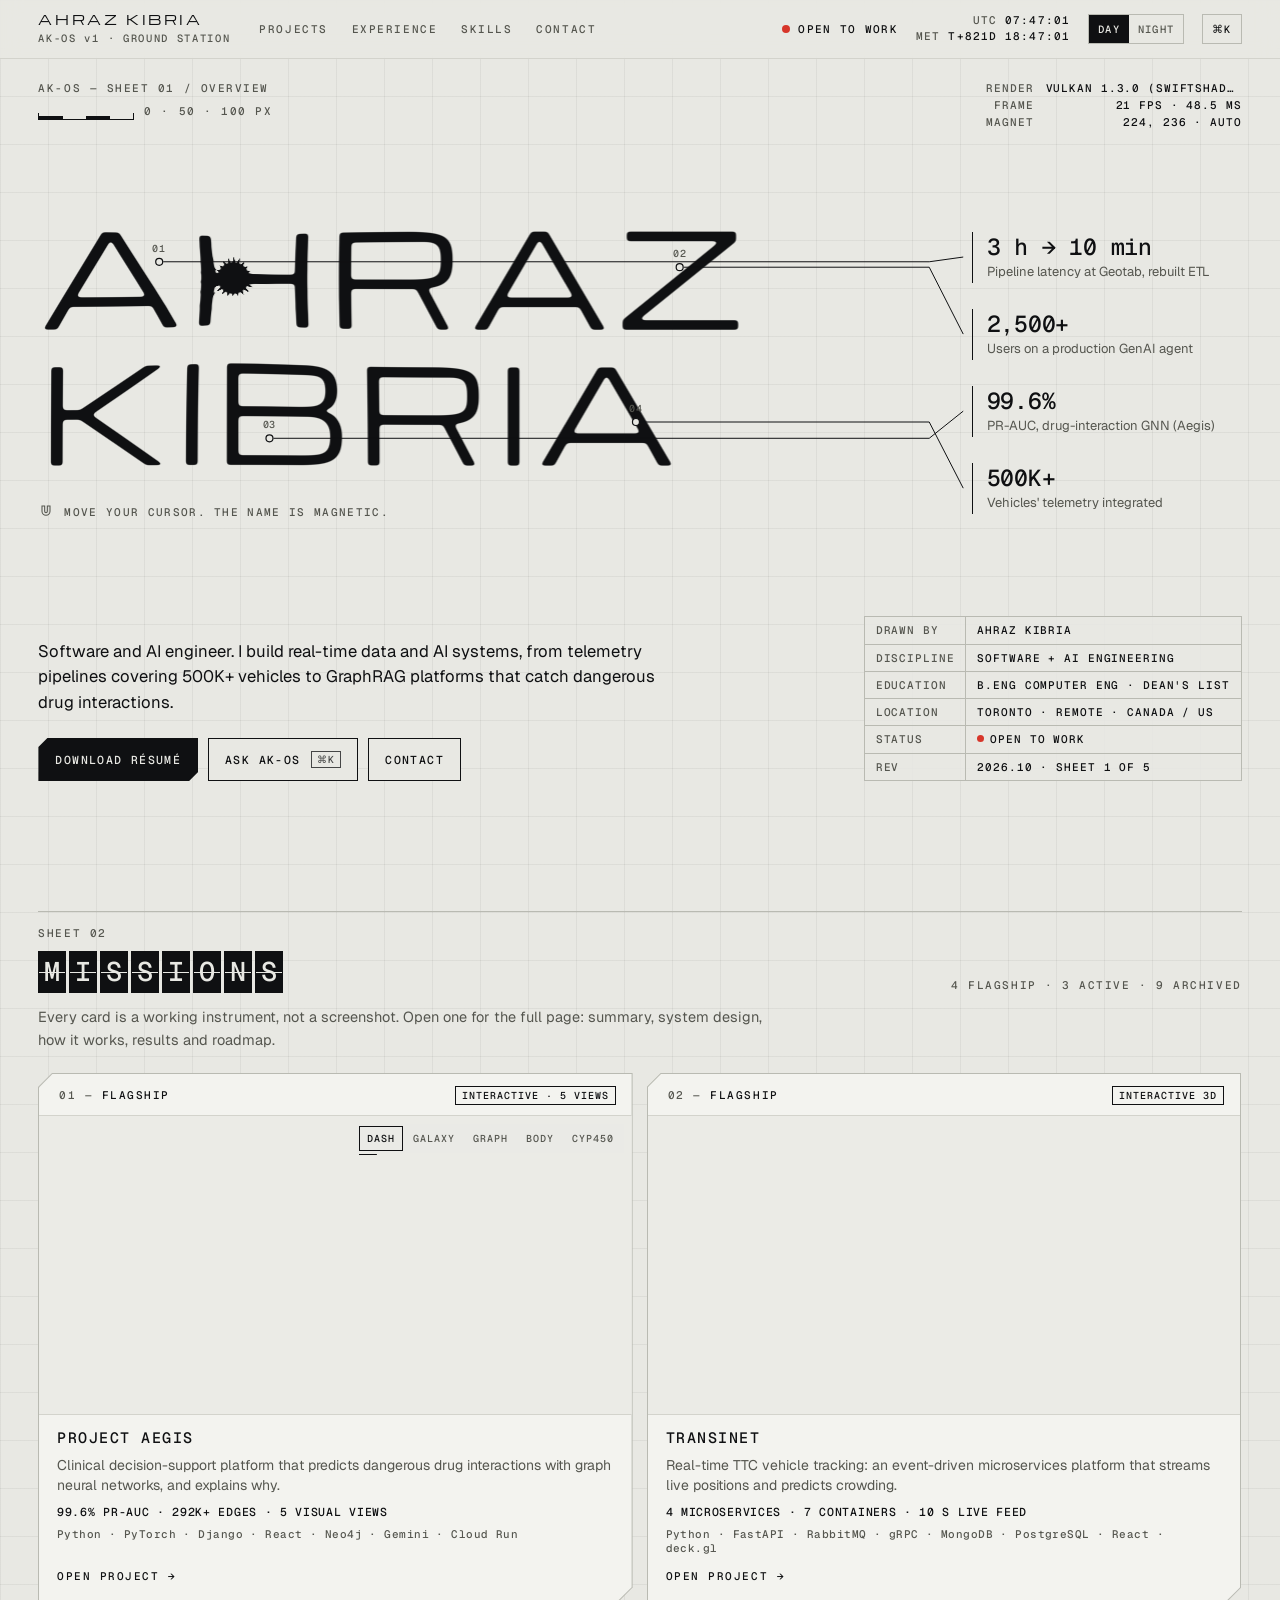
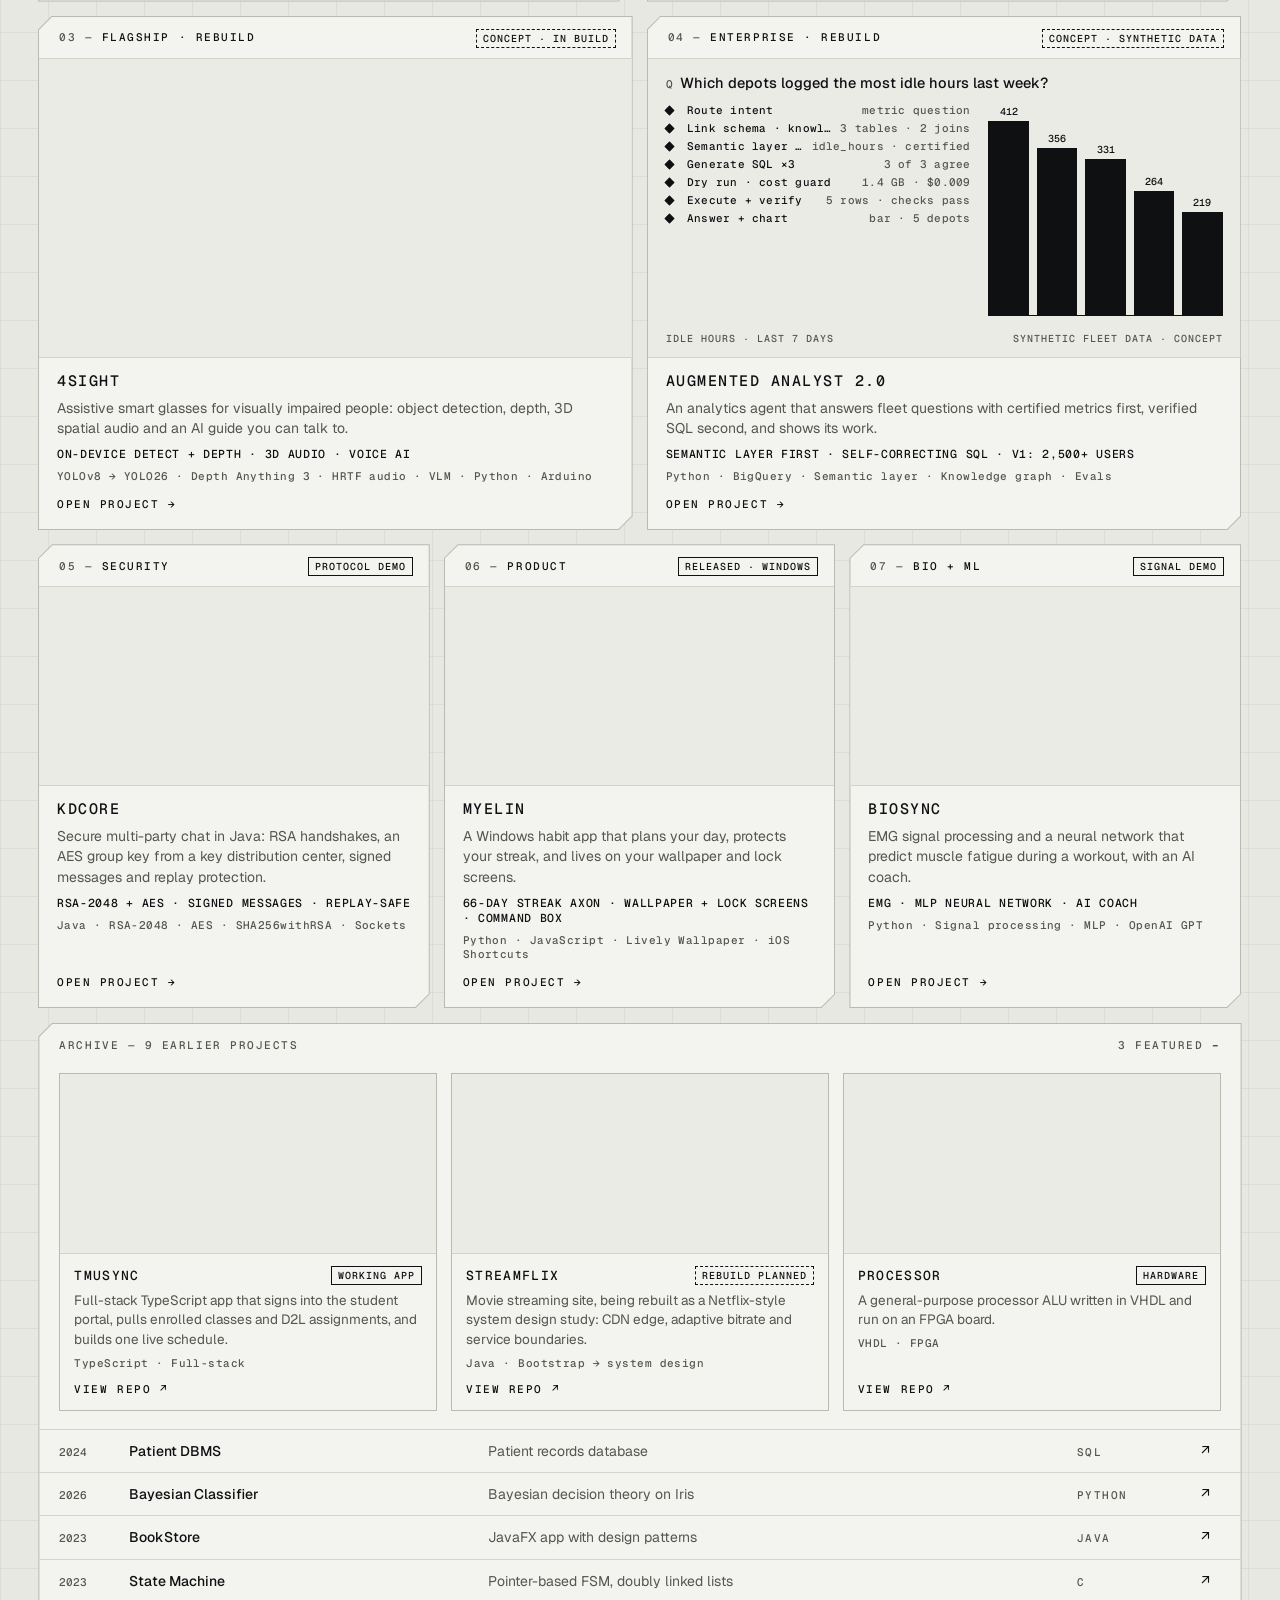
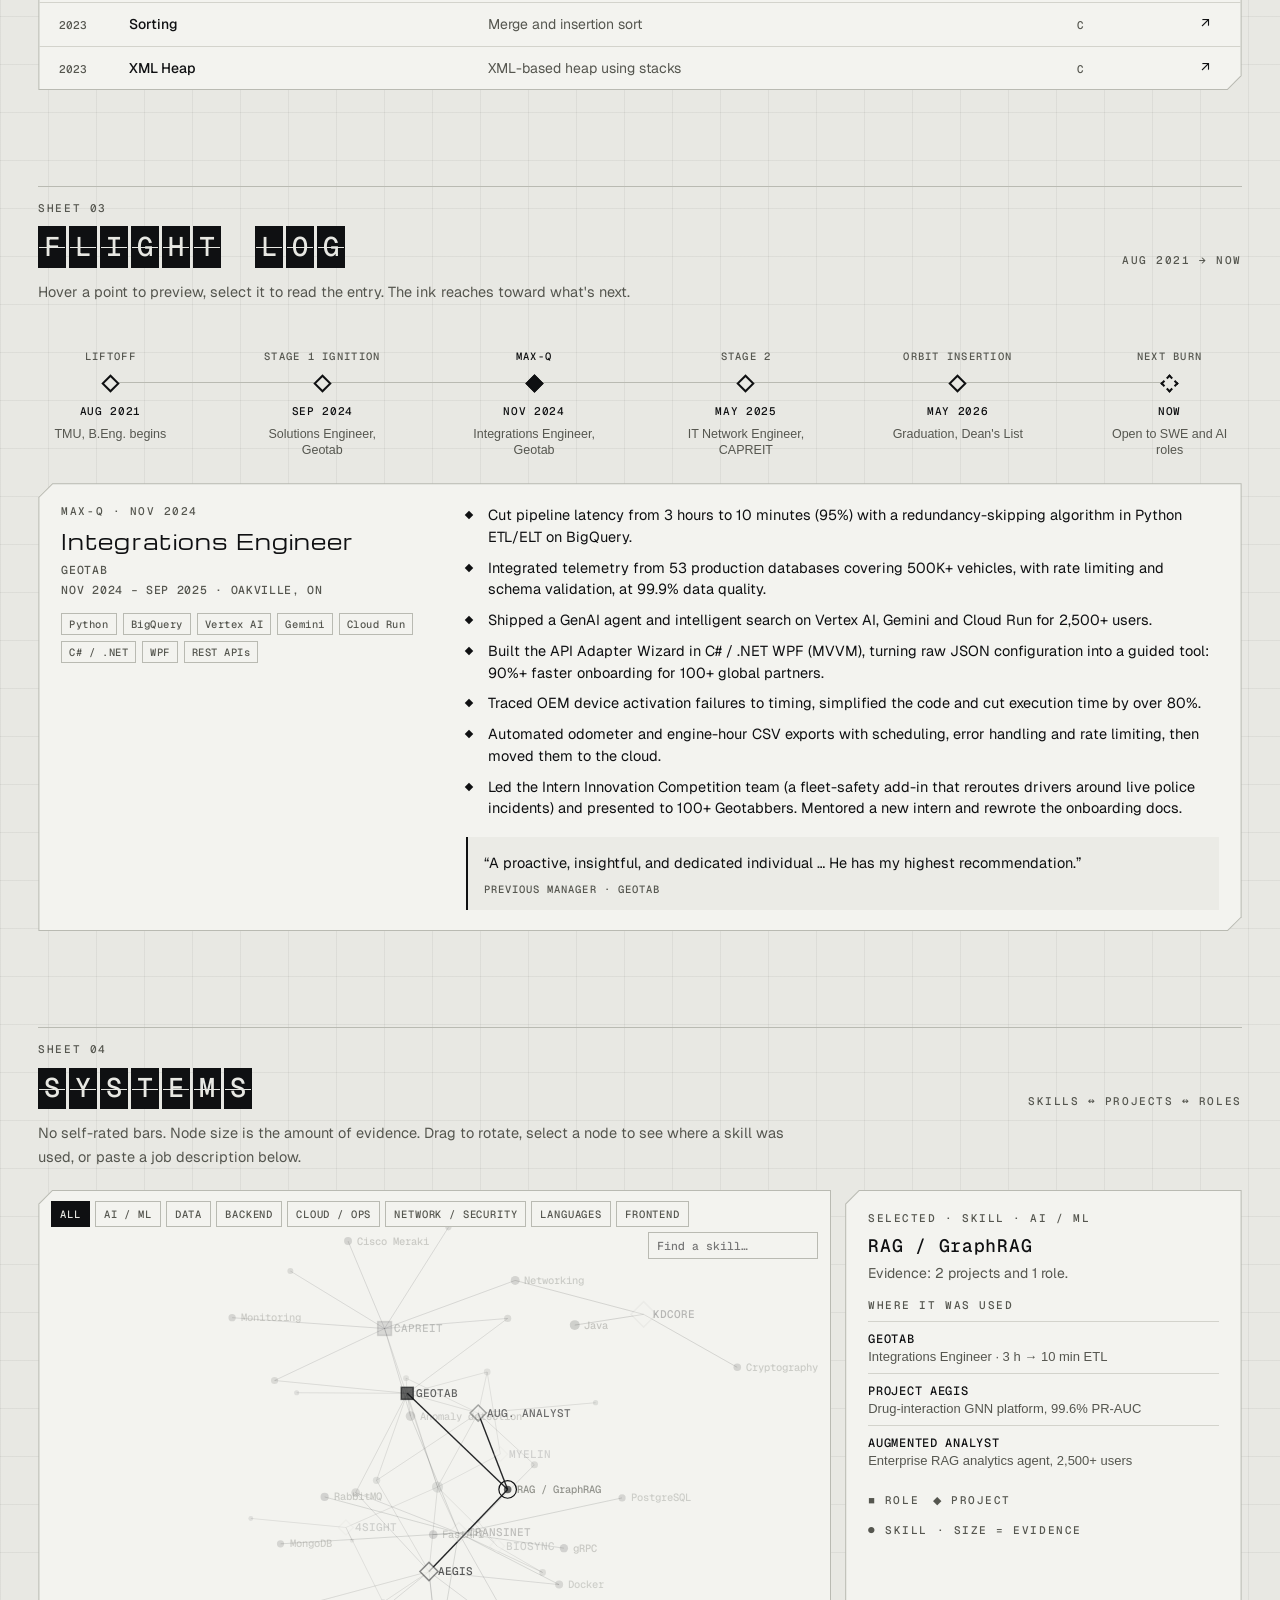
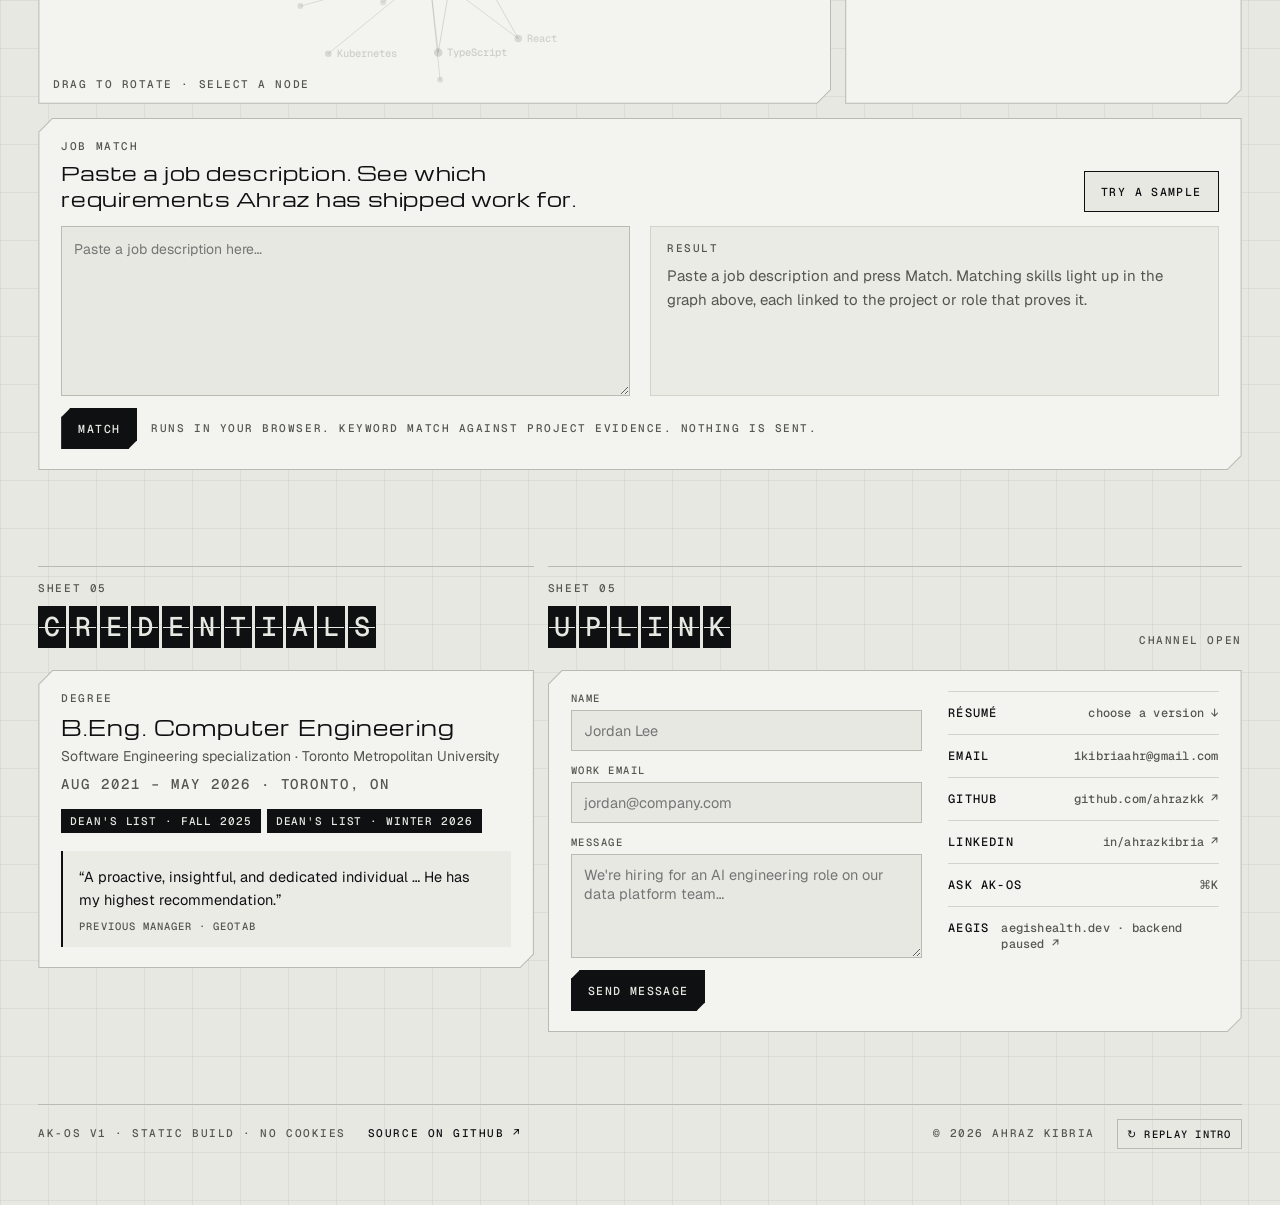
==== commit cb806726: "Add Vercel Web Analytics (cookie-free) Co-Authored-By: Claude Opus 5.5 <noreply@anthropic.com>" ====
--- a/site/index.html
+++ b/site/index.html
@@ -24,6 +24,9 @@
 <link rel="preconnect" href="https://fonts.gstatic.com" crossorigin>
 <link rel="stylesheet" href="https://fonts.googleapis.com/css2?family=Geist:wght@400;500;600&family=Geist+Mono:wght@400;500&family=Michroma&display=swap">
 <link rel="stylesheet" href="css/app.css">
+<!-- Vercel Web Analytics: first-party and cookie-free -->
+<script>window.va=window.va||function(){(window.vaq=window.vaq||[]).push(arguments);};</script>
+<script defer src="/_vercel/insights/script.js"></script>
 <script>
 (function(){var r=document.documentElement,s={},seen=false,lab=/[?&]lab\b/.test(location.search);try{s=JSON.parse(localStorage.getItem('akos3')||'{}');}catch(e){}try{seen=sessionStorage.getItem('akos-intro')==='1';}catch(e){}
 if(s.theme==='light'||s.theme==='dark')r.setAttribute('data-theme',s.theme);
@@ -166,7 +169,7 @@
 </main>
 
 <footer class="sysbar">
-  <span class="lbl">AK-OS v1 · STATIC BUILD · NO TRACKING</span>
+  <span class="lbl">AK-OS v1 · STATIC BUILD · NO COOKIES</span>
   <a class="lbl" href="https://github.com/ahrazkk/ak-os" target="_blank" rel="noopener">SOURCE ON GITHUB ↗</a>
   <span class="sp"></span>
   <span class="lbl">© 2026 AHRAZ KIBRIA</span>
